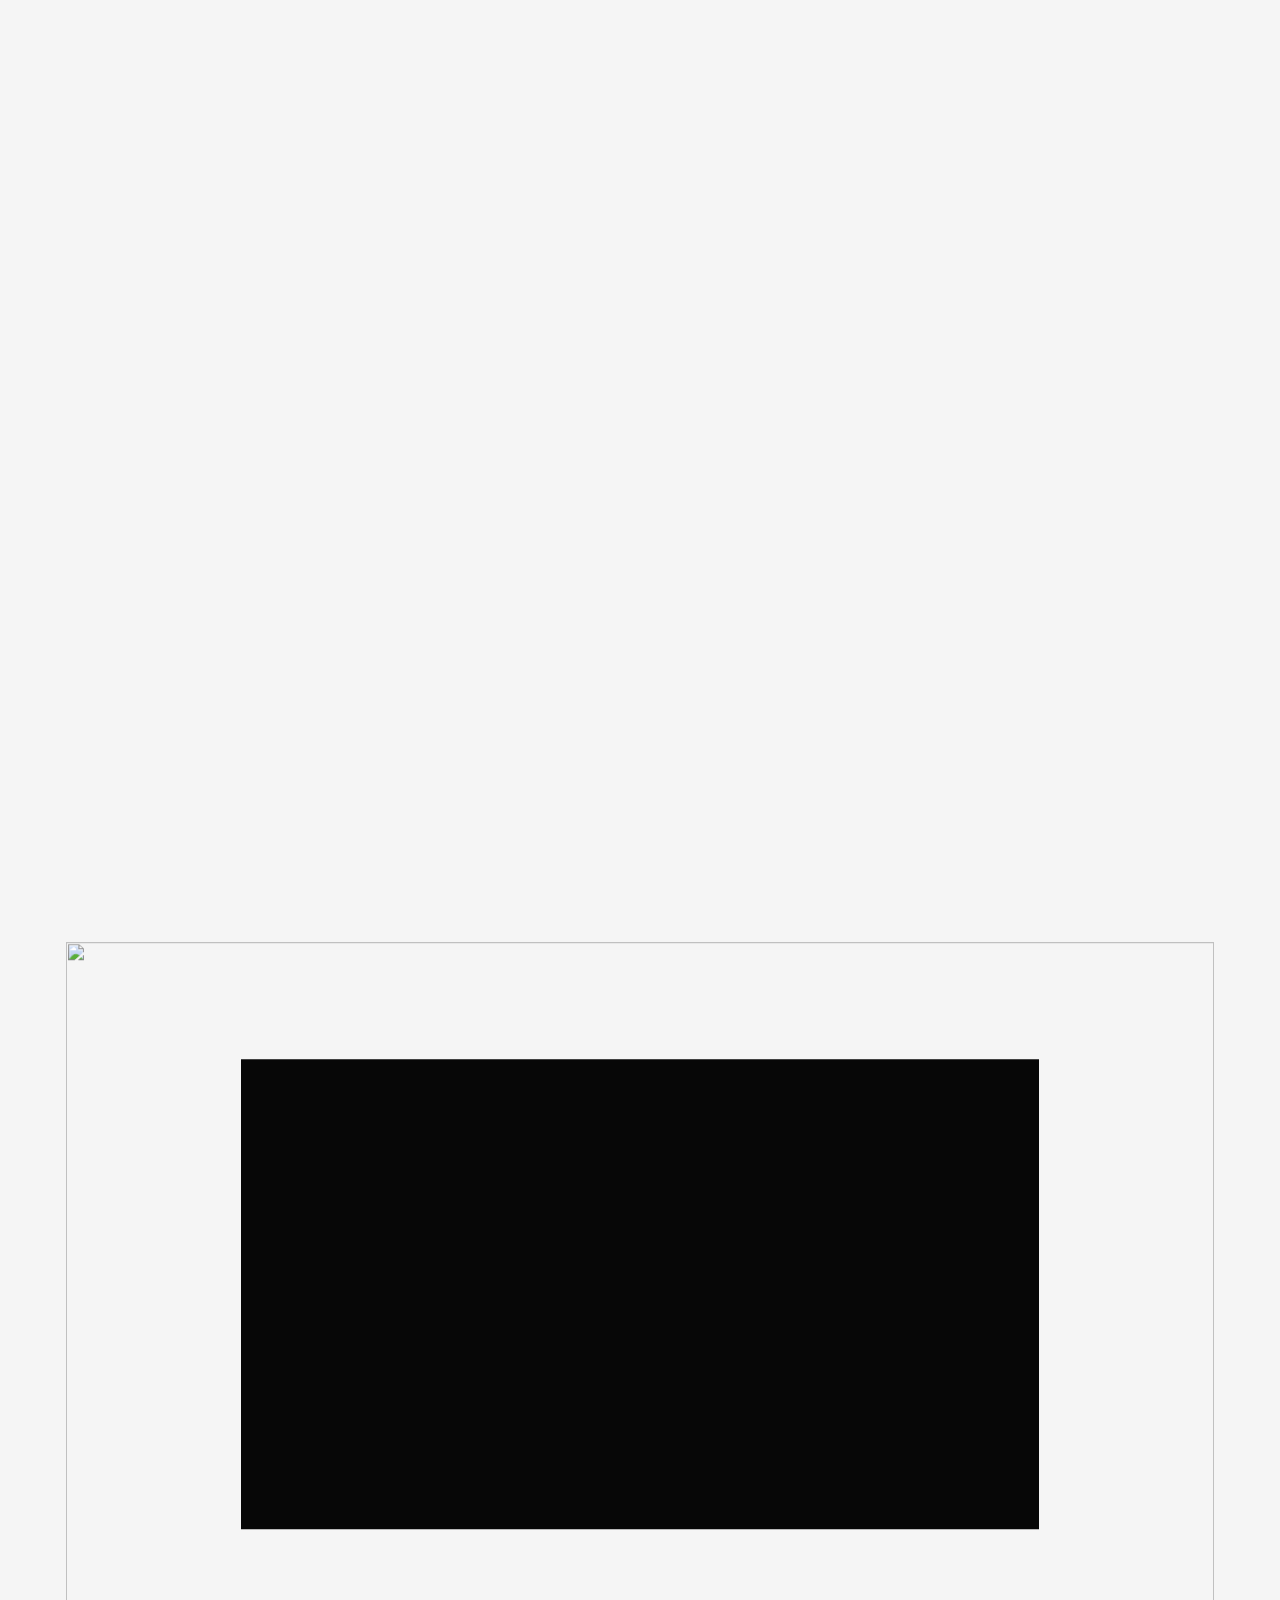
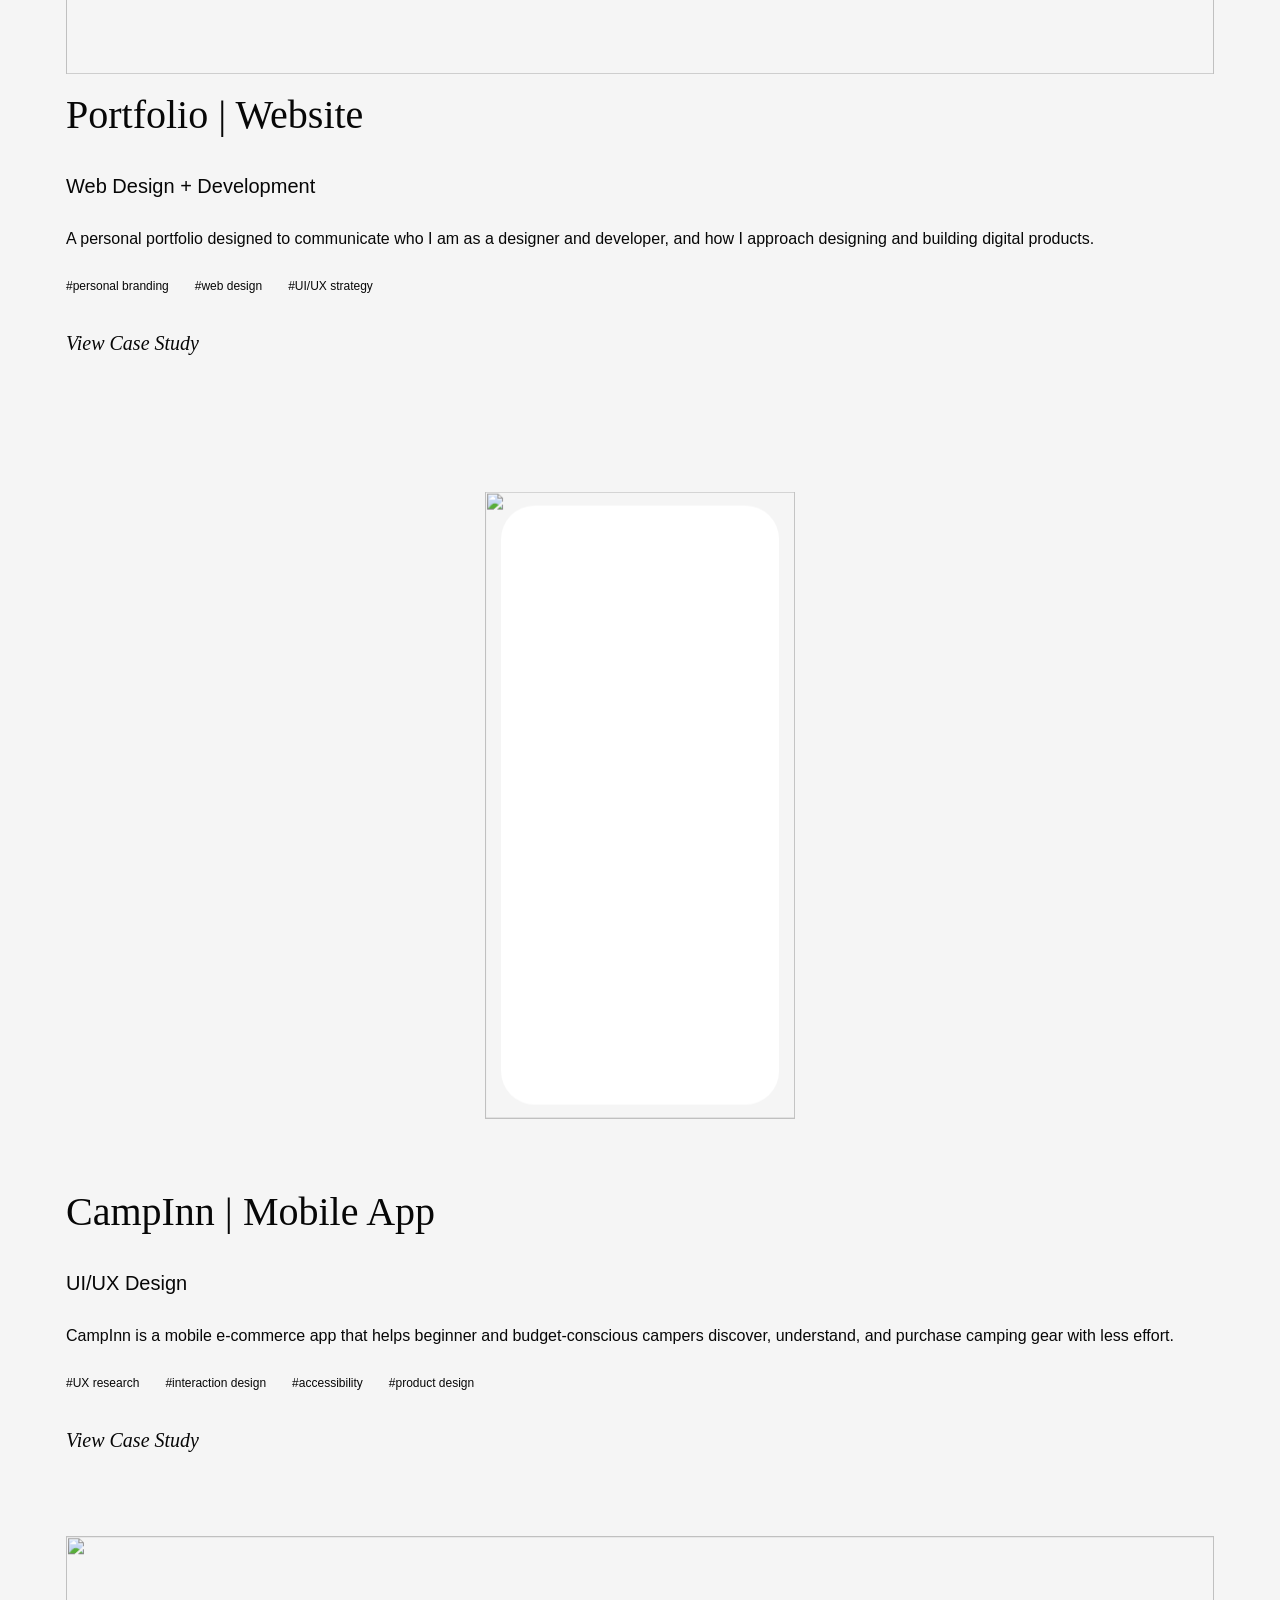
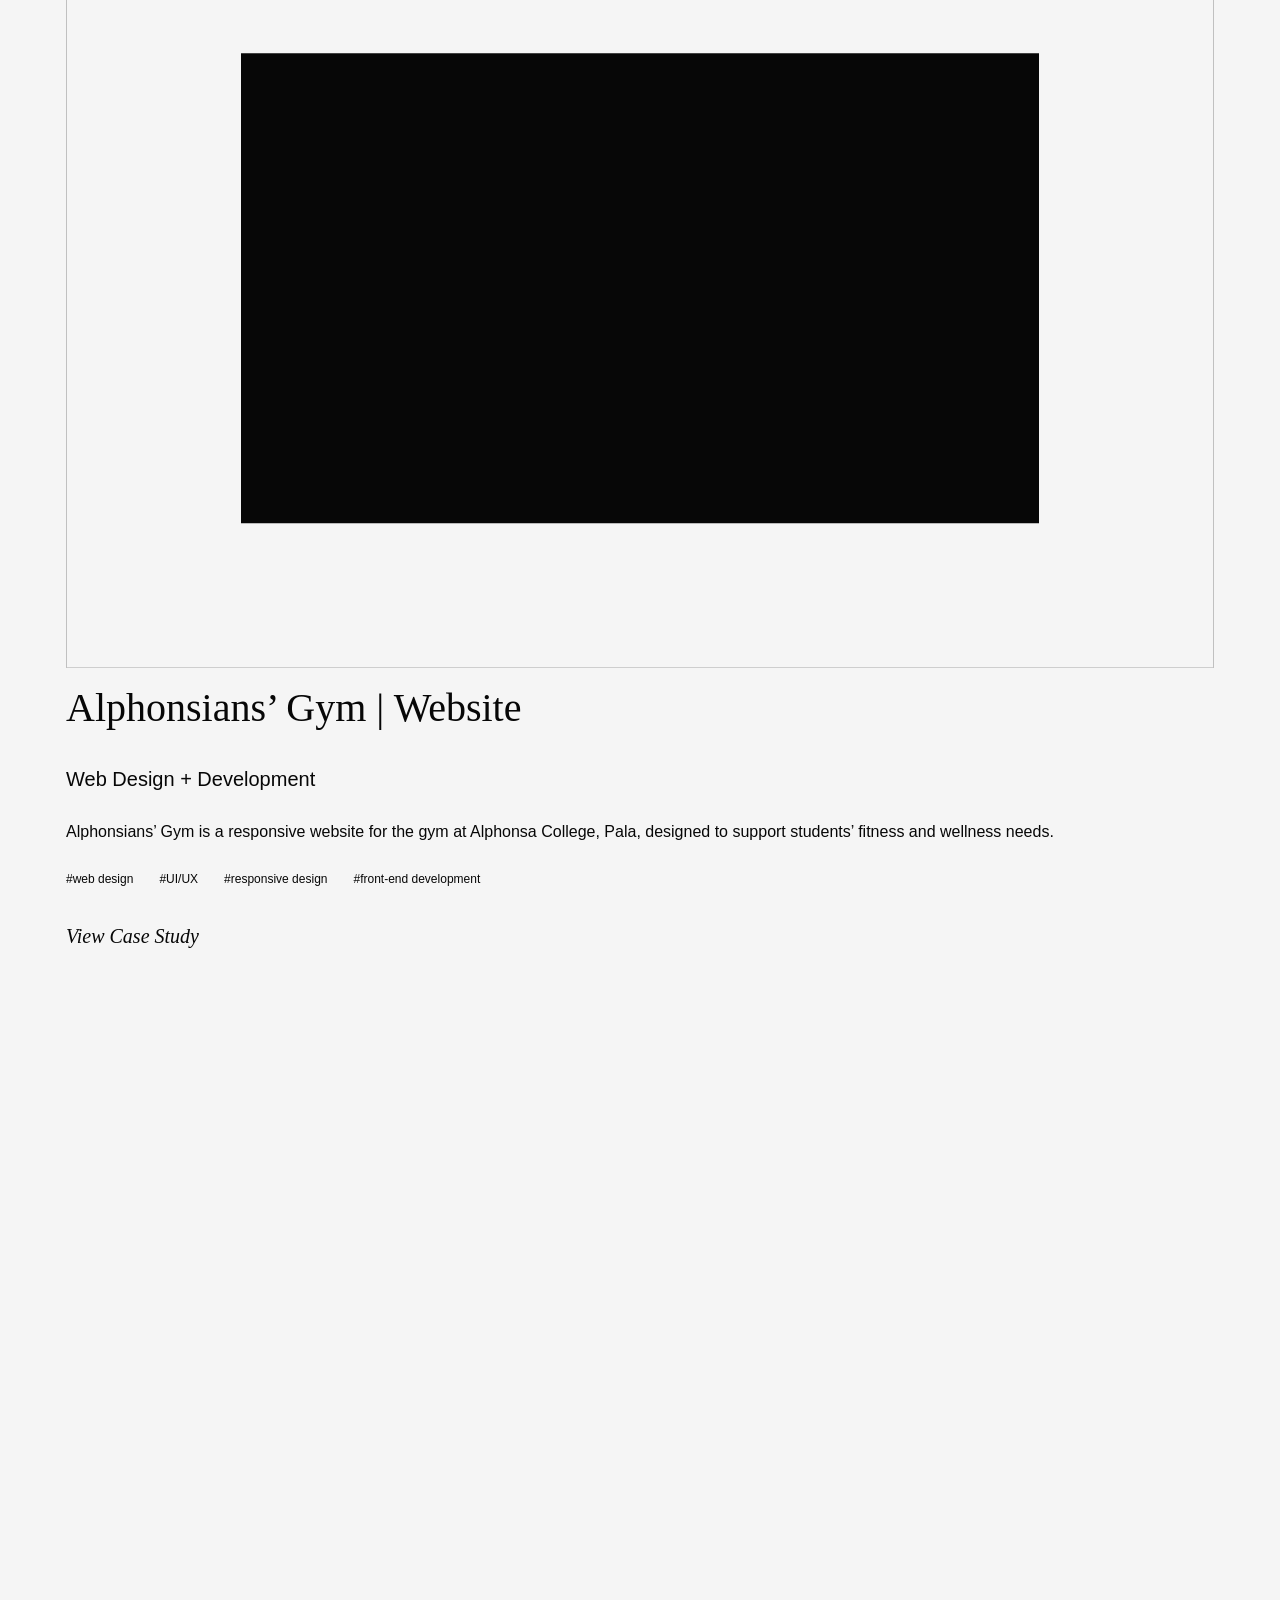
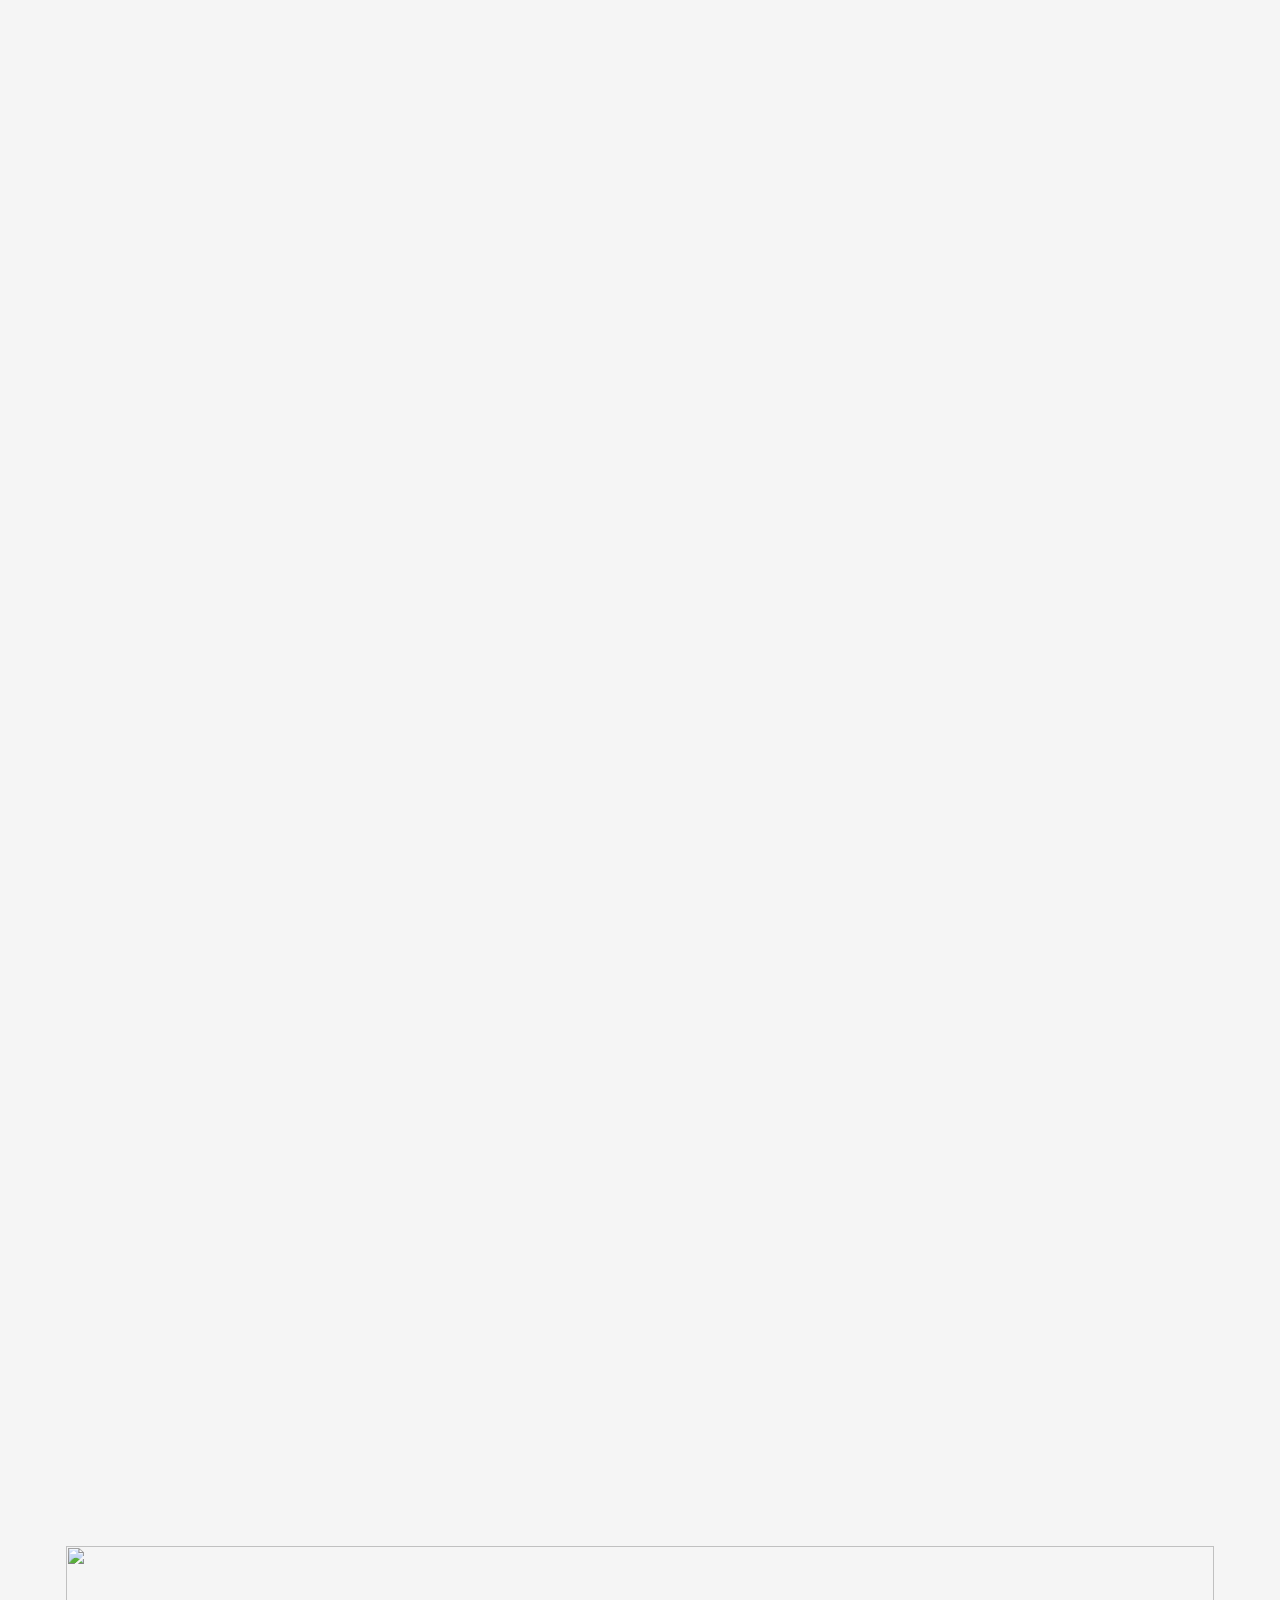
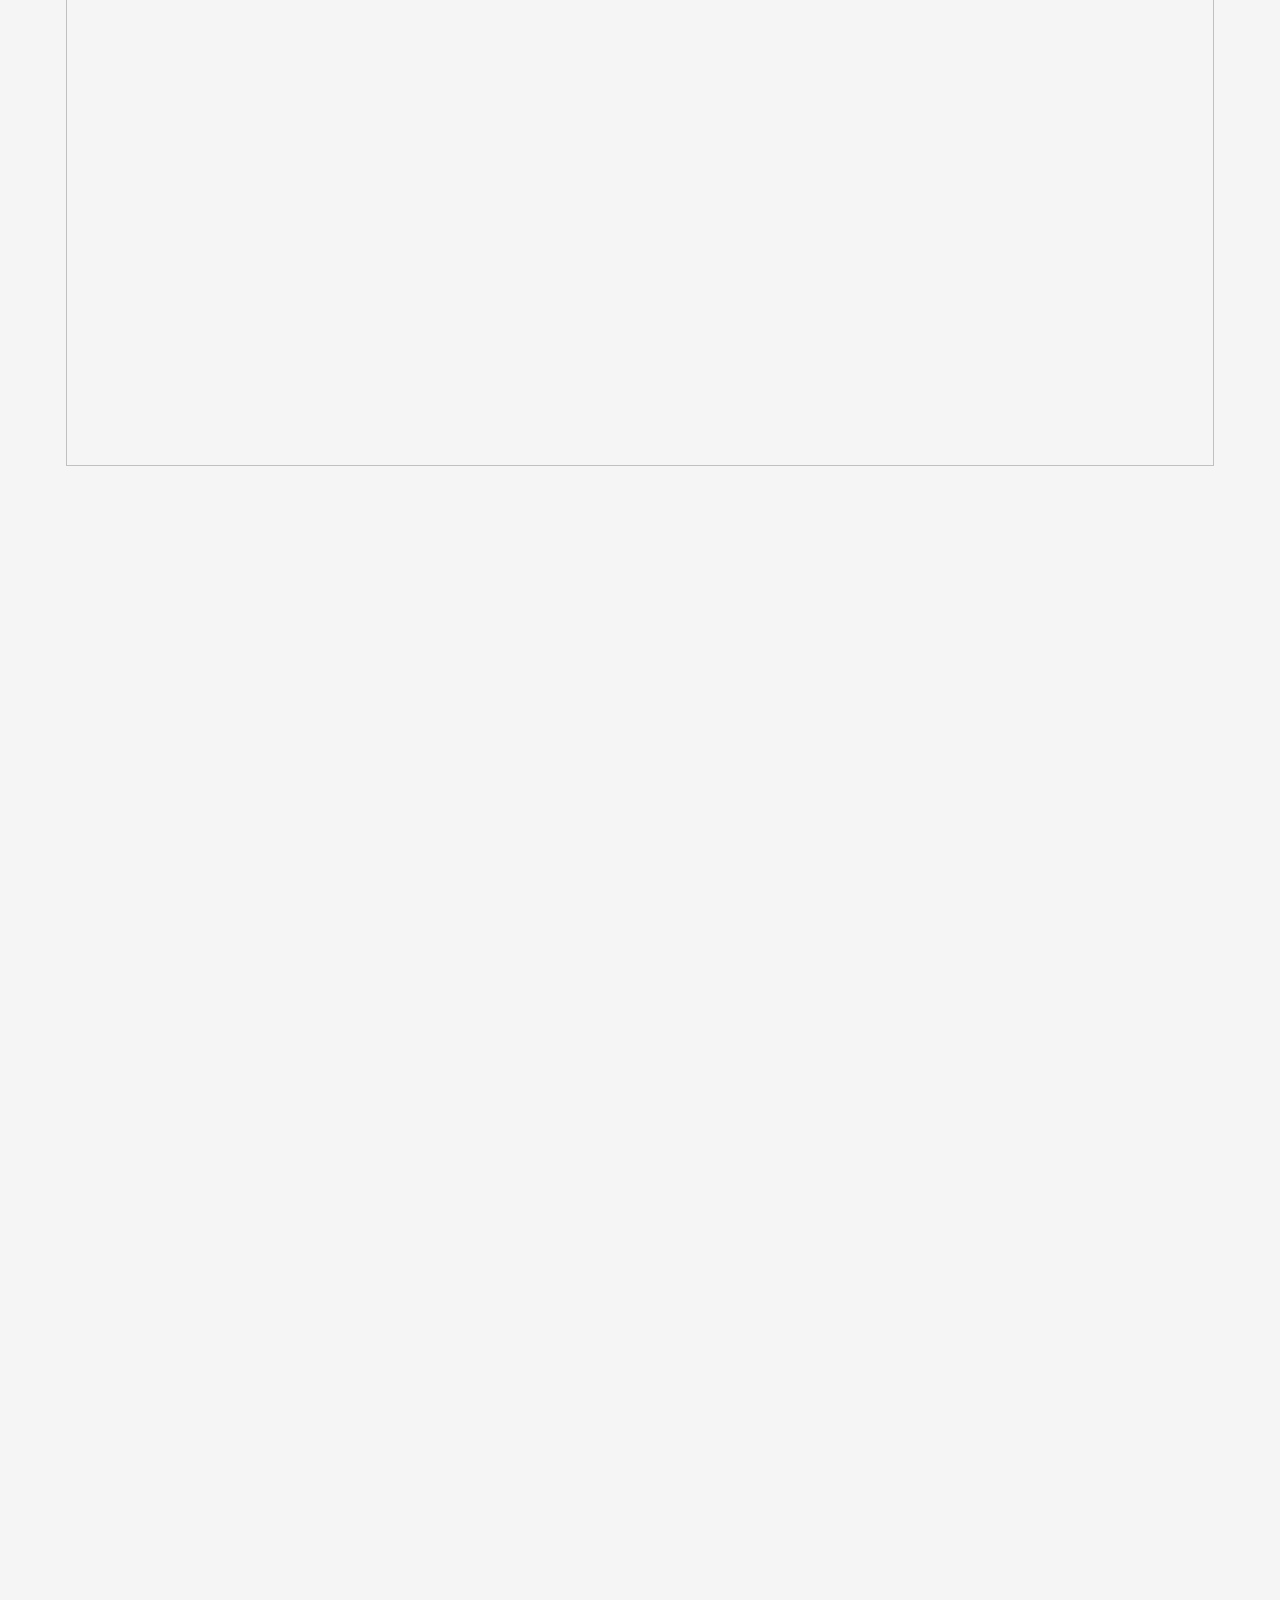
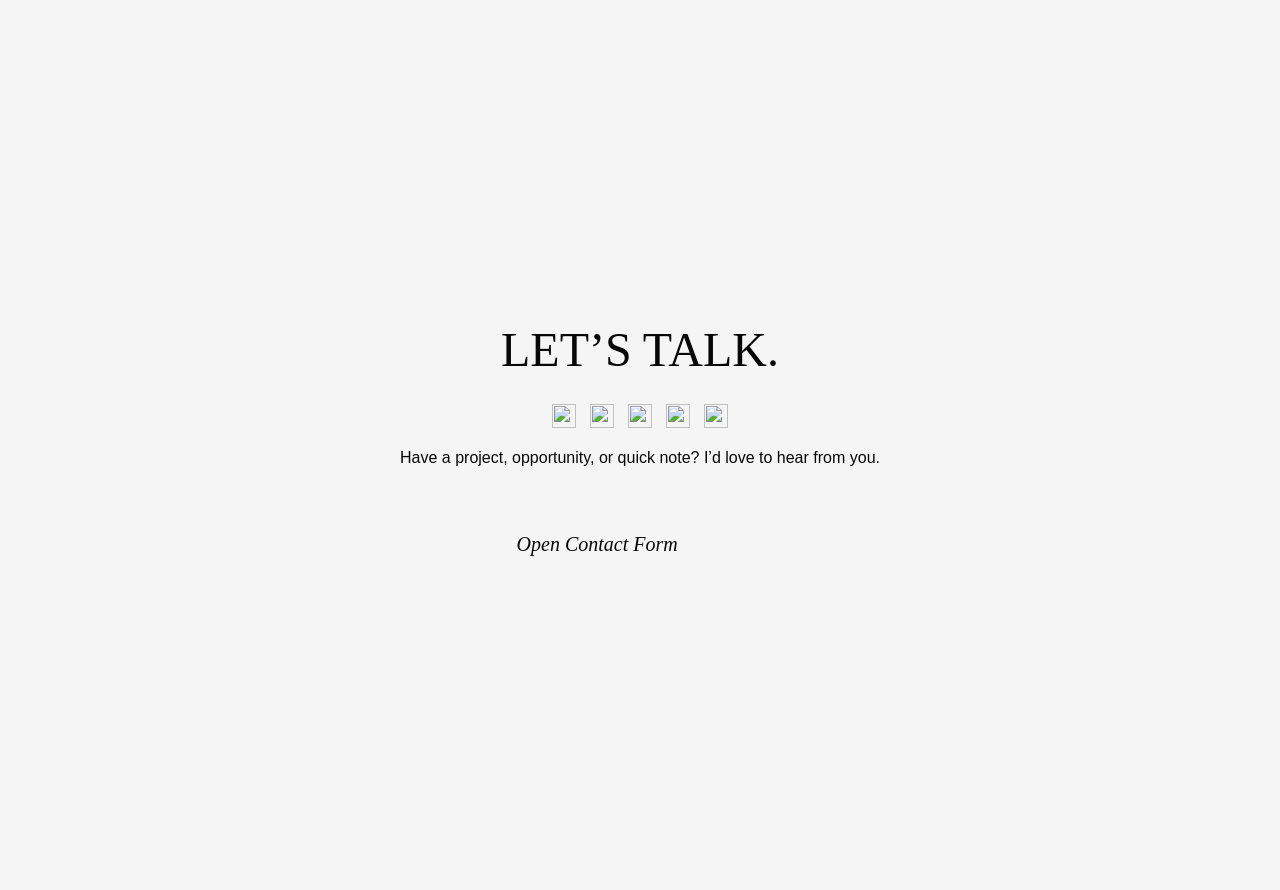
==== index.html @ f68057ef "Add files via upload" ====
<!DOCTYPE html>
<html lang="en">


<head>
    <meta charset="UTF-8">
    <meta http-equiv="Content-Security-Policy" content="default-src 'none'; script-src 'self'; style-src 'self'; style-src-attr 'none'; img-src 'self'; font-src 'self'; media-src 'self' blob:; connect-src 'self' https://script.google.com https://script.googleusercontent.com; object-src 'none'; base-uri 'none'; form-action 'none'; frame-src 'none'; worker-src 'none'">
    <meta name="referrer" content="no-referrer">
    <script src="./js/components/navigation.js"></script>

    <!-- =========================================================
         META
    ========================================================== -->

    <meta
        name="viewport"
        content="width=device-width, initial-scale=1.0"
    >

    <meta
        name="description"
        content="Portfolio of Sania Saju — UX designer combining thoughtful design, accessibility and front-end development."
    >

    <meta
        name="author"
        content="Sania Saju"
    >


    <!-- =========================================================
         TITLE
    ========================================================== -->

    <title>Sania Saju — UX Designer</title>


    <!-- =========================================================
         FAVICON
    ========================================================== -->

    <link
        rel="icon"
        type="image/svg+xml"
        href="./assets/icons/favicon.svg"
    >


    <!-- =========================================================
         BASE CSS
    ========================================================== -->

    
    <link
        rel="stylesheet"
        href="./assets/vendor/lenis/lenis.css"
    >


    <link
        rel="stylesheet"
        href="./css/style.css"
    >

    <link
        rel="stylesheet"
        href="./css/index.css"
    >


    <!-- =========================================================
         COMPONENT CSS
    ========================================================== -->

    <link
        rel="stylesheet"
        href="./css/components/loading.css"
    >

    <link
        rel="stylesheet"
        href="./css/components/navbar.css"
    >

    <link
        rel="stylesheet"
        href="./css/components/arrow.css"
    >


    <!-- =========================================================
         SECTION CSS
    ========================================================== -->

    <link
        rel="stylesheet"
        href="./css/sections/hero.css"
    >

    <link
        rel="stylesheet"
        href="./css/sections/projects.css"
    >

    <link
        rel="stylesheet"
        href="./css/sections/pages.css"
    >

    <link
        rel="stylesheet"
        href="./css/sections/about.css"
    >

    <link
        rel="stylesheet"
        href="./css/sections/contact.css"
    >

    <link rel="stylesheet" href="./css/responsive.css">
</head>



<body class="is-loading">


    <!-- =========================================================
         LOADING SCREEN
    ========================================================== -->

    <div
        class="loading-screen"
        aria-hidden="true"
    >

        <video
            class="loading-screen__video"
            autoplay
            muted
            playsinline
            preload="auto"
        >

            <source
                src="./assets/videos/loading.webm"
                type="video/webm"
            >

        </video>

    </div>



    <!-- =========================================================
         HOME
    ========================================================== -->

    <main class="home">


        <!-- =====================================================
             01 — HERO
        ====================================================== -->

        <section
            class="hero"
            id="home"
            aria-label="Introduction"
        >


            <!-- =================================================
                 NAVBAR
            ================================================== -->

            <portfolio-navbar></portfolio-navbar>



            <!-- =================================================
                 HERO CONTENT
            ================================================== -->

            <div class="hero__content">


                <!-- =============================================
                     HERO TITLE COMPOSITION
                ============================================== -->

                <div
                    class="hero__title"
                    aria-label="Designer Developer"
                >


                    <!-- CENTRAL D -->

                    <img
                        class="
                            hero__title-layer
                            hero__title-core
                        "
                        src="./assets/images/d.svg"
                        alt=""
                        aria-hidden="true"
                    >


                    <!-- LEFT METADATA -->

                    <img
                        class="
                            hero__title-layer
                            hero__title-metadata
                            hero__title-metadata-left
                        "
                        src="./assets/images/metadata-left.svg"
                        alt=""
                        aria-hidden="true"
                    >


                    <!-- ESIGNER -->

                    <img
                        class="
                            hero__title-layer
                            hero__title-esigner
                        "
                        src="./assets/images/esigner.svg"
                        alt=""
                        aria-hidden="true"
                    >


                    <!-- EVELOPER -->

                    <img
                        class="
                            hero__title-layer
                            hero__title-eveloper
                        "
                        src="./assets/images/eveloper.svg"
                        alt=""
                        aria-hidden="true"
                    >


                    <!-- RIGHT METADATA -->

                    <img
                        class="
                            hero__title-layer
                            hero__title-metadata
                            hero__title-metadata-right
                        "
                        src="./assets/images/metadata-right.svg"
                        alt=""
                        aria-hidden="true"
                    >


                </div>


            </div>



            <!-- =================================================
                 HERO FOOTER
            ================================================== -->

            <div class="hero__footer">


                <!-- =============================================
                     SOCIAL LINKS
                ============================================== -->

                <div
                    class="hero__socials"
                    aria-label="Social links"
                >


                    <!-- RESUME -->

                    <a
                        class="social-link"
                        href="https://drive.google.com/file/d/1Tv4DNQOfUqFfgtIkCHrTz7Y5IOp73n3v/view?usp=drive_link"
                        target="_blank"
                        rel="noopener noreferrer"
                        aria-label="Resume"
                    >

                        <img
                            src="./assets/icons/resume.svg"
                            alt=""
                            aria-hidden="true"
                        >

                    </a>


                    <!-- EMAIL -->

                    <button
                        class="social-link social-link--email"
                        type="button"
                        data-email="saniasaju.k@gmail.com"
                        aria-label="Copy email address"
                    >
                        <img
                            src="./assets/icons/email.svg"
                            alt=""
                            aria-hidden="true"
                        >

                        <span
                            class="copy-feedback"
                            role="status"
                            aria-live="polite"
                        >
                            Email copied!
                        </span>
                    </button>

                    <!-- LINKEDIN -->

                    <a
                        class="social-link"
                        href="https://www.linkedin.com/in/sania-saju-50266322a"
                        target="_blank"
                        rel="noopener noreferrer"
                        aria-label="LinkedIn"
                    >

                        <img
                            src="./assets/icons/linkedin.svg"
                            alt=""
                            aria-hidden="true"
                        >

                    </a>


                    <!-- GITHUB -->

                    <a
                        class="social-link"
                        href="https://github.com/saniasaju"
                        target="_blank"
                        rel="noopener noreferrer"
                        aria-label="GitHub"
                    >

                        <img
                            src="./assets/icons/github.svg"
                            alt=""
                            aria-hidden="true"
                        >

                    </a>


                    <!-- BEHANCE -->

                    <a
                        class="social-link"
                        href="https://www.behance.net/sania-saju"
                        target="_blank"
                        rel="noopener noreferrer"
                        aria-label="Behance"
                    >

                        <img
                            src="./assets/icons/behance.svg"
                            alt=""
                            aria-hidden="true"
                        >

                    </a>


                </div>



                <!-- =============================================
                     SCROLL CTA
                ============================================== -->

                <a
                    class="hero__scroll"
                    href="#work"
                >

                    <span class="hero__scroll-label">
                        View Selected Projects
                    </span>


                    <portfolio-arrow
                        direction="down"
                    ></portfolio-arrow>

                </a>


            </div>


        </section>



        <!-- =====================================================
             02 — SELECTED PROJECTS
        ====================================================== -->

        <section
            class="
                home-section
                home-section--projects
            "
            id="work"
            aria-label="Selected Projects"
        >

            <projects-section></projects-section>

        </section>



        <!-- =====================================================
             03 — PAGES / PIXELS
        ====================================================== -->

        <section
            aria-label="Pixels"
        >

            <pages-section></pages-section>

        </section>



        <!-- =====================================================
             04 — ABOUT
        ====================================================== -->

        <section
            class="
                home-section
                home-section--about
            "
            id="about"
            aria-label="About"
        >

            <about-section></about-section>

        </section>



        <!-- =====================================================
             05 — CONTACT
        ====================================================== -->

        <section
            class="
                home-section
                home-section--contact
            "
            id="contact"
            aria-label="Contact"
        >

            <contact-section></contact-section>

        </section>


    </main>


    <!-- =========================================================
        JAVASCRIPT
    ========================================================== -->

        <!-- LENIS LIBRARY -->
        <script src="./assets/vendor/lenis/lenis.min.js"></script>

        <!-- LENIS INITIALIZATION -->
        <script src="./js/components/lenis.js"></script>


    <!-- =========================================================
         COMPONENT JAVASCRIPT
    ========================================================== -->

    <script
        src="./js/components/arrow.js"
        defer
    ></script>

    <script
        src="./js/components/navbar.js"
        defer
    ></script>

    <script
        src="./js/components/loading.js"
        defer
    ></script>



    <!-- =========================================================
         SECTION JAVASCRIPT
    ========================================================== -->

    <script
        src="./js/sections/hero.js"
        defer
    ></script>

    <script
        src="./js/sections/projects.js"
        defer
    ></script>

    <script
        src="./js/sections/pages.js"
        defer
    ></script>

    <script
        src="./js/sections/about.js"
        defer
    ></script>

    <script
        src="./js/sections/contact.js"
        defer
    ></script>



    <!-- =========================================================
         GLOBAL JAVASCRIPT
    ========================================================== -->

    <!-- GLOBAL SCRIPT -->
    <script src="./js/script.js"></script>



</body>


</html>
---- css/style.css ----
/* ============================================================
   SANIA SAJU — PORTFOLIO
   GLOBAL STYLES

   Contains:
   - Component + section imports
   - Fonts
   - Design tokens
   - Reset
   - Global element styles
   - Accessibility utilities
   - Global reduced-motion handling
============================================================ */


/* ============================================================
   01. COMPONENTS
============================================================ */

@import url("./components/navbar.css");
@import url("./components/arrow.css");
@import url("./components/loading.css");


/* ============================================================
   02. HOME SECTIONS
============================================================ */

@import url("./sections/hero.css");
@import url("./sections/projects.css");
@import url("./sections/pages.css");
@import url("./sections/about.css");
@import url("./sections/contact.css");


/* ============================================================
   03. FONTS
============================================================ */

@font-face {
    font-family: "Argesta Headline";
    src: url("../assets/fonts/ArgestaHeadline.otf") format("opentype");
    font-style: normal;
    font-weight: 400;
    font-display: swap;
}

@font-face {
    font-family: "Argesta Display";
    src: url("../assets/fonts/ArgestaDisplay.otf") format("opentype");
    font-style: normal;
    font-weight: 400;
    font-display: swap;
}

@font-face {
    font-family: "Argesta Display";
    src: url("../assets/fonts/ArgestaDisplayItalic.otf") format("opentype");
    font-style: italic;
    font-weight: 400;
    font-display: swap;
}

@font-face {
    font-family: "General Sans";
    src: url("../assets/fonts/GeneralSansRegular.otf") format("opentype");
    font-style: normal;
    font-weight: 400;
    font-display: swap;
}

@font-face {
    font-family: "General Sans";
    src: url("../assets/fonts/GeneralSansMedium.otf") format("opentype");
    font-style: normal;
    font-weight: 500;
    font-display: swap;
}


/* ============================================================
   04. DESIGN TOKENS
============================================================ */

:root {

    /* --------------------------------------------------------
       COLORS
    --------------------------------------------------------- */

    --gray: #F5F5F5;
    --paper: #F5F5F5;
    --black: #070707;
    --muted: #666666;
    --subtle: #999999;


    /* --------------------------------------------------------
       H1
    --------------------------------------------------------- */

    --h1-family: "Argesta Headline", Georgia, serif;
    --h1-size: 108px;
    --h1-weight: 400;
    --h1-line-height: 0.96;
    --h1-letter-spacing: 0;


    /* --------------------------------------------------------
       H2
    --------------------------------------------------------- */

    --h2-family: "Argesta Display", Georgia, serif;
    --h2-size: 72px;
    --h2-weight: 400;
    --h2-line-height: 1.02;
    --h2-letter-spacing: 0;


    /* --------------------------------------------------------
       H3
    --------------------------------------------------------- */

    --h3-family: "Argesta Display", Georgia, serif;
    --h3-size: 48px;
    --h3-weight: 400;
    --h3-line-height: 1.08;
    --h3-letter-spacing: 0;


    /* --------------------------------------------------------
       INFO
    --------------------------------------------------------- */

    --info-family: "Argesta Display", Georgia, serif;
    --info-size: 18px;
    --info-weight: 400;
    --info-style: italic;
    --info-line-height: 1.24;
    --info-letter-spacing: 0;


    /* --------------------------------------------------------
       BODY
    --------------------------------------------------------- */

    --body-family: "General Sans", Arial, sans-serif;
    --body-size: 16px;
    --body-weight: 400;
    --body-line-height: 1.5;
    --body-letter-spacing: 0;


    /* --------------------------------------------------------
       BODY LARGE
    --------------------------------------------------------- */

    --body-large-family: "General Sans", Arial, sans-serif;
    --body-large-size: 18px;
    --body-large-weight: 500;
    --body-large-line-height: 1.52;
    --body-large-letter-spacing: 0;


    /* --------------------------------------------------------
       METADATA
    --------------------------------------------------------- */

    --metadata-family: "General Sans", Arial, sans-serif;
    --metadata-size: 14px;
    --metadata-weight: 400;
    --metadata-line-height: 1.4;
    --metadata-letter-spacing: 0;


    /* --------------------------------------------------------
       SPACING
    --------------------------------------------------------- */

    --space-01: 4px;
    --space-02: 8px;
    --space-03: 12px;
    --space-04: 16px;
    --space-05: 24px;
    --space-06: 32px;
    --space-07: 48px;
    --space-08: 64px;
    --space-09: 96px;
    --space-10: 120px;


    /* --------------------------------------------------------
       ARROW
    --------------------------------------------------------- */

    --arrow-default-length: 50px;
    --arrow-active-length: 70px;
    --arrow-thickness: 15px;


    /* --------------------------------------------------------
       INTERACTION
    --------------------------------------------------------- */

    --interaction-duration: 0.2s;
    --interaction-easing: ease-in-out;


    /* --------------------------------------------------------
       CONTACT TRANSITION
    --------------------------------------------------------- */

    --contact-transition-duration: 0.65s;

    --contact-transition-easing:
        cubic-bezier(
            0.76,
            0,
            0.24,
            1
        );
}


/* ============================================================
   05. RESET
============================================================ */

*,
*::before,
*::after {
    box-sizing: border-box;
}


html {
    margin: 0;
    padding: 0;
    scroll-behavior: auto;
}


body {
    width: 100%;
    min-height: 100%;

    margin: 0;
    padding: 0;

    overflow-x: hidden;

    background: var(--gray);
    color: var(--black);

    font-family: var(--body-family);
    font-size: var(--body-size);
    font-weight: var(--body-weight);
    line-height: var(--body-line-height);

    -webkit-font-smoothing: antialiased;
    text-rendering: optimizeLegibility;
}


h1,
h2,
h3,
p {
    margin: 0;
}


img,
svg,
video {
    display: block;
}


img,
video {
    max-width: 100%;
}


a {
    color: inherit;
    text-decoration: none;
}


button,
input,
textarea {
    font: inherit;
}


button {
    color: inherit;
}


/* ============================================================
   06. CUSTOM ELEMENTS
============================================================ */

portfolio-navbar,
projects-section,
pages-section,
about-section,
contact-section {
    display: block;
}


/* ============================================================
   07. ACCESSIBILITY
============================================================ */

.sr-only {
    position: absolute;

    width: 1px;
    height: 1px;

    padding: 0;
    margin: -1px;

    overflow: hidden;

    clip: rect(0, 0, 0, 0);
    clip-path: inset(50%);

    white-space: nowrap;

    border: 0;
}


/* ============================================================
   08. REDUCED MOTION
============================================================ */

@media (prefers-reduced-motion: reduce) {

    html {
        scroll-behavior: auto;
    }


    *,
    *::before,
    *::after {
        scroll-behavior: auto !important;

        animation-duration: 0.01ms !important;
        animation-iteration-count: 1 !important;

        transition-duration: 0.01ms !important;
        transition-delay: 0ms !important;
    }

}


/* ============================================================
   09. FORCED COLORS
============================================================ */

@media (forced-colors: active) {

    :focus-visible {
        outline-color: Highlight;
    }

}
---- css/index.css ----
/* ============================================================
   SANIA SAJU — PORTFOLIO
   HOME PAGE STACKING

   RESPONSIBILITIES
   ------------------------------------------------------------
   - Define the stacking order of homepage sections
   - Preserve overlapping section transitions
   - Support sticky and pinned sections
   - Apply scroll-driven shadow overlays
   - Remain compatible with Lenis smooth scrolling

   SECTION-SPECIFIC LAYOUTS BELONG IN:
   ------------------------------------------------------------
   hero.css
   projects.css
   pages.css
   about.css
   contact.css

============================================================ */


/* ============================================================
   HOME PAGE
============================================================ */

main {
    display: block;

    width: 100%;
}


/* ============================================================
   SECTION HOSTS

   Each custom section is a positioned block.

   This allows z-index and overlapping margins to work
   consistently without changing the document flow.

   Lenis scrolls the document normally, so these sections
   must remain part of the natural page layout.
============================================================ */

projects-section,
pages-section,
about-section,
contact-section {
    position: relative;

    display: block;

    width: 100%;
}


/* ============================================================
   HERO → PROJECTS

   Hero:
   - Sticky positioning is controlled in hero.css.
   - Remains underneath the Projects section.

   Projects:
   - Enters from the bottom.
   - Covers the Hero as the document scrolls.

   Lenis smooths the movement without altering the stack.
============================================================ */

.hero {
    z-index: 1;
}


projects-section {
    z-index: 20;
}


/* ============================================================
   PROJECTS → PAGES

   Pages begins 100vh before the end of Projects.

   This creates the overlapping transition in which
   Project 03 moves away to reveal the Pages section.

   Projects remains above Pages during this transition.

   IMPORTANT:
   Preserve the negative margin because the Pages
   scrolling sequence depends on this overlap.
============================================================ */

pages-section {
    z-index: 10;

    margin-top: -100vh;
}


/* ============================================================
   PAGES → ABOUT

   About overlaps the final 250vh of Pages, preserving the
   original Pixels boundary and its pinned backdrop during
   About's scroll-driven entrance.

   The pinned viewport and vertical column animations
   are handled independently in pages.css and
   pages.js.

   Lenis does not replace those interactions.
============================================================ */

about-section {
    z-index: 30;

    margin-top: -250vh;
}


/* ============================================================
   ABOUT → CONTACT

   Contact overlaps About's final viewport so it rises over
   the settled content as the user continues scrolling.

   Contact stays in the normal document flow.

   The visual transition and internal animations remain
   controlled by contact.css and contact.js.
============================================================ */

contact-section {
    z-index: 40;

    margin-top: -100vh;
}


/* ============================================================
   STACKED SECTION SHADOWS

   Each section being covered receives a black overlay.

   The overlay opacity is controlled by script.js:

   --stack-shadow-opacity

   0    = no shadow
   0.3  = 30% black
   0.6  = 60% black

   The value updates continuously with scroll progress.
============================================================ */

.hero,
projects-section,
pages-section,
about-section {
    --stack-shadow-opacity: 0;
}


/* ============================================================
   SHADOW LAYERS

   The overlays are positioned above section content.

   pointer-events: none ensures they never intercept
   clicks, links or other interactions.

   IMPORTANT FOR LENIS:
   No additional CSS opacity transition is applied.

   Lenis already smooths document scrolling, and
   script.js calculates the opacity from section positions.

   Removing the 120ms transition keeps the shadow
   synchronized with the visible scroll movement.
============================================================ */

.hero::after,
projects-section::after,
pages-section::after,
about-section::after {
    content: "";

    position: absolute;

    inset: 0;

    z-index: 9999;

    background: #070707;

    opacity: var(--stack-shadow-opacity);

    pointer-events: none;

    transition: none;
}


/* ============================================================
   REDUCED MOTION

   Reduced-motion navigation is handled in script.js.

   Shadow effects remain position-based rather than
   animated independently.
============================================================ */

@media (prefers-reduced-motion: reduce) {

    .hero::after,
    projects-section::after,
    pages-section::after,
    about-section::after {
        transition: none;
    }

}
---- css/components/loading.css ----
/* ============================================================
   LOADING SCREEN
============================================================ */

.loading-screen {
    position: fixed;
    inset: 0;

    z-index: 9999;

    width: 100%;
    height: 100dvh;

    display: flex;
    align-items: center;
    justify-content: center;

    overflow: hidden;

    background: var(--paper);
}


/* ============================================================
   LOADING VIDEO
============================================================ */

.loading-screen__video {
    display: block;

    width: 60%;
    height: auto;

    object-fit: contain;
}


/* ============================================================
   FINISHED STATE
============================================================ */

.loading-screen.is-finished {
    display: none;
}


/* ============================================================
   PAGE LOCK
============================================================ */

body.is-loading {
    overflow: hidden;
}
---- css/components/navbar.css ----
/* ============================================================
   SANIA SAJU — PORTFOLIO
   NAVBAR COMPONENT
============================================================ */


/* ============================================================
   CUSTOM ELEMENT HOST
============================================================ */

portfolio-navbar {
    display: block;

    width: 100%;
}


/* ============================================================
   NAVBAR WRAPPER
============================================================ */

.portfolio-navbar {
    width: 100%;

    padding: var(--space-07);

    background: transparent;

    color: var(--black, #070707);
}


/* ============================================================
   NAVIGATION
============================================================ */

.nav {
    width: 100%;

    margin: 0;
    padding: 0;
}


/* ============================================================
   NAVIGATION LINKS
============================================================ */

.nav__links {
    display: flex;

    align-items: center;
    justify-content: space-between;

    width: 100%;
}


/* ============================================================
   LINK
============================================================ */

.nav__link {
    position: relative;

    color: inherit;

    font-family:
        "General Sans",
        sans-serif;

    font-size: var(--body-size, 16px);

    font-weight: 400;

    line-height: 1;

    text-decoration: none;
    text-transform: uppercase;

    white-space: nowrap;

    transition:
        scale 0.3s ease-in-out,
        opacity 0.3s ease-in-out;
}


/* ============================================================
   HOVER
============================================================ */

.nav__link:hover {
    opacity: 0.7;

    scale: 1.02;
}


/* ============================================================
   KEYBOARD FOCUS
============================================================ */

.nav__link:focus-visible {
    outline:
        1px solid
        currentColor;

    outline-offset: 6px;
}


/* ============================================================
   REDUCED MOTION
============================================================ */

@media (prefers-reduced-motion: reduce) {

    .nav__link {
        transition: none;
    }


    .nav__link:hover {
        scale: 1;
    }

}
---- css/components/arrow.css ----
/* ============================================================ 
   PORTFOLIO ARROW COMPONENT
============================================================ */


/* ============================================================ 
   HOST
============================================================ */

.portfolio-arrow {
    position: relative;

    display: inline-block;

    flex-shrink: 0;

    overflow: visible;

    vertical-align: middle;
}


/* ============================================================ 
   FRAMES
============================================================ */

.portfolio-arrow img {
    position: absolute;

    display: block;

    width: auto;
    height: auto;

    max-width: none;

    opacity: 0;

    pointer-events: none;    
}


/* ============================================================ 
   GROWING
   1 → 2 → 3
============================================================ */

.portfolio-arrow[data-motion="growing"] img {
    transition-timing-function:
        cubic-bezier(0.5, 0, 0.5, 1);
}


/* ============================================================ 
   SHRINKING
   3 → 2 → 1
============================================================ */

.portfolio-arrow[data-motion="shrinking"] img {
    transition-timing-function:
        cubic-bezier(0.5, 0, 0.5, 1);
}


/* ============================================================ 
   FRAME VISIBILITY
============================================================ */

.portfolio-arrow[data-frame="1"]
.portfolio-arrow__frame--1 {
    opacity: 1;
}


.portfolio-arrow[data-frame="2"]
.portfolio-arrow__frame--2 {
    opacity: 1;
}


.portfolio-arrow[data-frame="3"]
.portfolio-arrow__frame--3 {
    opacity: 1;
}


/* ============================================================ 
   RIGHT

   Native orientation of the SVG.

   The left edge remains fixed while the arrow extends right.
============================================================ */

.portfolio-arrow--right {
    width: 56px;
    height: 15px;
}


.portfolio-arrow--right img {
    top: 0;
    left: 0;

    transform: none;
}


/* ============================================================ 
   LEFT

   The right edge remains fixed while the arrow extends left.
============================================================ */

.portfolio-arrow--left {
    width: 56px;
    height: 15px;
}


.portfolio-arrow--left img {
    top: 0;
    right: 0;
    left: auto;

    transform: rotate(180deg);

    transform-origin: center;
}


/* ============================================================ 
   DOWN

   Native horizontal SVG rotated 90°.

   The top remains fixed while the arrow extends downward.
============================================================ */

.portfolio-arrow--down {
    width: 15px;
    height: 56px;
}


.portfolio-arrow--down img {
    top: 0;
    left: 0;

    transform:
        translateX(15px)
        rotate(90deg);

    transform-origin: top left;
}


/* ============================================================ 
   UP

   The bottom remains fixed while the arrow extends upward.

   56px is the maximum native arrow length, not a scale.
============================================================ */

.portfolio-arrow--up {
    width: 15px;
    height: 56px;
}


.portfolio-arrow--up img {
    top: 0;
    left: 0;

    transform:
        translate(15px, 56px)
        rotate(-90deg);

    transform-origin: top left;
}


/* ============================================================ 
   REDUCED MOTION
============================================================ */

@media (prefers-reduced-motion: reduce) {

    .portfolio-arrow img {
        transition: none;
    }

}
---- css/sections/hero.css ----
/* ============================================================
   HERO SECTION
   Defines the boundary of the sticky Hero.
============================================================ */

hero-section {
    display: block;

    position: relative;

    width: 100%;
    height: 100vh;
}


/* ============================================================
   HERO
============================================================ */

.hero {
    position: sticky;
    top: 0;

    display: grid;

    grid-template-rows:
        auto
        1fr
        auto;

    width: 100%;
    height: 100vh;

    background: var(--gray);
    color: var(--black);
}


/* ============================================================
   NAVBAR HOST
============================================================ */

.hero portfolio-navbar {
    --navbar-scroll-y: 0px;

    position: relative;

    z-index: 3;

    width: 100%;

    opacity: 0;
    visibility: hidden;

    transform:
        translateY(-64px);

    pointer-events: none;

    will-change:
        transform,
        opacity;

    transition:
        transform
        800ms
        cubic-bezier(
            0.16,
            1,
            0.3,
            1
        ),

        opacity
        450ms
        ease-out;
}


/* ============================================================
   NAVBAR REVEALED
============================================================ */

.hero.is-chrome-visible
portfolio-navbar {
    opacity: 1;
    visibility: visible;

    transform:
        translateY(0);

    pointer-events: auto;
}

/* ============================================================
   HERO CONTENT
============================================================ */

.hero__content {
    position: relative;

    z-index: 2;

    display: grid;

    grid-template-columns:
        minmax(0, 1fr)
        auto
        minmax(0, 1fr);

    align-items: center;

    column-gap: var(--space-08);

    padding: var(--space-07);

    width: 100%;
}


/* ============================================================
   HERO TITLE
============================================================ */

.hero__title {
    position: absolute;

    top: 50%;
    left: 50%;

    z-index: 2;

    width: calc((100% - 240px) * 0.92);
    max-width: 1540.08px;

    aspect-ratio: 1674 / 426;

    transform: translate(-51.854%, -50%);

    pointer-events: none;
}

/* ============================================================
   HERO TITLE SVG LAYERS
============================================================ */

.hero__title-layer {
    position: absolute;
    top: 0;
    left: 0;

    display: block;

    width: var(--hero-layer-width);
    height: 100%;

    object-fit: contain;

    pointer-events: none;
    user-select: none;

    will-change:
        transform,
        opacity;
}

/* Cropped SVGs use the reference's 1674 × 426 composition coordinates.
   Keep translations relative to that canvas, rather than each crop. */
.hero__title-core {
    --hero-layer-width: calc(100% * 322 / 1674);
    left: calc(100% * 707 / 1674);
}

.hero__title-esigner {
    --hero-layer-width: calc(100% * 629 / 1674);
    --hero-enter-x: calc(-15% * 1674 / 629);
    left: calc(100% * 1045 / 1674);
}

.hero__title-eveloper {
    --hero-layer-width: calc(100% * 691 / 1674);
    --hero-enter-x: calc(20% * 1674 / 691);
}

.hero__title-metadata-left {
    --hero-layer-width: calc(100% * 191 / 1674);
    --hero-enter-x: calc(13% * 1674 / 191);
    top: calc(100% * 37 / 426);
    left: calc(100% * 620 / 1674);
    height: calc(100% * 87 / 426);
}

.hero__title-metadata-right {
    --hero-layer-width: calc(100% * 221 / 1674);
    --hero-enter-x: calc(-12% * 1674 / 221);
    top: calc(100% * 258 / 426);
    left: calc(100% * 926 / 1674);
    height: calc(100% * 83 / 426);
}


/* Moving typography stays behind the D */

.hero__title-metadata,
.hero__title-esigner,
.hero__title-eveloper {
    z-index: 1;
}


/* Central D stays above */

.hero__title-core {
    z-index: 2;
}


/* ============================================================
   STAGE 01 — CENTRAL D
============================================================ */

/*
    The D is invisible even after loading has finished.

    hero.js explicitly starts this stage so removal of
    body.is-loading does not trigger everything at once.
*/

.hero__title-core {
    opacity: 0;

    transform: scale(0.985);

    transition:
        opacity
        650ms
        cubic-bezier(0.22, 1, 0.36, 1),

        transform
        850ms
        cubic-bezier(0.16, 1, 0.3, 1);
}


/* D becomes visible */

.hero.is-core-visible .hero__title-core {
    opacity: 1;

    transform: scale(1);
}


/* ============================================================
   STAGE 02 — CENTRAL TYPOGRAPHY
============================================================ */

/*
    Everything starts visually close to the D.

    These values preserve the motion direction from your
    current version.
*/


/* LEFT METADATA */

.hero__title-metadata-left {
    opacity: 0;

    transform: translateX(var(--hero-enter-x));
}


/* ESIGNER */

.hero__title-esigner {
    opacity: 0;

    transform: translateX(var(--hero-enter-x));
}


/* EVELOPER */

.hero__title-eveloper {
    opacity: 0;

    transform: translateX(var(--hero-enter-x));
}


/* RIGHT METADATA */

.hero__title-metadata-right {
    opacity: 0;

    transform: translateX(var(--hero-enter-x));
}


/* ============================================================
   STAGE 02 — FINAL POSITIONS
============================================================ */

.hero.is-title-visible
.hero__title-metadata-left,

.hero.is-title-visible
.hero__title-metadata-right,

.hero.is-title-visible
.hero__title-esigner,

.hero.is-title-visible
.hero__title-eveloper {
    opacity: 1;

    transform: translateX(0);
}


/* ============================================================
   ESIGNER MOTION
============================================================ */

.hero__title-esigner {
    transition:
        transform
        900ms
        cubic-bezier(0.16, 1, 0.3, 1)
        100ms,

        opacity
        350ms
        ease-out
        100ms;
}


/* ============================================================
   EVELOPER MOTION
============================================================ */

.hero__title-eveloper {
    transition:
        transform
        1000ms
        cubic-bezier(0.16, 1, 0.3, 1)
        140ms,

        opacity
        400ms
        ease-out
        140ms;
}


/* ============================================================
   METADATA MOTION
============================================================ */

.hero__title-metadata-left,
.hero__title-metadata-right {
    transition:
        transform
        800ms
        cubic-bezier(0.16, 1, 0.3, 1)
        220ms,

        opacity
        350ms
        ease-out
        220ms;
}


/* ============================================================
   HERO FOOTER
============================================================ */

.hero__footer {
    position: relative;

    z-index: 3;

    display: flex;

    align-items: flex-start;
    justify-content: space-between;

    width: 100%;
    height: 128px;
    padding: var(--space-07);
    opacity: 0;
    visibility: hidden;

    transform: translateY(
        var(--space-07)
    );

    pointer-events: none;

    will-change:
        transform,
        opacity;
}


/* ============================================================
   HERO FOOTER — REVEALED
============================================================ */

/*
    Navbar and footer use the same parent state.

    Therefore they begin their reveal on exactly
    the same animation frame.
*/

.hero.is-chrome-visible .hero__footer {
    opacity: 1;
    visibility: visible;

    transform: translateY(0);

    pointer-events: auto;

    transition:
        transform
        800ms
        cubic-bezier(0.16, 1, 0.3, 1),

        opacity
        450ms
        ease-out;
}


/* ============================================================
   SOCIAL LINKS
============================================================ */

.hero__socials {
    display: flex;

    align-items: center;

    gap: var(--space-04);
}


.social-link {
    position: relative;

    display: inline-flex;

    align-items: center;
    justify-content: center;

    width: 24px;
    height: 24px;

    flex-shrink: 0;

    padding: 0;
    border: 0;
    background: transparent;

    cursor: pointer;

    transition: scale 0.3s ease-in-out;
}

.social-link img {
    width: 80%;
    height: 80%;

    object-fit: contain;
}

.social-link:hover {
    opacity: 0.7;
        scale: 1.02;
}

/* ============================================================
   COPY EMAIL FEEDBACK
============================================================ */

.copy-feedback {
    position: absolute;

    left: 50%;
    bottom: calc(100% + 12px);

    z-index: 10;

    padding:
        var(--space-02)
        var(--space-03);

    transform:
        translateX(-50%)
        translateY(4px);

    background: var(--black);

    color: var(--paper);

    font-family: var(--metadata-family);
    font-size: var(--metadata-size);
    font-weight: var(--metadata-weight);
    line-height: var(--metadata-line-height);

    text-transform: none;

    white-space: nowrap;

    opacity: 0;

    visibility: hidden;

    pointer-events: none;

    transition:
        opacity
        200ms
        ease,

        transform
        200ms
        ease,

        visibility
        0s
        linear
        200ms;
}


.social-link--email.is-copied
.copy-feedback {
    opacity: 1;

    visibility: visible;

    transform:
        translateX(-50%)
        translateY(0);

    transition:
        opacity
        200ms
        ease,

        transform
        200ms
        ease,

        visibility
        0s;
}

/* ============================================================
   HERO SCROLL CTA
============================================================ */

.hero__scroll {
    display: flex;

    align-items: flex-start;

    gap: var(--space-04);

    width: fit-content;
}


.hero__scroll-label {
    font-family: var(--info-family);
    font-size: var(--info-size);
    font-weight: var(--info-weight);
    font-style: var(--info-style);
    line-height: var(--info-line-height);
    white-space: nowrap;
}

/* ============================================================
   FOCUS STATES
============================================================ */

.social-link:focus-visible,
.hero__scroll:focus-visible {
    outline:
        2px solid
        var(--black);

    outline-offset: var(--space-02);
}


/* Returning home: show the final intro state before the first paint. */
html.home-is-revealed .hero .hero__title-layer,
html.home-is-revealed .hero .hero__footer,
html.home-is-revealed .hero portfolio-navbar {
    opacity: 1;
    visibility: visible;
    transform: none;
    transition: none;
}

html.home-is-revealed .hero .hero__footer,
html.home-is-revealed .hero portfolio-navbar {
    pointer-events: auto;
}

/* ============================================================
   REDUCED MOTION
============================================================ */

@media (prefers-reduced-motion: reduce) {

    .hero__title-core,
    .hero__title-metadata,
    .hero__title-esigner,
    .hero__title-eveloper,
    .hero__footer,
    .hero portfolio-navbar {
        transition: none !important;
    }

    .hero.is-core-visible
    .hero__title-core,

    .hero.is-title-visible
    .hero__title-metadata,

    .hero.is-title-visible
    .hero__title-esigner,

    .hero.is-title-visible
    .hero__title-eveloper,

    .hero.is-chrome-visible
    .hero__footer,

    .hero.is-chrome-visible
    .hero portfolio-navbar {
        opacity: 1 !important;

        transform: none !important;
    }

}
---- css/sections/projects.css ----
/* ============================================================
   SANIA SAJU — PORTFOLIO
   SELECTED PROJECTS
============================================================ */


/* ============================================================
   PROJECTS HOST

   Home-page stacking is controlled by home.css.
============================================================ */

projects-section {
    display: block;

    position: relative;

    width: 100%;

    background-color: var(--gray);

    background-image:
        url("../../assets/images/grid.svg");

    background-repeat: repeat;
    background-position: top left;
    background-size: 50px 50px;
}


/* ============================================================
   SELECTED PROJECTS
============================================================ */

.projects {
    position: relative;

    width: 100%;

    background: transparent;
}


/* ============================================================
   PROJECTS TRACK

   3 projects × 100vh
============================================================ */

.projects__inner {
    width: 100%;
    height: 300vh;
}


/* ============================================================
   PROJECT FRAME
============================================================ */

.project {
    position: relative;

    display: grid;

    grid-template-columns:
        1fr
        1fr;

    grid-template-rows:
        1fr
        auto
        1fr;

    width: 100%;
    height: 100vh;
}


/* ============================================================
   PROJECT CONTENT
============================================================ */

.project__content {
    grid-column: 1;
    grid-row: 2;

    justify-self: start;

    display: flex;

    flex-direction: column;

    align-items: flex-start;

    gap: var(--space-05);

    margin-left: var(--space-10);
    margin-right: var(--space-10);
}


/* ============================================================
   PROJECT TITLE
============================================================ */

.project__title {
    font-family: var(--h3-family);
    font-size: var(--h3-size);
    font-weight: var(--h3-weight);
    line-height: var(--h3-line-height);

    white-space: nowrap;
}


/* ============================================================
   PROJECT TYPE
============================================================ */

.project__type {
    font-family: var(--body-large-family);
    font-size: var(--body-large-size);
    font-weight: var(--body-large-weight);
    line-height: var(--body-large-line-height);
}


/* ============================================================
   PROJECT DESCRIPTION
============================================================ */

.project__description {
    width: 100%;

    font-family: var(--body-family);
    font-size: var(--body-size);
    font-weight: var(--body-weight);
    line-height: var(--body-line-height);
}


/* ============================================================
   PROJECT TAGS
============================================================ */

.project__tags {
    display: flex;

    flex-wrap: wrap;

    gap:
        var(--space-02)
        var(--space-04);

    font-family: var(--metadata-family);
    font-size: var(--metadata-size);
    font-weight: var(--metadata-weight);
    line-height: var(--metadata-line-height);
}


/* ============================================================
   PROJECT CTA
============================================================ */

.project__cta {
    display: inline-flex;

    align-items: center;

    gap: var(--space-04);

    width: fit-content;

    font-family: var(--info-family);
    font-size: var(--info-size);
    font-weight: var(--info-weight);
    font-style: var(--info-style);
    line-height: var(--info-line-height);
}


/* ============================================================
   PROJECT VISUAL
============================================================ */

.project__visual {
    position: relative;

    grid-column: 2;
    grid-row: 2;

    align-self: stretch;

    width: 100%;
    height: 100%;

    overflow: visible;
}


/* ============================================================
   PROJECT RECTANGLE
============================================================ */

.project__rectangle {
    position: absolute;
    inset: 0;

    z-index: 0;

    background: var(--subtle);

    opacity: 0;

    transform:
        translateX(120px);

    will-change:
        transform,
        opacity;

    transition:
        transform
        1s
        cubic-bezier(
            0.16,
            1,
            0.3,
            1
        ),

        opacity
        0.65s
        ease-out;
}


/* ============================================================
   PROJECT RECTANGLE — REVEAL
============================================================ */

.project.is-visible
.project__rectangle {
    opacity: 1;

    transform:
        translateX(0);
}


.project.is-revealed
.project__rectangle {
    will-change: auto;
}


/* ============================================================
   PROJECT NUMBER
============================================================ */

.project__number {
    position: absolute;

    left: var(--space-06);
    bottom: var(--space-06);

    z-index: 1;

    font-family: var(--h2-family);
    font-size: var(--h2-size);
    font-weight: var(--h2-weight);
    line-height: var(--h2-line-height);

    opacity: 0;

    transform:
        translateX(120px);

    transition:
        transform
        1s
        cubic-bezier(
            0.16,
            1,
            0.3,
            1
        ),

        opacity
        0.65s
        ease-out;
}


.project.is-visible
.project__number {
    opacity: 1;

    transform:
        translateX(0);
}


/* ============================================================
   PROJECT MEDIA LINK
============================================================ */

.project__media-link {
    position: absolute;

    top: 50%;
    right: var(--space-06);

    z-index: 2;

    display: block;

    opacity: 0;

    transform:
        translateY(-50%)
        scale(0.8);

    transform-origin: center;

    will-change:
        transform,
        opacity;

    cursor: pointer;

    transition:
        opacity
        650ms
        cubic-bezier(
            0.22,
            1,
            0.36,
            1
        ),

        transform
        850ms
        cubic-bezier(
            0.16,
            1,
            0.3,
            1
        );
}


/* ============================================================
   PROJECT MEDIA — REVEAL
============================================================ */

.project.is-visible
.project__media-link {
    opacity: 1;

    transform:
        translateY(-50%)
        scale(1);
}


.project.is-revealed
.project__media-link {
    will-change: auto;
}


.project.is-visible
.project__media-link:hover {
    opacity: 0.9;
}


/* ============================================================
   GENERIC PROJECT MEDIA
============================================================ */

.project__media-placeholder {
    width: 100%;
    height: 100%;
}


.project__media {
    width: 100%;
    height: 100%;

    object-fit: contain;
}


/* ============================================================
   PROJECT 02 — REVERSE LAYOUT
============================================================ */

.project--reverse
.project__visual {
    grid-column: 1;
    grid-row: 2;
}


.project--reverse
.project__rectangle {
    transform:
        translateX(-120px);
}


.project--reverse.is-visible
.project__rectangle {
    transform:
        translateX(0);
}


.project--reverse
.project__content {
    grid-column: 2;
    grid-row: 2;

    justify-self: end;

    margin-left: var(--space-10);
    margin-right: var(--space-10);
}


.project--reverse
.project__number {
    right: var(--space-07);
    bottom: var(--space-07);

    left: auto;

    transform:
        translateX(-120px);
}


.project--reverse.is-visible
.project__number {
    transform:
        translateX(0);
}


.project--reverse
.project__media-link {
    left: 220px;
    right: auto;
}


/* ============================================================
   CAMPINN — MOBILE MOCKUP
============================================================ */

.project__media-link--mobile {
    width: 35%;
    height: auto;

    aspect-ratio: 989 / 2000;
}


.mobile-mockup {
    position: relative;

    width: 100%;

    aspect-ratio: 989 / 2000;
}


/* ============================================================
   CAMPINN — SCREEN
============================================================ */

/*
   Original SVG dimensions:
   989 × 2000

   Transparent screen opening:
   x = 55
   y = 48
   w = 879
   h = 1904
*/

.mobile-mockup__screen {
    position: absolute;

    /* Overlap the frame slightly to prevent subpixel gaps at its edges. */
    left: calc(5.5612% - 1px);
    top: calc(2.4% - 1px);

    z-index: 1;

    width: calc(88.8777% + 2px);
    height: calc(95.2% + 2px);

    overflow: hidden;

    border-radius:
        12.2% / 5.6%;

    background: #FFFFFF;

    pointer-events: none;
}


/* ============================================================
   CAMPINN — VIDEO
============================================================ */

.mobile-mockup__video {
    display: block;

    width: 100%;
    height: 100%;

    object-fit: cover;
    object-position: center;

    pointer-events: none;
}


/* ============================================================
   CAMPINN — DEVICE FRAME
============================================================ */

.mobile-mockup__frame {
    position: absolute;
    inset: 0;

    z-index: 2;

    width: 100%;
    height: 100%;

    object-fit: contain;

    pointer-events: none;
}


/* ============================================================
   ALPHONSIANS' GYM — LAPTOP MOCKUP
============================================================ */

.project__media-link--laptop {
    width: 100%;

    padding-left: 100px;

    aspect-ratio: 805 / 513;
}


.laptop-mockup {
    position: relative;

    width: 100%;
    height: 100%;

    aspect-ratio: 805 / 513;
}


/* ============================================================
   LAPTOP FRAME
============================================================ */

.laptop-mockup__frame {
    position: absolute;
    inset: 0;

    z-index: 1;

    width: 100%;
    height: 100%;

    object-fit: contain;

    pointer-events: none;
}


/* ============================================================
   LAPTOP SCREEN
============================================================ */

.laptop-mockup__screen {
    position: relative;

    left: 15.2795%;
    top: 16%;

    z-index: 2;

    display: flex;

    align-items: center;
    justify-content: center;

    width: 69.441%;
    height: 64.2261%;

    background: var(--black);

    pointer-events: none;
}


/* ============================================================
   LAPTOP VIDEO
============================================================ */

.laptop-mockup__video,
.laptop-mockup__image {
    display: block;

    width: 100%;
    height: 100%;

    object-fit: contain;
    object-position: center;

    background: var(--black);

    pointer-events: none;
}


/* ============================================================
   FOCUS STATES
============================================================ */

.project__cta:focus-visible,
.project__media-link:focus-visible {
    outline:
        2px solid
        var(--black);

    outline-offset: var(--space-02);
}


/* ============================================================
   REDUCED MOTION
============================================================ */

@media (prefers-reduced-motion: reduce) {

    .project__rectangle,
    .project__number,
    .project__media-link {
        transition: none !important;
    }


    .project__rectangle,
    .project__number {
        opacity: 1;

        transform: none !important;
    }


    .project__media-link {
        opacity: 1;

        transform:
            translateY(-50%)
            scale(1);
    }

}


/* ============================================================
   FORCED COLORS
============================================================ */

@media (forced-colors: active) {

    projects-section {
        background-image: none;
    }


    .project__visual {
        border:
            1px solid
            CanvasText;
    }

}
---- css/sections/pages.css ----
/* ============================================================
   SANIA SAJU — PORTFOLIO
   PAGES SHOWCASE
============================================================ */


/* ============================================================
   PAGES HOST
============================================================ */

pages-section {
    display: block;

    position: relative;

    width: 100%;
}


/* ============================================================
   PAGES SCROLL TRACK

   This controls how long the Pages experience lasts.

   The section itself passes through the document,
   but the visible viewport inside remains pinned.
============================================================ */

.pages-showcase {
    position: relative;

    width: 100%;
    height: 700vh;

    overflow: visible;

     background: var(--muted);
}

/* ============================================================
   PIXELS NAVIGATION TARGET

   Pages begins 100vh underneath Project 03.

   The navbar should therefore land 100vh into the Pages
   section rather than at its actual document start.
============================================================ */

.pages-showcase__anchor {
    position: absolute;

    top: 100vh;
    left: 0;

    width: 1px;
    height: 1px;

    pointer-events: none;
}

/* ============================================================
   PINNED PAGES VIEWPORT

   This must always equal the browser viewport.

   It never travels through the screen while the
   column animation is active.
============================================================ */

.pages-showcase__viewport {
    position: sticky;
    top: 0;

    display: grid;

    grid-template-columns:
        repeat(
            5,
            minmax(0, 1fr)
        );

    gap: var(--space-05);

    width: 100%;
    height: 100vh;

    overflow: hidden;

    background: var(--project-visual);
}


/* ============================================================
   PAGE COLUMN
============================================================ */

.pages-showcase__column {
    min-width: 0;

    display: flex;
    flex-direction: column;

    gap: 0;

    flex-shrink: 0;

    will-change: transform;
}


/* ============================================================
   LOOP GROUP
============================================================ */

.pages-showcase__loop {
    display: flex;

    flex-direction: column;

    gap: var(--space-05);

    padding-bottom: var(--space-05);

    flex-shrink: 0;
}


/* ============================================================
   OFFSET COLUMNS
============================================================ */

.pages-showcase__column--offset {
    margin-top: -240px;
}


/* ============================================================
   PAGE CARD
============================================================ */

.pages-showcase__card {
    width: 100%;

    aspect-ratio: 0.72;

    flex: 0 0 auto;

    overflow: hidden;

    background: var(--project-visual);
}


/* ============================================================
   PAGE IMAGE
============================================================ */

.pages-showcase__image {
    display: block;

    width: 100%;
    height: 100%;

    object-fit: cover;
}


/* ============================================================
   REDUCED MOTION
============================================================ */

@media (prefers-reduced-motion: reduce) {

    .pages-showcase__column {
        transform: none !important;

        will-change: auto;
    }

}
---- css/sections/about.css ----
/* ============================================================
   SANIA SAJU — PORTFOLIO
   ABOUT SECTION
============================================================ */


/* ============================================================
   HOST
============================================================ */

about-section {
    position: relative;

    display: block;

    width: 100%;

    background: var(--paper);

    color: var(--black);
}


/* ============================================================
   ABOUT

   3 content panels.

   Right track finishes moving after 200vh.

   Extra height gives us the frozen final state needed
   for Contact to slide over About.
============================================================ */

.about {
    position: relative;

    display: grid;

    grid-template-columns:
        30%
        70%;

    align-items: start;

    width: 100%;
    height: 400vh;

}


/* ============================================================
   LEFT — STICKY PANEL
============================================================ */

.about__sticky {
    position: sticky;

    top: 0;

    grid-column: 1;
    grid-row: 1;

    align-self: start;

    width: 100%;
    height: 100vh;

    overflow: hidden;
}


/* ============================================================
   LEFT PANEL
============================================================ */

.about__panel {
    position: relative;

    width: 100%;
    height: 100%;

    

    overflow: hidden;
}


/* ============================================================
   SVG ARTWORK
============================================================ */

.about__panel-artwork {
    display: block;

    width: 100%;
    height: 100%;
    padding-left: var(--space-08);

    object-fit: cover;
    object-position: center top;

    user-select: none;
    pointer-events: none;
}


/* ============================================================
   RIGHT — STICKY VIEWPORT
============================================================ */

.about__content {
    position: sticky;

    top: 0;

    grid-column: 2;
    grid-row: 1;

    align-self: start;

    width: 100%;
    height: 100vh;

    overflow: hidden;
}


/* ============================================================
   RIGHT — LONG CONTENT TRACK

   3 sections × 100vh
   = 300vh total
============================================================ */

.about__content-track {
    position: relative;

    width: 100%;
    height: 300vh;

    transform:
        translate3d(
            0,
            0,
            0
        );

    will-change: transform;
}


/* ============================================================
   ABOUT SECTION PANEL

   EACH PANEL = 100vh
   NO GAP BETWEEN PANELS

   Horizontal padding:
   120px left
   120px right
============================================================ */

.about__block {
    position: relative;

    display: flex;

    align-items: center;

    width: 100%;
    height: 100vh;
    min-height: 100vh;

    margin: 0;

    padding-left: var(--space-10);
    padding-right: var(--space-10);

    overflow: hidden;

    border: 0;
}


/* ============================================================
   INNER CONTENT
============================================================ */

.about__block-inner {
    width: 100%;

    margin: 0;
}


/* ============================================================
   SECTION HEADING

   HEADING → BODY = 48px
============================================================ */

.about__section-title {
    margin:
        0
        0
        var(--space-08);

    font-family:
        var(--h3-family);

    font-size:
        var(--h3-size);

    font-weight:
        var(--h3-weight);

    line-height:
        var(--h3-line-height);

    text-align: center;
}


/* ============================================================
   01 — BIO
============================================================ */

.about__block--bio
.about__block-inner {
    width: 100%;
}


.about__intro {
    width: 100%;

    margin: 0;

    font-family:
        var(--body-family);

    font-size:
        var(--body-size);

    font-weight:
        var(--body-weight);

    line-height:
        var(--body-line-height);
}


/* ============================================================
   02 — TOOLS
============================================================ */

.about__block--tools
.about__block-inner {
    width: 100%;
}


/* ============================================================
   TOOL ICONS

   Icons distribute automatically across
   the full available width.
============================================================ */

.about__tools {
    display: flex;

    align-items: center;
    justify-content: space-between;

    width: 100%;

    gap: 0;
}


.about__tool {
    position: relative;
    display: block;
    flex: 0 0 auto;
}

.about__tool-name {
    position: absolute;
    top: calc(100% + 12px);
    left: 50%;
    transform: translateX(-50%);
    padding: 6px 10px;
    border-radius: 4px;
    background: var(--black);
    color: var(--paper);
    font-family: var(--body-family);
    font-size: 12px;
    line-height: 1.4;
    white-space: nowrap;
    visibility: hidden;
    pointer-events: none;
    z-index: 1;
}

.about__tool:first-child .about__tool-name {
    left: 0;
    transform: none;
}

.about__tool:last-child .about__tool-name {
    left: auto;
    right: 0;
    transform: none;
}

.about__tool:hover .about__tool-name,
.about__tool:focus-visible .about__tool-name {
    visibility: visible;
}

.about__tool:focus-visible {
    outline: 2px solid var(--black);
    outline-offset: 4px;
}

.about__tools img {
    display: block;

    width: 44px;
    height: 44px;

    flex: 0 0 auto;

    object-fit: contain;
}


/* ============================================================
   03 — SKILLS
============================================================ */

.about__block--skills {
    position: relative;

    align-items: center;
    padding-bottom: var(--space-06);
}


.about__block--skills
.about__block-inner {
    width: 100%;
}


/* ============================================================
   SKILLS COLUMNS

   Space between columns = auto
============================================================ */

.about__skills {
    display: flex;

    align-items: flex-start;
    justify-content: space-between;

    width: 100%;

    gap: 0;
}


/* ============================================================
   INDIVIDUAL SKILLS COLUMN

   Skills within each column = 16px apart
============================================================ */

.about__skills-column {
    display: flex;

    flex-direction: column;

    align-items: flex-start;

    gap: var(--space-05);

    flex: 0 0 auto;
}


/* ============================================================
   SKILL
============================================================ */

.about__skills-column span {
    position: relative;

    padding-left:
        var(--space-04);

    font-family:
        var(--body-family);

    font-size:
        var(--body-size);

    font-weight:
        var(--body-weight);

    line-height:
        var(--body-line-height);

    white-space: nowrap;
}


/* ============================================================
   SKILL BULLET
============================================================ */

.about__skills-column span::before {
    content: "•";

    position: absolute;

    left: 0;
    top: 0;
}


/* ============================================================
   + MORE
============================================================ */

.about__skills-column:last-child
span:last-child::before {
    content: "+";
    font-weight: 500;
}


/* ============================================================
   RESUME CTA
============================================================ */

.about__resume-cta {
    position: relative;

    display: inline-flex;

    align-items: center;

    padding-top: var(--space-07);

    gap:
        var(--space-04);

    width: fit-content;

    margin: 0;

    font-family:
        var(--info-family);

    font-size:
        var(--info-size);

    font-weight:
        var(--info-weight);

    font-style:
        var(--info-style);

    line-height:
        var(--info-line-height);
}


/* ============================================================
   CONTENT REVEAL
============================================================ */

.about__reveal {
    opacity: 0;

    transform:
        translateY(
            var(--space-07)
        );

    will-change:
        transform,
        opacity;

    transition:
        transform
        900ms
        cubic-bezier(
            0.16,
            1,
            0.3,
            1
        ),

        opacity
        550ms
        ease-out;
}


.about__reveal.is-visible {
    opacity: 1;

    transform:
        translateY(0);

    will-change: auto;
}


/* ============================================================
   FOCUS
============================================================ */

.about__resume-cta:focus-visible {
    outline:
        2px solid
        var(--black);

    outline-offset:
        var(--space-02);
}

/* ============================================================
   REDUCED MOTION
============================================================ */

@media (
    prefers-reduced-motion: reduce
) {

    .about {
        height: auto;
    }


    .about__content {
        position: relative;

        height: auto;

        overflow: visible;
    }


    .about__content-track {
        transform: none !important;

        will-change: auto;
    }


    .about__reveal {
        opacity: 1;

        transform: none;

        transition: none;

        will-change: auto;
    }

}
---- css/sections/contact.css ----
/* ============================================================
   SANIA SAJU — PORTFOLIO
   CONTACT SECTION
============================================================ */


/* ============================================================
   HOST
============================================================ */

contact-section {
    position: relative;

    display: block;

    width: 100%;

    background: var(--gray);

    color: var(--black);
}



/* ============================================================
   CONTACT
============================================================ */

.contact {
    --contact-transition-duration:
        900ms;

    --contact-transition-easing:
        cubic-bezier(
            0.22,
            1,
            0.36,
            1
        );

    --contact-panel-background:
        #3F3F3F;


    position: relative;

    width: 100%;
    height: var(--contact-viewport-height, 100vh);

    overflow: hidden;

    background: var(--gray);

    color: var(--black);
}



/* ============================================================
   CONTACT MAIN

   STATE 1 = 100%
   STATE 2 = 60%
============================================================ */

.contact__main {
    position: relative;

    z-index: 1;

    display: grid;

    grid-template-rows:
        auto
        minmax(0, 1fr)
        auto;

    width: 100%;
    height: 100%;

    padding:
        var(--space-07);

    overflow: hidden;

    background:
        var(--gray);

    transition:
        width
        var(--contact-transition-duration)
        var(--contact-transition-easing);
}



/* ============================================================
   CONTACT MAIN — FORM OPEN
============================================================ */

.contact--form-open
.contact__main {
    width: 60%;
}



/* ============================================================
   CONTACT NAVBAR — INITIAL
============================================================ */

.contact .navbar {
    position: relative;

    z-index: 3;

    width: 100%;

    opacity: 0;

    visibility: hidden;

    transform:
        translateY(-64px);

    pointer-events: none;

    will-change:
        transform,
        opacity;

    transition:
        transform
        800ms
        cubic-bezier(
            0.16,
            1,
            0.3,
            1
        ),

        opacity
        450ms
        ease-out;
}



/* ============================================================
   CONTACT NAVBAR — REVEALED
============================================================ */

.contact.is-navbar-visible
.navbar {
    opacity: 1;

    visibility: visible;

    transform:
        translateY(0);

    pointer-events: auto;
}



/* ============================================================
   LOCAL NAVIGATION
============================================================ */

.contact .nav {
    position: relative;

    display: flex;

    align-items:
        flex-start;

    justify-content:
        space-between;

    width: 100%;
}


.contact .nav__link {
    color:
        var(--black);
}



/* ============================================================
   CONTACT CONTENT
============================================================ */

.contact__content {
    display: flex;

    flex-direction:
        column;

    align-items:
        center;

    justify-content:
        center;

    min-width: 0;
    min-height: 0;

    text-align:
        center;
}



/* ============================================================
   CONTACT TITLE
============================================================ */

.contact__title {
    margin: 0;

    font-family:
        var(--h2-family);

    font-size:
        var(--h2-size);

    font-weight:
        var(--h2-weight);

    line-height:
        var(--h2-line-height);

    white-space:
        nowrap;
}



/* ============================================================
   CONTACT TEXT
============================================================ */

.contact__text {
    margin:
        var(--space-05)
        0
        var(--space-04);

    font-family:
        var(--body-family);

    font-size:
        var(--body-size);

    font-weight:
        var(--body-weight);

    line-height:
        var(--body-line-height);

    white-space:
        nowrap;
}



/* ============================================================
   CONTACT CTA
============================================================ */

.contact__open {
    appearance: none;

    display: inline-flex;

    align-items:
        center;

    gap:
        var(--space-04);

    width:
        fit-content;

    margin: 0;
    padding: 0;

    border: 0;

    background:
        transparent;

    color:
        var(--black);

    font-family:
        var(--info-family);

    font-size:
        var(--info-size);

    font-weight:
        var(--info-weight);

    font-style:
        var(--info-style);

    line-height:
        var(--info-line-height);

    cursor:
        pointer;
}



/* ============================================================
   CONTACT FOOTER — INITIAL STATE
============================================================ */

.contact__footer {
    position: relative;

    z-index: 3;

    display: flex;

    align-items:
        flex-start;

    justify-content:
        space-between;

    width: 100%;

    color:
        var(--black);

    font-family:
        var(--body-family);

    font-size:
        var(--body-size);

    font-weight: 400;

    line-height:
        var(--body-line-height);

    text-transform:
        uppercase;

    white-space:
        nowrap;


    /* --------------------------------------------------------
       ENTRANCE
    --------------------------------------------------------- */

    opacity: 0;

    visibility:
        hidden;

    transform:
        translateY(64px);

    pointer-events:
        none;

    will-change:
        transform,
        opacity;

    transition:
        transform
        800ms
        cubic-bezier(
            0.16,
            1,
            0.3,
            1
        ),

        opacity
        450ms
        ease-out;
}


/* ============================================================
   CONTACT FOOTER — REVEALED
============================================================ */

.contact.is-navbar-visible
.contact__footer {
    opacity: 1;

    visibility:
        visible;

    transform:
        translateY(0);

    pointer-events:
        auto;
}


/* ============================================================
   CONTACT FOOTER LINKS
============================================================ */

.contact__footer-link {
    appearance: none;

    display:
        inline-block;

    margin: 0;
    padding: 0;

    border: 0;

    background:
        transparent;

    color:
        inherit;

    font:
        inherit;

    text-transform:
        inherit;

    text-decoration:
        none;

    cursor:
        pointer;

    transition:
        opacity
        0.3s
        ease-in-out,

        scale
        0.3s
        ease-in-out;
}


.contact__footer-link:hover {
    opacity: 0.7;

    scale: 1.02;
}



/* ============================================================
   COPY EMAIL
============================================================ */

.contact__email-copy {
    position:
        relative;
}



/* ============================================================
   COPY EMAIL FEEDBACK
============================================================ */

.contact .copy-feedback {
    position: absolute;

    left: 50%;
    bottom:
        calc(100% + 12px);

    z-index: 10;

    padding:
        var(--space-02)
        var(--space-03);

    transform:
        translateX(-50%)
        translateY(4px);

    background:
        var(--black);

    color:
        var(--paper);

    font-family:
        var(--metadata-family);

    font-size:
        var(--metadata-size);

    font-weight:
        var(--metadata-weight);

    line-height:
        var(--metadata-line-height);

    text-transform:
        none;

    white-space:
        nowrap;

    opacity: 0;

    visibility:
        hidden;

    pointer-events:
        none;

    transition:
        opacity
        200ms
        ease,

        transform
        200ms
        ease,

        visibility
        0s
        linear
        200ms;
}


.contact
.copy-feedback.is-visible {
    opacity: 1;

    visibility:
        visible;

    transform:
        translateX(-50%)
        translateY(0);

    transition:
        opacity
        200ms
        ease,

        transform
        200ms
        ease,

        visibility
        0s;
}



/* ============================================================
   CONTACT PANEL
============================================================ */

.contact-panel {
    position: absolute;

    top: 0;
    right: 0;

    z-index: 20;

    width: 40%;
    height: 100%;

    overflow: hidden;

    background:
        var(--contact-panel-background);

    color:
        var(--paper);

    transform:
        translateX(100%);

    visibility:
        hidden;

    pointer-events:
        none;

    transition:
        transform
        var(--contact-transition-duration)
        var(--contact-transition-easing),

        visibility
        0s
        linear
        var(--contact-transition-duration);
}



/* ============================================================
   CONTACT PANEL — OPEN
============================================================ */

.contact-panel.is-open {
    transform:
        translateX(0);

    visibility:
        visible;

    pointer-events:
        auto;

    transition:
        transform
        var(--contact-transition-duration)
        var(--contact-transition-easing),

        visibility
        0s;
}



/* ============================================================
   CLOSE BUTTON
============================================================ */

.contact-panel__close {
    position: absolute;

    top:
        var(--space-07);

    right:
        var(--space-07);

    z-index: 3;

    display: flex;

    align-items:
        center;

    justify-content:
        center;

    width: 40px;
    height: 40px;

    margin: 0;
    padding: 0;

    border: 0;

    background:
        transparent;

    cursor:
        pointer;
}


.contact-panel__close img {
    display: block;

    width: var(--h2-size);
    height: var(--h2-size);
    flex-shrink: 0;

    object-fit:
        contain;

    pointer-events:
        none;
}



/* ============================================================
   CONTACT PANEL INNER
============================================================ */

.contact-panel__inner {
    display: grid;

    grid-template-rows:
        auto
        minmax(0, 1fr);

    align-content:
        space-between;

    width: 100%;
    height: 100%;

    padding:
        var(--space-07);

    overflow:
        hidden;
}



/* ============================================================
   CONTACT FORM TITLE
============================================================ */

.contact-panel__title {
    margin: 0;

    padding-bottom:
        var(--space-08);

    font-family:
        var(--h3-family);

    font-size: 40px;

    font-weight:
        var(--h3-weight);

    line-height:
        var(--h3-line-height);
}



/* ============================================================
   CONTACT FORM
============================================================ */

.contact-form {
    display: grid;

    /*
       Name
       Email
       Subject
       Message
       Submit
    */

    grid-template-rows:
        repeat(
            5,
            auto
        );

    align-content:
        space-between;

    width: 100%;
    height: 100%;
}



/* ============================================================
   FORM FIELD
============================================================ */

.contact-form__field {
    position: relative;

    display: flex;

    flex-direction:
        column;

    gap:
        var(--space-03);

    width: 100%;

    padding-bottom:
        var(--space-06);
}


.contact-form__field--message {
    padding-bottom: 0;
}



/* ============================================================
   FORM LABEL
============================================================ */

.contact-form__label {
    color:
        var(--subtle);

    font-family:
        var(--body-large-family);

    font-size:
        var(--body-large-size);

    font-weight:
        var(--body-large-weight);

    line-height:
        var(--body-large-line-height);
}



/* ============================================================
   FORM INPUTS
============================================================ */

.contact-form input,
.contact-form textarea {
    width: 100%;

    margin: 0;

    border: 0;

    border-bottom:
        1px
        solid
        var(--paper);

    border-radius: 0;

    outline: none;

    background:
        transparent;

    color:
        var(--paper);

    font-family:
        var(--body-family);

    font-size:
        var(--body-size);

    font-weight:
        var(--body-weight);

    line-height:
        var(--body-line-height);

    caret-color:
        var(--paper);
}



/* ============================================================
   TEXT INPUT
============================================================ */

.contact-form input {
    height: 32px;

    padding:
        0
        0
        var(--space-03);
}



/* ============================================================
   BROWSER AUTOFILL

   Prevent Chrome / Edge / Safari from adding their own
   autofill background after selecting a saved name or email.
============================================================ */

.contact-form input:-webkit-autofill,
.contact-form input:-webkit-autofill:hover,
.contact-form input:-webkit-autofill:focus,
.contact-form input:-webkit-autofill:active {
    -webkit-text-fill-color:
        var(--paper);

    caret-color:
        var(--paper);

    -webkit-box-shadow:
        0
        0
        0
        1000px
        var(--contact-panel-background)
        inset;

    box-shadow:
        0
        0
        0
        1000px
        var(--contact-panel-background)
        inset;

    border-bottom:
        1px
        solid
        var(--paper);

    transition:
        background-color
        9999s
        ease-out
        0s;
}


.contact-form input:autofill {
    background:
        var(--contact-panel-background);

    color:
        var(--paper);
}



/* ============================================================
   INPUT FOCUS
============================================================ */

.contact-form input:focus,
.contact-form textarea:focus {
    border-bottom-width:
        2px;
}



/* ============================================================
   MESSAGE
============================================================ */

.contact-form__message {
    height: 64px;
    min-height: 64px;
    max-height: 64px;

    padding:
        0
        var(--space-04)
        var(--space-03)
        0;

    resize:
        none;

    overflow-x:
        hidden;

    overflow-y:
        auto;

    scrollbar-width:
        thin;

    scrollbar-color:
        var(--paper)
        transparent;
}



/* ============================================================
   CHARACTER COUNTERS
============================================================ */

.contact-form__count {
    position: absolute;

    right: 0;
    bottom: 0;

    opacity: 0;

    color:
        var(--paper);

    font-family:
        var(--metadata-family);

    font-size:
        var(--metadata-size);

    font-weight:
        var(--metadata-weight);

    line-height:
        var(--metadata-line-height);

    pointer-events:
        none;

    transition:
        opacity
        var(--interaction-duration)
        var(--interaction-easing);
}



/* Counter appears around 80% */

.contact-form__count.is-visible {
    opacity: 0.6;
}



/* Stronger warning close to limit */

.contact-form__count.is-near-limit {
    opacity: 1;
}



/* ============================================================
   MESSAGE SCROLLBAR
============================================================ */

.contact-form__message::-webkit-scrollbar {
    width: 10px;

    background:
        transparent;
}


.contact-form__message::-webkit-scrollbar-track {
    background:
        transparent;
}


.contact-form__message::-webkit-scrollbar-thumb {
    background-color:
        var(--paper);

    border:
        3px
        solid
        transparent;

    background-clip:
        content-box;
}


.contact-form__message::-webkit-scrollbar-button {
    display: block;

    width: 10px;
    height: 10px;

    background-color:
        transparent;

    background-repeat:
        no-repeat;

    background-position:
        center;
}



/* ============================================================
   SCROLLBAR — TOP ARROW
============================================================ */

.contact-form__message
::-webkit-scrollbar-button:vertical:decrement {
    background-image:

        linear-gradient(
            135deg,
            transparent 50%,
            var(--paper) 50%
        ),

        linear-gradient(
            225deg,
            var(--paper) 50%,
            transparent 50%
        );

    background-position:
        1px 5px,
        5px 5px;

    background-size:
        5px 5px,
        5px 5px;
}



/* ============================================================
   SCROLLBAR — BOTTOM ARROW
============================================================ */

.contact-form__message
::-webkit-scrollbar-button:vertical:increment {
    background-image:

        linear-gradient(
            45deg,
            transparent 50%,
            var(--paper) 50%
        ),

        linear-gradient(
            315deg,
            var(--paper) 50%,
            transparent 50%
        );

    background-position:
        1px 1px,
        5px 1px;

    background-size:
        5px 5px,
        5px 5px;
}



/* ============================================================
   SEND CTA
============================================================ */

.contact-form__submit {
    appearance: none;

    display: inline-flex;

    align-items:
        center;

    gap:
        var(--space-04);

    width:
        fit-content;

    margin: 0;

    padding-top:
        var(--space-08);

    border: 0;

    background:
        transparent;

    color:
        var(--paper);

    font-family:
        var(--info-family);

    font-size:
        var(--info-size);

    font-weight:
        var(--info-weight);

    font-style:
        var(--info-style);

    line-height:
        var(--info-line-height);

    cursor:
        pointer;
}


.contact-form__submit:disabled {
    opacity: 0.5;

    cursor:
        default;

    pointer-events:
        none;
}



/* ============================================================
   SPAM HONEYPOT
============================================================ */

.contact-form__honeypot {
    position: absolute;

    left: -9999px;

    width: 1px;
    height: 1px;

    overflow:
        hidden;

    opacity: 0;

    pointer-events:
        none;
}



/* ============================================================
   WHITE ARROW IN DARK PANEL
============================================================ */

.contact-panel
.portfolio-arrow img {
    filter:
        invert(1);
}



/* ============================================================
   KEYBOARD FOCUS
============================================================ */

.contact__open:focus-visible,
.contact__footer-link:focus-visible,
.contact-panel__close:focus-visible,
.contact-form__submit:focus-visible {
    outline:
        2px
        solid
        currentColor;

    outline-offset:
        var(--space-02);
}



/* ============================================================
   REDUCED MOTION
============================================================ */

@media (
    prefers-reduced-motion: reduce
) {

    .contact__main,
    .contact-panel,
    .contact .navbar,
    .contact__footer,
    .contact .copy-feedback {

        transition:
            none !important;

    }


    .contact .navbar {
        opacity: 1;

        visibility:
            visible;

        transform:
            none;

        pointer-events:
            auto;
    }

    .contact__footer {
        opacity: 1;

        visibility:
            visible;

        transform:
            none;

        pointer-events:
            auto;
    }

    .contact .copy-feedback {
        transform:
            translateX(-50%);
    }

}
---- css/responsive.css ----
/* Controls and mobile compositions are absent from the desktop layout. */
/* Landscape keeps the laptop composition while scaling it to smaller viewports. */
@media (orientation: landscape) and (max-width: 1280px) {
    :root {
        --h1-size: clamp(28px, 5.6vw, 72px);
        --h2-size: clamp(24px, 4vw, 48px);
        --h3-size: clamp(20px, 3vw, 36px);
        --body-size: clamp(10px, 1.25vw, 16px);
        --body-large-size: clamp(12px, 1.6vw, 20px);
        --metadata-size: clamp(8px, 1vw, 12px);
        --info-size: clamp(12px, 1.6vw, 20px);
        --space-07: clamp(16px, 3vw, 32px);
        --space-08: clamp(24px, 4vw, 48px);
        --space-09: clamp(32px, 5vw, 64px);
        --space-10: clamp(24px, 5vw, 64px);
    }
    .gym-study__split--challenge { grid-template-columns: minmax(0, 1.15fr) minmax(0, .85fr); }
    .gym-study__system-grid, .portfolio-study__system-grid { min-width: 0; }
    .campinn-study__ia-grid, .campinn-study__iterations { flex-wrap: wrap; gap: 24px; }
}
.mobile-nav-controls, .hero-mobile, .contact__socials { display: none; }
.mobile-menu { display: none; }
.mobile-menu[open] { display: block; }

@media (orientation: portrait), (orientation: landscape) and (min-width: 768px) and (max-width: 1280px) {
    :root {
        --h1-size: clamp(56px, 7vw, 108px);
        --h2-size: clamp(42px, 5.6vw, 72px);
        --h3-size: clamp(32px, 3.75vw, 48px);
        --space-07: clamp(24px, 3.75vw, 48px);
        --space-08: clamp(32px, 5vw, 64px);
        --space-09: clamp(48px, 7.5vw, 96px);
        --space-10: clamp(32px, 7vw, 120px);
    }
    .about__tools { flex-wrap: wrap; justify-content: center; gap: 24px; }
    .about__skills { flex-wrap: wrap; gap: 24px; }
    .project__title { white-space: normal; }
    .project--reverse .project__media-link { left: 10%; }
    .contact__title, .contact__text { white-space: normal; }
}

/* The mobile references use 64px gutters on a 780px canvas. */
@media (orientation: portrait), (orientation: landscape) and (min-width: 768px) and (max-width: 1280px) {
    :root {
        --page-gutter: clamp(24px, 8.2vw, 64px);
        --h1-size: clamp(24px, 6.15vw, 48px);
        --h2-size: clamp(26px, 6.15vw, 48px);
        --h3-size: clamp(24px, 6.15vw, 48px);
        --body-size: clamp(14px, 3.08vw, 24px);
        --body-large-size: clamp(16px, 3.59vw, 28px);
        --metadata-size: clamp(12px, 2.56vw, 20px);
        --info-size: clamp(16px, 3.59vw, 28px);
        --space-05: clamp(16px, 3.08vw, 24px);
        --space-06: clamp(20px, 4.1vw, 32px);
        --space-07: clamp(24px, 6.15vw, 48px);
        --space-08: clamp(32px, 8.2vw, 64px);
        --space-09: clamp(42px, 11.8vw, 92px);
        --space-10: var(--page-gutter);
    }
    .portfolio-navbar { padding: 16px var(--page-gutter); }
    :is(.campinn-page__navbar, .portfolio-page__navbar, .gym-page__navbar) { padding: 0; }
    .nav__links, .contact .nav { display: flex; align-items: center; justify-content: space-between; flex-wrap: nowrap; gap: 12px; }
    .nav__links > .nav__link:not(:first-child), .contact .nav > .nav__link:not(:first-child) { display: none; }
    .nav__link { display: inline-flex; align-items: center; min-height: 44px; font-size: var(--metadata-size); }
    .mobile-nav-controls { display: flex; align-items: center; gap: 16px; }
    .mobile-menu-toggle { display: flex; flex-direction: column; align-items: center; justify-content: center; gap: 4px; width: 44px; height: 44px; padding: 9px; border: 0; background: transparent; cursor: pointer; }
    .mobile-menu-toggle span { display: block; width: 24px; height: 3px; background: currentColor; }
    .mobile-menu-toggle--contents span { position: relative; width: 18px; margin-right: 6px; }
    .mobile-menu-toggle--contents span::after { content: ''; position: absolute; right: -6px; width: 3px; height: 3px; background: currentColor; }
    .mobile-menu-toggle:focus-visible, .mobile-menu__close:focus-visible { outline: 2px solid currentColor; outline-offset: 3px; }
    html.mobile-menu-open { overflow: hidden; }
    .mobile-menu { position: fixed; inset: 0 0 0 auto; width: 55%; max-width: none; height: 100dvh; max-height: none; margin: 0; padding: var(--page-gutter); border: 0; background: #ccc; color: var(--black); overflow-y: auto; overscroll-behavior: contain; }
    .mobile-menu::backdrop { background: transparent; }
    .mobile-menu[open] { animation: mobile-menu-enter 250ms ease-out; }
    .mobile-menu__close { position: absolute; top: calc(var(--page-gutter) - 8px); right: calc(var(--page-gutter) - 8px); width: 44px; height: 44px; padding: 0; border: 0; background: transparent; color: var(--muted); font-size: 36px; font-weight: 400; line-height: 1; cursor: pointer; }
    .mobile-menu__content { display: flex; flex-direction: column; min-height: 100%; }
    .mobile-menu__label { color: var(--muted); font-size: var(--metadata-size); margin-bottom: 16px; padding-right: 24px; }
    .mobile-menu .nav__links { align-items: flex-start; flex-direction: column; gap: 12px; }
    .mobile-menu .nav__links > .nav__link { display: inline-flex; text-transform: none; }
    .mobile-menu :is(.campinn-study__sidebar, .portfolio-study__sidebar, .gym-study__sidebar) { display: flex; flex-direction: column; justify-content: space-between; min-height: calc(100dvh - 2 * var(--page-gutter)); width: 100%; height: auto; overflow: visible; }
    .mobile-menu :is(.campinn-study__contents-label, .portfolio-study__contents-label, .gym-study__contents-label) { white-space: normal; padding-right: 28px; margin-bottom: 8px; }
    .mobile-menu :is(.campinn-study__toc, .portfolio-study__toc, .gym-study__toc) { display: flex; flex-direction: column; gap: 12px; }
    .mobile-menu a { white-space: normal; overflow-wrap: anywhere; font-size: var(--metadata-size); min-height: 28px; line-height: 1.4; }
    .mobile-menu__toc-link { display: flex; align-items: center; min-height: 26px; color: var(--muted); }
    .mobile-menu__toc-link.is-active, .mobile-menu__toc-link[aria-current="true"] { color: var(--black); }
    .mobile-menu :is(.campinn-study__case-studies, .portfolio-study__case-studies, .gym-study__case-studies) { margin-top: 40px; }
    .mobile-menu .portfolio-study__case-study-nav { gap: 0; }

    /* Portrait hero: preserve the D artwork and set the two words vertically. */
    .hero { position: relative; height: auto; min-height: 100svh; grid-template-rows: auto auto auto; }
    .hero__content { display: block; padding: 0; }
    .hero__title { display: none; }
    .hero-mobile { position: relative; display: block; width: 100%; aspect-ratio: 780 / 1350; }
    /* The replacement mobile SVG is already horizontal and correctly oriented. */
    .hero-mobile__core { position: absolute; top: 50%; left: 50%; width: 40.48%; height: auto; aspect-ratio: 199 / 150; transform: translate(-50%, -50%); }
    .hero-mobile__designer, .hero-mobile__developer { position: absolute; font-family: var(--h1-family); font-size: clamp(42px, 11.8vw, 92px); line-height: 1; writing-mode: vertical-rl; }
    /* Anchor both words to the D's edges using the same gap. The cropped
       D is 40.48% of the canvas wide, with a 199:150 aspect ratio. */
    .hero-mobile__designer {
        top: auto;
        bottom: calc(50% + (40.48cqw * 150 / 199 / 2) + 4cqw);
        right: 30%;
        transform: rotate(180deg);
    }
    .hero-mobile__developer {
        top: calc(50% + (40.48cqw * 150 / 199 / 2) + 4cqw);
        bottom: auto;
        left: 30%;
    }
    .hero-mobile__metadata, .hero-mobile__purpose { position: absolute; font-size: clamp(12px, 3.08vw, 24px); line-height: 1.3; }
    .hero-mobile__metadata { top: auto; bottom: calc(50% + (40.48cqw * 150 / 199 / 2) + 4cqw); right: 52%; text-align: right; white-space: nowrap; }
    .hero-mobile__purpose { top: calc(50% + (40.48cqw * 150 / 199 / 2) + 4cqw); left: 48%; white-space: nowrap; }
    .hero-mobile__metadata > .hero__socials { position: absolute; bottom: calc(100% + 4px); right: 0; display: flex; gap: 4px; }
    .hero__socials .social-link { width: clamp(22px, 4.1vw, 32px); height: auto; padding: 0; }
    .hero__socials .social-link img { height: auto; }
    .hero__footer { height: auto; padding: 24px var(--page-gutter) 40px; justify-content: flex-end; }
    .hero__scroll { align-items: center; }
    .hero__scroll-label { white-space: normal; }
    .hero__scroll .portfolio-arrow { scale: .65; transform-origin: center; }
    .loading-screen__video { width: 90%; }

    /* Project media precedes the copy; no viewport-sized cards on mobile. */
    pages-section, about-section { margin-top: 0; }
    .projects__inner { height: auto; }
    projects-section { background-size: 50px 50px; }
    .project { height: auto; min-height: 0; grid-template-columns: minmax(0, 1fr); grid-template-rows: auto auto; gap: 32px; padding: 64px var(--page-gutter) 32px; }
    .project .project__content { grid-column: 1; grid-row: 2; margin: 0; justify-self: stretch; min-width: 0; gap: 12px; }
    .project .project__visual { grid-column: 1; grid-row: 1; height: auto; aspect-ratio: 650 / 390; }
    .project .project__rectangle { top: 18%; bottom: 20%; background: #d3d3d3; }
    .project .project__number { display: none; }
    .project .project__visual .project__media-link { left: 50%; right: auto; top: 50%; padding: 0; transform: translate(-50%, -50%); opacity: 1; }
    .project__media-link--laptop { width: 100%; }
    .project__media-link--mobile { width: 27%; height: auto; }
    .project__title { font-size: clamp(24px, 5.13vw, 40px); white-space: normal; }
    .project__type { font-size: var(--body-size); }
    .project__tags { font-size: var(--metadata-size); }
    .project__cta { font-size: var(--metadata-size); min-height: 44px; }
    .project__cta .portfolio-arrow { scale: .6; transform-origin: left center; }
    .pages-showcase { height: auto; margin-top: 48px; padding: 0; }
    .pages-showcase__anchor { top: 0; }
    .pages-showcase__viewport { position: relative; height: 185vw; max-height: 1500px; grid-template-columns: repeat(3, minmax(0, 1fr)); gap: 8px; }
    .pages-showcase__column { will-change: transform; }
    .pages-showcase__column:nth-child(n+4) { display: none; }
    .pages-showcase__column--offset { margin-top: -40px; }
    .pages-showcase__loop { gap: 8px; padding-bottom: 0; }
    .pages-showcase__loop[aria-hidden='true'] { display: none; }
    .about { height: auto; grid-template-columns: minmax(0, 1fr); padding-bottom: 40px; }
    .about__sticky { position: relative; grid-column: 1; grid-row: 1; height: 75vw; max-height: 520px; margin-top: 32px; }
    .about__panel-artwork { padding: 0 var(--page-gutter); object-fit: contain; }
    .about__content { position: relative; grid-column: 1; grid-row: 2; height: auto; overflow: visible; }
    .about__content-track { height: auto; transform: none !important; will-change: auto; }
    .about__block { height: auto; min-height: 0; overflow: visible; padding: 24px var(--page-gutter); }
    .about__section-title { margin-bottom: 24px; }
    .about__tools { flex-wrap: nowrap; justify-content: space-between; gap: 8px; }
    .about__tools img { width: clamp(20px, 4.1vw, 32px); height: clamp(20px, 4.1vw, 32px); }
    .about__skills { display: grid; grid-template-columns: repeat(2, minmax(0, 1fr)); gap: 16px; }
    .about__skills-column { min-width: 0; gap: 16px; }
    .about__skills-column:nth-child(2) { grid-column: 1; grid-row: 2; }
    .about__skills-column:nth-child(3) { grid-column: 2; grid-row: 1; }
    .about__skills-column span { white-space: normal; }
    .about__resume-cta { padding-top: 24px; }

    .contact { min-height: 620px; height: max(100svh, 620px); }
    .contact__main { padding: 24px var(--page-gutter); }
    .contact--form-open .contact__main { width: 100%; }
    .contact__title { font-size: var(--h3-size); white-space: normal; }
    .contact__socials { display: flex; align-items: center; gap: 6px; margin-top: 8px; }
    .contact__socials .social-link { width: 28px; height: 44px; padding: 6px; }
    .contact__text { margin-top: 4px; font-size: var(--metadata-size); white-space: normal; }
    .contact__open { min-height: 44px; font-size: var(--metadata-size); }
    .contact__open .portfolio-arrow { scale: .65; transform-origin: left center; }
    .contact__footer { flex-direction: row; justify-content: space-between; font-size: var(--metadata-size); }
    .contact__footer .contact__footer-link { display: none; }
    .contact-panel { width: 100%; overflow-y: auto; overscroll-behavior: contain; touch-action: pan-y; background: #666; }
    .contact-panel__inner { min-height: 100%; height: auto; padding: var(--page-gutter); overflow: visible; }
    .contact-panel__title { padding-right: 44px; padding-bottom: 48px; font-size: var(--h3-size); }
    .contact-panel__close { top: calc(var(--page-gutter) - 8px); right: calc(var(--page-gutter) - 8px); width: 44px; height: 44px; }
    .contact-form { height: auto; gap: 40px; }
    .contact-form__field { padding-bottom: 0; }
    .contact-form__label { font-size: var(--metadata-size); }
    .contact-form input, .contact-form textarea { font-size: 16px; }
    .contact-form__submit { padding-top: 24px; min-height: 44px; }
    .contact-form__submit .portfolio-arrow { scale: .6; transform-origin: left center; }

    /* Shared case-study hero and document-scrolling layout. */
    :is(.campinn-hero, .portfolio-hero, .gym-hero) { height: auto; min-height: 0; padding: 24px var(--page-gutter) 0; overflow: visible; }
    :is(.campinn-hero__grid, .portfolio-hero__grid, .gym-hero__grid) { display: grid; grid-template-columns: minmax(0, 1fr); gap: var(--space-08); height: auto; }
    :is(.campinn-hero__content, .portfolio-hero__content, .gym-hero__content) { height: auto; }
    :is(.portfolio-hero__visual, .gym-hero__visual) { width: 100%; height: auto; min-height: 0; aspect-ratio: 650 / 470; }
    .campinn-hero__visual { width: 100%; height: auto; min-height: 0; aspect-ratio: 650 / 720; }
    :is(.campinn-hero__info, .portfolio-hero__info, .gym-hero__info) { width: 100%; height: auto; gap: var(--space-08); }
    :is(.campinn-hero__title, .portfolio-hero__title, .gym-hero__title) { display: flex; flex-direction: row; align-items: flex-end; justify-content: center; top: auto; bottom: 0; left: 0; width: 100%; height: 66%; min-height: 0; margin: 0; padding: 0 12px var(--space-07); font-size: var(--h1-size); line-height: 1.15; white-space: normal; text-align: center; background: #ccc; }
    .gym-hero__title span + span::before { content: '\00a0'; }
    .campinn-hero__title { height: 61%; }
    :is(.portfolio-hero__mockup, .gym-hero__mockup) { width: 92%; height: auto; top: 0; bottom: auto; left: 4%; right: auto; margin: 0; }
    .campinn-hero__mockup { top: 0; bottom: auto; left: 50%; right: auto; height: 78%; width: auto; transform: translateX(-50%); }
    :is(.campinn-hero__detail, .portfolio-hero__detail, .gym-hero__detail) { grid-template-columns: minmax(80px, 30%) minmax(0, 1fr); gap: 16px; }
    :is(.campinn-hero__details, .portfolio-hero__details, .gym-hero__details) { gap: 20px; }
    :is(.campinn-study, .portfolio-study, .gym-study) { height: auto; overflow: visible; }
    :is(.campinn-study__workspace, .portfolio-study__workspace, .gym-study__workspace) { display: block; height: auto; padding: var(--space-08) var(--page-gutter); overflow: visible; }
    :is(.campinn-study__workspace, .portfolio-study__workspace, .gym-study__workspace) > :is(.campinn-study__sidebar, .portfolio-study__sidebar, .gym-study__sidebar) { display: none; }
    :is(.campinn-study__content, .portfolio-study__content, .gym-study__content), :is(.campinn-study, .portfolio-study, .gym-study).is-settled :is(.campinn-study__content, .portfolio-study__content, .gym-study__content) { height: auto; padding: 0; overflow: visible; scrollbar-gutter: auto; }
    [data-study-section] { scroll-margin-top: 110px; }
    :is(.campinn-study__heading, .portfolio-study__heading, .gym-study__heading) { font-size: var(--h3-size); }
    :is(.gym-study__subheading, .portfolio-study__subheading) { font-size: var(--h3-size); }
    .campinn-study__challenge-solution, .campinn-study__persona-layout, .campinn-study__opportunities, .campinn-study__accessibility-layout,
    .portfolio-study__split, .portfolio-study__split--ia, .portfolio-study__brand-grid, .portfolio-study__system-grid, .portfolio-study__development-grid, .portfolio-study__accessibility-list article { grid-template-columns: minmax(0, 1fr); gap: 24px; }
    .campinn-study__challenge-solution { row-gap: var(--space-08); }
    .campinn-study__persona { min-height: 260px; }
    .campinn-study__persona-name { font-size: var(--h3-size); }
    .campinn-study__ia-grid { display: grid; grid-template-columns: repeat(2, minmax(0, 1fr)); gap: 24px; }
    .campinn-study__ia-card { width: 100%; }
    .campinn-study__ia-card img { width: 100%; }
    .campinn-study__findings { grid-template-columns: minmax(0, 1fr); gap: 12px; }
    .campinn-study__findings article { min-height: 0; padding: 16px; }
    .campinn-study__iterations { display: flex; flex-direction: column; gap: 32px; }
    .campinn-study__iterations article { display: grid; width: 100%; flex: auto; grid-template-columns: minmax(0, 1fr) minmax(0, 1fr); gap: 12px 24px; align-items: center; }
    .campinn-study__iterations article figure { grid-column: 1; grid-row: 1 / span 2; }
    .campinn-study__iterations article h3 { grid-column: 2; align-self: end; margin: 0; }
    .campinn-study__iterations article p { grid-column: 2; align-self: start; }
    .campinn-study__iterations article:nth-child(even) figure { grid-column: 2; }
    .campinn-study__iterations article:nth-child(even) :is(h3, p) { grid-column: 1; }
    .portfolio-study__brand-grid, .portfolio-study__system-grid, .portfolio-study__development-grid { border: 0; }
    .portfolio-study__brand-card, .portfolio-study__system-card, .portfolio-study__development-grid article { border: 1px solid var(--portfolio-rule); padding: 20px; }
    .portfolio-study__development-grid article + article { padding-left: 20px; }
    .gym-study__system-grid { gap: 24px; border: 0; }
    .gym-study__system-card { border: 1px solid var(--gym-rule); }
    .gym-study__system-card + .gym-study__system-card { border-top: 1px solid var(--gym-rule); border-left: 1px solid var(--gym-rule); }
    .gym-laptop--original { width: 100%; }
    .gym-study__existing-media { flex-direction: column; }
    .gym-study__journey-grid, .gym-study__booking-steps { gap: 12px; }
    .gym-study__journey-grid article { min-height: 0; padding: 16px; }
    .gym-study__development-copy { display: contents; }
    .gym-study__development-copy > .gym-study__heading { grid-row: 1; }
    .gym-study__development-media { grid-row: 2; }
    .gym-study__development-copy > .gym-study__body { grid-row: 3; }
}

@keyframes mobile-menu-enter {
    from { transform: translateX(100%); }
    to { transform: translateX(0); }
}

@media (max-width: 360px) and (orientation: portrait), (max-width: 360px) and (orientation: landscape) and (min-width: 768px) and (max-width: 1280px) {
    .mobile-menu { width: 70%; }
    .hero-mobile__metadata, .hero-mobile__purpose { font-size: 11px; }
    .about__tools { flex-wrap: wrap; justify-content: center; }
}

@media (prefers-reduced-motion: reduce) {
    .mobile-menu[open] { animation: none; }
}
/* Exact mobile menu composition from the supplied 780px references. */
@media (orientation: portrait), (orientation: landscape) and (min-width: 768px) and (max-width: 1280px) {
    .mobile-menu { width: 54.6154%; padding: clamp(24px, 8.205vw, 64px); font-size: clamp(10px, 2.564vw, 20px); }
    .mobile-menu::backdrop { background: var(--paper); }
    .mobile-menu__content { min-height: calc(100dvh - 2 * clamp(24px, 8.205vw, 64px)); padding-top: clamp(38px, 9.744vw, 76px); }
    .mobile-menu__close, .mobile-menu__switch { position: absolute; top: clamp(24px, 8.205vw, 64px); right: clamp(24px, 8.205vw, 64px); color: var(--black); }
    #mobile-contents-menu .mobile-menu__close { right: calc(clamp(24px, 8.205vw, 64px) + 64px); }
    .mobile-menu-toggle span { width: clamp(18px, 4.615vw, 36px); height: clamp(2px, .513vw, 4px); }
    .mobile-menu-toggle--contents span { width: clamp(14px, 3.59vw, 28px); }
    .mobile-menu .nav__links { gap: 12px; }
    .mobile-menu .nav__links > .nav__link { min-height: 0; height: auto; display: flex; align-items: flex-start; text-transform: uppercase; color: var(--muted); }
    .mobile-menu a, .mobile-menu__label,
    .mobile-menu :is(.campinn-study__contents-label, .portfolio-study__contents-label, .gym-study__contents-label, .campinn-study__case-studies-label, .portfolio-study__case-studies-label, .gym-study__case-studies-label) { font-size: clamp(10px, 2.564vw, 20px); font-weight: 400; line-height: 1.4; }
    .mobile-menu :is(.campinn-study__sidebar, .portfolio-study__sidebar, .gym-study__sidebar) { min-height: 0; flex: 1; }
    .mobile-menu :is(.campinn-study__toc, .portfolio-study__toc, .gym-study__toc) { gap: 12px; }
    .mobile-menu__toc-link { height: auto; min-height: 0 !important; align-items: flex-start; }
    .mobile-menu :is(.campinn-study__contents-label, .portfolio-study__contents-label, .gym-study__contents-label) { margin-bottom: clamp(12px, 3.077vw, 24px); }
    .mobile-menu__cases { display: flex; flex-direction: column; margin-top: auto; padding-top: 40px; }
    .mobile-menu__label,
    .mobile-menu :is(.campinn-study__case-studies-label, .portfolio-study__case-studies-label, .gym-study__case-studies-label) { color: var(--muted); margin-bottom: clamp(12px, 3.077vw, 24px); }
    .mobile-menu__cases a,
    .mobile-menu :is(.campinn-study__case-study-link, .portfolio-study__case-study-link, .gym-study__case-studies-link) { color: var(--muted); min-height: 0; margin: 0; }
    .mobile-menu__cases a[aria-current='page'],
    .mobile-menu :is(.campinn-study__case-study-link, .portfolio-study__case-study-link, .gym-study__case-studies-link)[aria-current='page'] { color: var(--black); }
}
@font-face {
    font-family: 'General Sans';
    src: url('../assets/fonts/GeneralSansLight.otf') format('opentype');
    font-style: normal;
    font-weight: 300;
    font-display: swap;
}
@media (orientation: portrait), (orientation: landscape) and (min-width: 768px) and (max-width: 1280px) {
    .mobile-menu__content { padding-top: clamp(36.5px, 9.359vw, 73px); }
    .mobile-menu a, .mobile-menu__label,
    .mobile-menu :is(.campinn-study__contents-label, .portfolio-study__contents-label, .gym-study__contents-label, .campinn-study__case-studies-label, .portfolio-study__case-studies-label, .gym-study__case-studies-label) { font-weight: 300; }
    .mobile-menu a[aria-current='page'], .mobile-menu a[aria-current='true'], .mobile-menu a.is-active { font-weight: 400; }
    .mobile-menu :is(.campinn-study__case-study-nav, .portfolio-study__case-study-nav) { gap: 0; }
}
/* A transparent, persistent mobile header above the page's stacked sections. */
.mobile-navbar-space { display: none; }
@media (orientation: portrait), (orientation: landscape) and (min-width: 768px) and (max-width: 1280px) {
    .mobile-navbar-space { display: block; }
    portfolio-navbar.mobile-fixed-navbar { position: fixed; inset: 0 0 auto; z-index: 1000; width: 100%; background: transparent; opacity: 1; visibility: visible; transform: none; pointer-events: auto; }
    .mobile-fixed-navbar .portfolio-navbar { background: transparent; }
    .contact .navbar { visibility: hidden; pointer-events: none; }
    .mobile-menu::backdrop { background: transparent; }
    .mobile-menu[open] { animation: mobile-menu-waterfall 600ms cubic-bezier(.22, 1, .36, 1) both; }
    .mobile-menu__close, .mobile-menu__switch { top: 16px; right: var(--page-gutter); }
    #mobile-contents-menu .mobile-menu__close { right: calc(var(--page-gutter) + 60px); }
}
@keyframes mobile-menu-waterfall {
    from { clip-path: inset(0 0 100% 0); }
    to { clip-path: inset(0); }
}
@media (prefers-reduced-motion: reduce) {
    .mobile-menu[open] { animation: none; }
}
/* The original navbar remains above the menu panel; no duplicate controls. */
@media (orientation: portrait), (orientation: landscape) and (min-width: 768px) and (max-width: 1280px) {
    .mobile-menu { z-index: 2000; }
    portfolio-navbar.mobile-fixed-navbar { z-index: 2100; }
    body.is-loading portfolio-navbar.mobile-fixed-navbar { visibility: hidden; }
}
/* Mobile and desktop share hero.js's loading and three reveal stages. */
@media (orientation: portrait), (orientation: landscape) and (min-width: 768px) and (max-width: 1280px) {
    .hero-mobile__core {
        opacity: 0;
        scale: .985;
        transition: opacity 650ms cubic-bezier(.22, 1, .36, 1), scale 850ms cubic-bezier(.16, 1, .3, 1);
    }
    .hero.is-core-visible .hero-mobile__core { opacity: 1; scale: 1; }
    .hero-mobile__designer, .hero-mobile__developer, .hero-mobile__metadata, .hero-mobile__purpose { opacity: 0; }
    .hero-mobile__designer { translate: 0 60px; transition: translate 900ms cubic-bezier(.16, 1, .3, 1) 100ms, opacity 350ms ease-out 100ms; }
    .hero-mobile__developer { translate: 0 -60px; transition: translate 1000ms cubic-bezier(.16, 1, .3, 1) 140ms, opacity 400ms ease-out 140ms; }
    .hero-mobile__metadata { translate: 0 40px; }
    .hero-mobile__purpose { translate: 0 -40px; }
    .hero-mobile__metadata, .hero-mobile__purpose { transition: translate 800ms cubic-bezier(.16, 1, .3, 1) 220ms, opacity 350ms ease-out 220ms; }
    .hero.is-title-visible :is(.hero-mobile__designer, .hero-mobile__developer, .hero-mobile__metadata, .hero-mobile__purpose) { opacity: 1; translate: 0 0; }
    .hero-mobile__metadata > .hero__socials { opacity: 0; translate: 0 32px; pointer-events: none; transition: translate 800ms cubic-bezier(.16, 1, .3, 1), opacity 450ms ease-out; }
    .hero.is-chrome-visible .hero-mobile__metadata > .hero__socials { opacity: 1; translate: 0 0; pointer-events: auto; }
    body:has(.hero) > portfolio-navbar.mobile-fixed-navbar { transition: transform 800ms cubic-bezier(.16, 1, .3, 1), opacity 450ms ease-out; }
    html:not(.home-is-revealed) body:has(.hero:not(.is-chrome-visible)) > portfolio-navbar.mobile-fixed-navbar { opacity: 0; transform: translateY(-64px); pointer-events: none; }
    html.home-is-revealed .hero :is(.hero-mobile__core, .hero-mobile__designer, .hero-mobile__developer, .hero-mobile__metadata, .hero-mobile__purpose, .hero__socials) { transition: none; }
}
@media (orientation: portrait), (orientation: landscape) and (min-width: 768px) and (max-width: 1280px) {
    html { scrollbar-gutter: stable; }
    html.mobile-menu-open { overflow: hidden !important; }
    #mobile-navigation-menu .nav__links > .nav__link { color: var(--black); }
}
/* Hide scrollbars on tablets and phones while preserving native scrolling. */
@media (orientation: portrait), (orientation: landscape) and (min-width: 768px) and (max-width: 1280px) {
    html, body, body * {
        scrollbar-width: none !important;
        -ms-overflow-style: none;
    }
    html::-webkit-scrollbar,
    body::-webkit-scrollbar,
    body *::-webkit-scrollbar {
        display: none;
        width: 0;
        height: 0;
    }
    html { scrollbar-gutter: auto; }
}
/* Match the desktop case-study links in both mobile menu panels. */
@media (orientation: portrait), (orientation: landscape) and (min-width: 768px) and (max-width: 1280px) {
    .mobile-menu :is(.mobile-menu__cases a, .campinn-study__case-study-link, .portfolio-study__case-study-link, .gym-study__case-studies-link) {
        transition: color var(--interaction-duration) var(--interaction-easing);
    }
    .mobile-menu :is(.mobile-menu__cases a, .campinn-study__case-study-link, .portfolio-study__case-study-link, .gym-study__case-studies-link):is(:hover, :focus-visible) {
        color: var(--black);
    }
    .mobile-menu :is(.mobile-menu__cases a, .campinn-study__case-study-link, .portfolio-study__case-study-link, .gym-study__case-studies-link):focus-visible {
        outline: 1px solid currentColor;
        outline-offset: 6px;
    }
}
/* Ignore repeated link taps while the panel retracts upward. */
.mobile-menu.is-closing { pointer-events: none; }
/* Restore the homepage's pinned Pixels track and overlapping section stack. */
@media (orientation: portrait), (orientation: landscape) and (min-width: 768px) and (max-width: 1280px) {
    .hero { position: sticky; top: 0; }
    pages-section { margin-top: calc(-1 * var(--pixels-overlap, 100svh)); }
    .pages-showcase { height: 700vh; margin: 0; padding: 0; }
    .pages-showcase__anchor { top: var(--pixels-overlap, 100svh); }
    .pages-showcase__viewport { position: sticky; top: 0; height: 100svh; max-height: none; padding: 0; }
    .pages-showcase__loop { padding-bottom: 8px; }
    .pages-showcase__loop[aria-hidden='true'] { display: flex; }
    about-section { margin-top: calc(-1 * var(--about-overlap, 100svh)); padding-top: 0; }
    .about__sticky { margin-top: 0; }
    .about__block--bio { padding-top: 0; }
    .contact--form-open .contact-panel { position: fixed; inset: 0; height: 100dvh; z-index: 2200; }
}
@media (orientation: portrait) and (prefers-reduced-motion: reduce), (orientation: landscape) and (min-width: 768px) and (max-width: 1280px) and (prefers-reduced-motion: reduce) {
    pages-section, about-section { margin-top: 0; }
    .pages-showcase { height: auto; }
    .pages-showcase__viewport { position: relative; }
    .pages-showcase__column { transform: none !important; will-change: auto; }
    .pages-showcase__anchor { top: 0; }
}
/* Contact uses the shared page navbar instead of a second header. */
.contact__main { grid-template-rows: minmax(0, 1fr) auto; }
/* Viewport-sized mobile scenes; the outer Pixels track retains its scroll travel. */
@media (orientation: portrait), (orientation: landscape) and (min-width: 768px) and (max-width: 1280px) {
    .hero { height: 100svh; min-height: 0; grid-template-rows: auto minmax(0, 1fr) auto; }
    .hero__content { min-height: 0; }
    .hero-mobile { width: min(100%, calc((100svh - 172px) * .5778)); height: 100%; aspect-ratio: auto; margin-inline: auto; container-type: inline-size; }
    .hero-mobile__designer, .hero-mobile__developer { font-size: clamp(28px, 11.8cqw, 92px); }
    .hero-mobile__metadata, .hero-mobile__purpose { font-size: clamp(10px, 3.08cqw, 24px); }
    .hero__footer { padding-block: 16px 24px; }
    pages-section { height: 700vh; }
    .pages-showcase { position: sticky; top: 0; height: 100svh; }
    .pages-showcase__viewport { position: relative; height: 100svh; }
    .contact { height: 100svh; min-height: 0; }
    .about__resume-cta { font-size: var(--metadata-size); min-height: 44px; }
    .about__resume-cta .portfolio-arrow { scale: .6; transform-origin: left center; }

}
@media (orientation: portrait) and (prefers-reduced-motion: reduce), (orientation: landscape) and (min-width: 768px) and (max-width: 1280px) and (prefers-reduced-motion: reduce) {
    pages-section { height: auto; }
    .pages-showcase { position: relative; }
}
/* Preserve the form's overlay layer until its reverse transition completes. */
@media (orientation: portrait), (orientation: landscape) and (min-width: 768px) and (max-width: 1280px) {
    .contact--form-closing .contact-panel { position: fixed; inset: 0; height: 100dvh; z-index: 2200; transition-timing-function: cubic-bezier(.64, 0, .78, 0), linear; }
    .hero__scroll-label { font-size: var(--metadata-size); }
    .hero__scroll { min-height: 44px; }
    .hero__scroll .portfolio-arrow { scale: .6; transform-origin: center; }
}
/* Preserve the navbar's scroll-based background with menus open or closed. */
@media (orientation: portrait), (orientation: landscape) and (min-width: 768px) and (max-width: 1280px) {
    .hero__scroll { align-items: flex-start; }
    .hero__scroll .portfolio-arrow { transform-origin: center top; }
}
/* Only the form covers the shared navbar; the contact section stays below it. */
.contact-panel.mobile-contact-panel { position: fixed; inset: 0; width: 100%; height: 100dvh; z-index: 2200; background: #666; }
.contact-panel.mobile-contact-panel.is-closing { transition-timing-function: cubic-bezier(.64, 0, .78, 0), linear; }
/* Navbar layering: paper base, gray menu panel, then brand and menu controls. */
.mobile-navbar-background { display: none; }
@media (orientation: portrait), (orientation: landscape) and (min-width: 768px) and (max-width: 1280px) {
    .mobile-navbar-background { display: block; position: fixed; inset: 0 0 auto; height: 76px; background: var(--paper); z-index: 1900; pointer-events: none; transition: transform 800ms cubic-bezier(.16, 1, .3, 1), opacity 450ms ease-out; }
    .mobile-menu { z-index: 2000; }
    portfolio-navbar.mobile-fixed-navbar { z-index: 2100; background: transparent; }
    body.is-loading .mobile-navbar-background { visibility: hidden; }
    html:not(.home-is-revealed) body:has(.hero:not(.is-chrome-visible)) > .mobile-navbar-background { opacity: 0; transform: translateY(-64px); }
}
/* Clip scroll input without creating a new scroll container for pinned scenes. */
@media (orientation: portrait), (orientation: landscape) and (min-width: 768px) and (max-width: 1280px) {
    html.mobile-menu-open, html.mobile-menu-open body { overflow: clip !important; }
}
@font-face {
    font-family: 'General Sans';
    src: url('../assets/fonts/GeneralSansBold.otf') format('opentype');
    font-style: normal;
    font-weight: 700;
    font-display: swap;
}
/* Figma mobile type scale. Auto line height maps to the font's normal metrics. */
@media (orientation: portrait), (orientation: landscape) and (min-width: 768px) and (max-width: 1280px) {
    :root {
        --h1-size: 24px;
        --h1-line-height: 1.5;
        --h2-size: 20px;
        --h2-line-height: 1.5;
        --h3-size: 20px;
        --h3-line-height: 1.5;
        --body-size: 10px;
        --body-line-height: 1.5;
        --body-large-size: 12px;
        --body-large-weight: 500;
        --body-large-line-height: 1.5;
        --metadata-size: 8px;
        --metadata-line-height: 1.5;
        --info-size: 12px;
        --info-line-height: 1.5;
    }
    .contact__title { font-family: var(--h1-family); font-size: var(--h1-size); line-height: 1.5; }
    .project__title, .about__section-title, .contact-panel__title,
    :is(.campinn-hero__title, .portfolio-hero__title, .gym-hero__title, .campinn-study__heading, .portfolio-study__heading, .gym-study__heading, .portfolio-study__subheading, .gym-study__subheading, .campinn-study__persona-name) {
        font-family: var(--h2-family); font-size: var(--h2-size); font-weight: 400; line-height: 1.5;
    }
    .project__type { font-family: var(--body-family); font-size: var(--body-large-size); font-weight: 500; line-height: 1.5; }
    main :is(strong, b) { font-family: var(--body-family); font-size: var(--body-large-size); font-weight: 500; line-height: 1.5; }
    :is(.hero__scroll-label, .project__cta, .about__resume-cta, .contact__open, .contact-form__submit, .campinn-cta, .portfolio-cta, .gym-cta) {
        font-family: var(--info-family); font-size: var(--body-large-size); font-weight: 400; font-style: italic; line-height: 1.5;
    }
    .hero-mobile__metadata, .hero-mobile__purpose, .contact__text { font-family: var(--body-family); font-size: var(--body-size); font-weight: 400; line-height: 1.5; }
    main figcaption, .contact__footer, .contact-form__label, .project__tags, .about__skills-column span { font-family: var(--metadata-family); font-size: var(--metadata-size); font-weight: 400; line-height: 1.5; }
    #mobile-navigation-menu :is(a, p), #mobile-contents-menu :is(a, p) { font-family: var(--metadata-family); font-size: var(--metadata-size); font-weight: 400; line-height: 1.5; }
    :is(.campinn-study__findings, .campinn-study__opportunities, .campinn-study__iterations, .portfolio-study__brand-grid, .portfolio-study__system-grid, .portfolio-study__development-grid, .gym-study__system-grid, .gym-study__booking-steps) h3 {
        font-family: var(--body-family); font-size: var(--body-large-size); font-weight: 500; line-height: 1.5;
    }
    :is(.campinn-hero__summary-title, .portfolio-hero__summary-title, .gym-hero__summary-title) { font-family: var(--body-family); font-size: var(--body-large-size); font-weight: 500; line-height: 1.5; }
}
@media (orientation: portrait), (orientation: landscape) and (min-width: 768px) and (max-width: 1280px) {
    :is(.campinn-study__findings, .campinn-study__opportunities, .campinn-study__iterations, .portfolio-study__brand-grid, .portfolio-study__development-grid, .gym-study__journey-grid, .gym-study__booking-steps) p {
        font-family: var(--body-family); font-size: var(--body-size); font-weight: 400; line-height: 1.5;
    }
}
/* Portfolio case study: the supplied mobile composition and homepage type scale. */
.mobile-motion-preview { display: none; }
.portfolio-hero__mobile-preview { display: none; }
.gym-study__final-cta { display: flex; margin: var(--space-06) auto 0; }
/* CampInn and Gym retain their own media compositions within the shared mobile stack. */
@media (orientation: portrait), (orientation: landscape) and (min-width: 768px) and (max-width: 1280px) {
    :is(.campinn-page, .gym-page) {
        --campinn-section-gap: 32px;
        --campinn-heading-gap: 24px;
        --gym-section-gap: 32px;
        --gym-heading-gap: 24px;
    }
    :is(.campinn-hero, .gym-hero) { position: sticky; top: var(--mobile-navbar-height, 76px); z-index: 1; min-height: calc(100svh - var(--mobile-navbar-height, 76px)); display: flex; align-items: center; padding-top: 24px; padding-bottom: 24px; }
    :is(.campinn-hero, .gym-hero)::after { content: ""; position: absolute; inset: 0; z-index: 3; background: #070707; opacity: var(--stack-shadow-opacity, 0); pointer-events: none; }
    :is(.campinn-hero__grid, .gym-hero__grid, .campinn-hero__info, .gym-hero__info) { gap: 32px; }
    .campinn-hero__visual { height: clamp(240px, 43svh, 440px); aspect-ratio: auto; }
    .campinn-hero__mockup { height: 78%; width: auto; }
    .campinn-hero__title { height: 58%; min-height: 0; margin: 0; bottom: 0; padding-bottom: 24px; }
    :is(.campinn-hero__details, .gym-hero__details, .campinn-hero__summary, .gym-hero__summary) { gap: 16px; }
    :is(.campinn-hero__detail, .gym-hero__detail) { grid-template-columns: 30% minmax(0, 1fr); gap: 16px; }
    :is(.campinn-study, .gym-study) { position: relative; z-index: 2; background: var(--paper); }
    :is(.campinn-study__workspace, .gym-study__workspace) { padding-top: 24px; padding-bottom: 32px; background: var(--paper); }
    .gym-study__section + .gym-study__section { margin-top: 32px; }
    :is(.campinn-study__body, .gym-study__body) { gap: 16px; max-width: none; }
    :is(.campinn-study__body, .gym-study__body) strong { font-size: var(--body-large-size); font-weight: 500; }
    :is(.campinn-study__heading, .gym-study__heading, .gym-study__subheading) + :is(.campinn-study__body, .gym-study__body) { margin-top: 24px; }
    .campinn-study__challenge-solution { gap: 32px; }
    .campinn-study__section--persona, .campinn-study__persona-layout { gap: 24px; }
    .campinn-study__persona { min-height: 0; aspect-ratio: 650 / 390; }
    .campinn-study__persona-panel { top: 12%; left: 20%; padding: 20px; gap: 12px; }
    .campinn-study__persona-name { font-size: var(--h2-size); width: 80%; }
    .campinn-study__persona-quote { font-family: var(--body-family); font-size: var(--body-size); line-height: 1.5; }
    .campinn-study__quote-mark { font-size: 40px; }
    :is(.campinn-study__wide-media, .campinn-study__hi-fi-image) { margin-top: 24px; }
    .campinn-study__opportunities { gap: 16px; margin-top: 24px; }
    .campinn-study__opportunities article { padding: 16px; }
    .campinn-study__ia-grid { gap: 24px; margin-top: 24px; }
    .campinn-study__ia-card { min-width: 0; }
    .campinn-study__ia-card h3 { font-family: var(--body-family); font-size: var(--body-large-size); font-weight: 500; line-height: 1.5; margin-top: 24px; }
    .campinn-study__ia-card p { font-size: var(--body-size); line-height: 1.5; margin-top: 16px; }
    .campinn-study__findings { gap: 16px; margin-top: 24px; }
    .campinn-study__findings article { padding: 16px; }
    .campinn-study__iterations { gap: 32px; margin-top: 24px; }
    .campinn-study__iterations article { gap: 16px 24px; }
    .campinn-study__accessibility-layout { gap: 24px; }
    .campinn-study__accessibility-copy, .campinn-study__accessibility-main { gap: 24px; }
    .campinn-behance { gap: 24px; }
    .campinn-study__accessibility-visual { gap: 24px; }
    .campinn-study__final-phone { width: 82%; }
    .campinn-study__next-steps { margin-top: 24px; }
    .campinn-study__next-steps h3 { font-size: var(--body-large-size); font-weight: 500; line-height: 1.5; }
    .campinn-study__next-steps :is(p, ul) { margin-top: 24px; }
    :is(.campinn-study__closing, .gym-study__closing) { margin-top: 24px; }
    .gym-study__closing { padding-top: 0; padding-bottom: 0; gap: var(--space-02); }
    .gym-study__final-design { width: calc(100% + 2 * var(--page-gutter) - 64px); margin: 24px calc(32px - var(--page-gutter)) 0; }
    :is(.gym-cta, .campinn-cta, .campinn-behance__cta) { align-items: center; gap: var(--space-04); font-family: var(--info-family); font-size: var(--body-large-size); font-weight: 400; font-style: italic; line-height: 1.5; }
    :is(.gym-cta, .campinn-cta, .campinn-behance__cta) .portfolio-arrow { scale: .6; transform-origin: left center; }
    .gym-study__final-cta { margin-top: 24px; }
    :is(.campinn-study__section--last, .gym-study__section--last) { padding-bottom: 0; }
    .gym-study__split--challenge { grid-template-columns: minmax(0, 1fr); gap: 24px; }
    .gym-study__subsection { margin-top: 32px; }
    .gym-study__existing { gap: 24px; }
    .gym-study__existing-media { gap: 24px; }
    .gym-study__journey-grid { grid-template-columns: minmax(0, 1fr); gap: 16px; margin-top: 24px; }
    .gym-study__journey-grid article { padding: 16px; }
    .gym-study__ia-grid { grid-template-columns: minmax(0, 1fr); gap: 32px; margin-top: 24px; }
    .gym-study__ia-card--double { grid-column: auto; }
    .gym-study__ia-card p { margin-top: 16px; font-family: var(--body-family); font-size: var(--body-size); font-weight: 400; line-height: 1.5; }
    .gym-study__ia-pair { gap: 0; }
    .gym-study__booking-steps { grid-template-columns: minmax(0, 1fr); gap: 16px; margin-top: 24px; }
    .gym-study__booking-steps article { min-height: 0; padding: 24px; }
    .gym-study__booking-media { grid-template-columns: minmax(0, 1fr); margin-top: 24px; gap: 24px; }
    .gym-study__system-grid { gap: 0; border: 1px solid var(--gym-rule); margin-top: 24px; }
    .gym-study__system-card { border: 0; padding: 24px; }
    .gym-study__system-card + .gym-study__system-card { border-left: 0; border-top: 1px solid var(--gym-rule); }
    .gym-study__micro-label { font-size: var(--metadata-size); line-height: 1.5; margin-bottom: 16px; }
    .gym-study__type-sample { min-height: 0; gap: 16px; }
    .gym-study__type-sample span:first-child { font-family: var(--body-family); font-size: 24px; font-weight: 500; line-height: 1.5; }
    .gym-study__type-sample span:last-child { font-family: var(--body-family); font-size: var(--body-large-size); font-weight: 500; line-height: 1.5; }
    .gym-study__swatches { min-height: 0; gap: 12px; padding-bottom: 24px; }
    .gym-study__swatches span::after { font-size: var(--metadata-size); bottom: -20px; text-align: center; width: 100%; }
    .gym-study__system-card > p:last-child { margin-top: 24px; }
    .gym-study__spacing-sample { min-height: 0; white-space: normal; font-size: var(--body-large-size) !important; font-weight: 500 !important; line-height: 1.5 !important; }
    .gym-study__tools { grid-column: 1; grid-row: auto; justify-self: center; max-width: 100%; }
    .gym-study__development-layout { grid-template-columns: minmax(0, 1fr); gap: 24px; }
    .gym-study__development-layout .gym-study__body { margin-top: 0; }
}
@media (orientation: portrait) and (prefers-reduced-motion: reduce), (orientation: landscape) and (min-width: 768px) and (max-width: 1280px) and (prefers-reduced-motion: reduce) {
    :is(.campinn-hero, .gym-hero) { position: relative; top: auto; }
}
@media (orientation: portrait), (orientation: landscape) and (min-width: 768px) and (max-width: 1280px) {
    .portfolio-hero { position: sticky; top: var(--mobile-navbar-height, 76px); z-index: 1; min-height: calc(100svh - var(--mobile-navbar-height, 76px)); display: flex; align-items: center; padding-top: 24px; padding-bottom: 24px; }
    .portfolio-hero::after { content: ""; position: absolute; inset: 0; z-index: 3; background: #070707; opacity: var(--stack-shadow-opacity, 0); pointer-events: none; }
    .portfolio-hero__grid { gap: 32px; }
    .portfolio-hero__info { gap: 32px; }
    .portfolio-hero__detail { grid-template-columns: 26% minmax(0, 1fr); gap: 16px; }
    .portfolio-hero__details { gap: 16px; }
    .portfolio-hero__summary { gap: 16px; }
    .portfolio-study { position: relative; z-index: 2; background: var(--paper); }
    .portfolio-study__workspace { padding-top: 24px; padding-bottom: 32px; background: var(--paper); }
    .portfolio-study__section + .portfolio-study__section { margin-top: 32px; }
    .portfolio-study__heading + .portfolio-study__body,
    .portfolio-study__heading + .portfolio-study__split { margin-top: 24px; }
    .portfolio-study__body { gap: 16px; }
    .portfolio-study__body strong { font-size: var(--body-large-size); font-weight: 500; }
    .portfolio-study__split { grid-template-columns: minmax(0, 1fr); gap: 24px; }
    .portfolio-study__split--solution .portfolio-study__text-column { grid-row: 1; }
    .portfolio-study__split--solution .portfolio-study__media { grid-row: 2; }
    .portfolio-study__split--ia .portfolio-study__media--ia { position: static; grid-column: 1; grid-row: 2; width: 100%; transform: none; }
    .portfolio-study__brand-grid, .portfolio-study__development-grid { gap: 16px; margin-block: 24px; }
    .portfolio-study__brand-card, .portfolio-study__development-grid article,
    .portfolio-study__development-grid article + article { padding: 24px; }
    .portfolio-page #visual-system { width: 100%; }
    .portfolio-study__system-grid { gap: 0; border: 1px solid var(--portfolio-rule); margin-top: 24px; }
    .portfolio-study__system-card { padding: 24px; border: 0; }
    .portfolio-study__system-card + .portfolio-study__system-card { border-left: 0; border-top: 1px solid var(--portfolio-rule); }
    .portfolio-study__system-card > p { font-size: var(--body-size); line-height: 1.5; }
    .portfolio-study__micro-label { font-size: var(--metadata-size) !important; margin-bottom: 16px !important; }
    .portfolio-study__type-sample span:last-child { font-size: var(--body-large-size); font-weight: 500; line-height: 1.5; }
    .portfolio-study__swatches { margin-bottom: 24px; }
    .portfolio-study__swatches span::after { font-size: var(--metadata-size); bottom: -16px; }
    .portfolio-study__spacing-sample { max-width: none; font-size: var(--body-large-size) !important; font-weight: 500 !important; line-height: 1.5 !important; }
    .portfolio-study__accessibility-list { border: 0; margin-top: 24px; gap: 24px; }
    .portfolio-study__accessibility-list article { display: flex; flex-direction: column; gap: 8px; padding: 0; border: 0; }
    .portfolio-study__accessibility-list h3, .portfolio-study__next-steps h3 { font-family: var(--body-family); font-size: var(--body-large-size); font-weight: 500; line-height: 1.5; }
    .portfolio-study__closing { margin-top: 24px; }
    .portfolio-study__section--last { padding-bottom: 0; }
    .portfolio-study__section--motion { display: grid; grid-template-columns: minmax(0, 1fr); gap: 24px; }
    .portfolio-study__section--motion .portfolio-study__text-column, .portfolio-study__section--motion .portfolio-study__body { display: contents; }
    .portfolio-study__section--motion .portfolio-study__heading { grid-row: 1; }
    .portfolio-study__section--motion .portfolio-study__body p:nth-child(1) { grid-row: 2; }
    .portfolio-study__section--motion .portfolio-study__body p:nth-child(2) { grid-row: 3; }
    .portfolio-study__section--motion .portfolio-study__media--motion { grid-row: 4; }
    .portfolio-study__section--motion .portfolio-study__body p:nth-child(3) { grid-row: 5; }
    .portfolio-study__section--motion .portfolio-study__media--motion { width: 100%; }
    .portfolio-hero__screen-video { display: block; }
    .portfolio-page .portfolio-hero__mobile-preview { display: none; }
}
@media (orientation: portrait) and (prefers-reduced-motion: reduce), (orientation: landscape) and (min-width: 768px) and (max-width: 1280px) and (prefers-reduced-motion: reduce) {
    .portfolio-hero { position: relative; top: auto; }
}

/* Inline emphasis keeps the surrounding body typography at every breakpoint. */
:is(.portfolio-page, .campinn-page, .gym-page) main :is(strong, b) {
    font-family: inherit;
    font-size: inherit;
    line-height: inherit;
    font-weight: 500;
}

/* Shared reading rhythm; tablet type scale follows the supplied Figma styles. */
.hero__socials .social-link, .contact__socials .social-link {
    width: 24px;
    height: 24px;
    padding: 0;
    flex: 0 0 24px;
}
.hero__socials, .contact__socials { gap: 12px; }
.hero-mobile__metadata > .hero__socials { gap: 12px; }
.hero__socials .social-link img, .contact__socials .social-link img {
    display: block;
    width: 100%;
    height: 100%;
    object-fit: contain;
}
@media (orientation: portrait), (orientation: landscape) and (min-width: 768px) and (max-width: 1280px) {
    .about__intro, .about__intro p, .about__skills-column span {
        font-family: var(--body-family);
        font-size: var(--body-size);
        font-weight: 400;
        line-height: var(--body-line-height);
    }
    :root {
        --h1-line-height: 1.5;
        --h2-line-height: 1.5;
        --h3-line-height: 1.5;
        --body-line-height: 1.5;
        --body-large-line-height: 1.5;
        --metadata-line-height: 1.5;
        --info-line-height: 1.5;
    }
    :is(h1, h2, h3, h4, h5, h6, p, li, a, button, label, input, textarea, dt, dd, figcaption, strong, b, span),
    :is(.hero-mobile__metadata, .hero-mobile__purpose, .hero-mobile__designer, .hero-mobile__developer, .gym-study__spacing-sample, .portfolio-study__spacing-sample) {
        line-height: 1.5 !important;
    }
}
@media (min-width: 768px) and (orientation: portrait), (min-width: 768px) and (orientation: landscape) and (min-width: 768px) and (max-width: 1280px) {
    :root {
        --space-02: 12px;
        --space-03: 16px;
        --space-04: 24px;
        --space-05: 32px;
        --space-06: 32px;
        --h1-size: 48px;
        --h2-size: 40px;
        --h3-size: 40px;
        --body-large-size: 20px;
        --body-size: 16px;
        --metadata-size: 12px;
        --info-size: 20px;
    }
    :is(.hero__scroll-label, .project__cta, .about__resume-cta, .contact__open, .contact-form__submit, .campinn-cta, .portfolio-cta, .gym-cta, .campinn-behance__cta) { font-size: var(--info-size); }
    .gym-study__spacing-sample { font-size: var(--body-large-size) !important; }
    .contact__socials { gap: 12px; margin-top: 16px; }
    .contact__text { margin-top: 16px; }
    .contact__open { margin-top: 24px; }
    .project .project__content { gap: 24px; }
    .about__tools { gap: 16px; }
    .about__skills { gap: 32px; }
    .about__skills-column { gap: 24px; }
    .mobile-menu .nav__links { gap: 12px; }
    .mobile-menu :is(.campinn-study__toc, .portfolio-study__toc, .gym-study__toc) { gap: 12px; }
    :is(.portfolio-page, .campinn-page, .gym-page) {
        --portfolio-section-gap: 32px;
        --portfolio-heading-gap: 32px;
        --campinn-section-gap: 32px;
        --campinn-heading-gap: 32px;
        --gym-section-gap: 32px;
        --gym-heading-gap: 32px;
    }
    :is(.portfolio-hero__details, .campinn-hero__details, .gym-hero__details,
        .portfolio-hero__summary, .campinn-hero__summary, .gym-hero__summary,
        .portfolio-study__body, .campinn-study__body, .gym-study__body) { gap: 24px; }
    :is(.portfolio-hero__detail, .campinn-hero__detail, .gym-hero__detail) { gap: 24px; }
    :is(.portfolio-study__heading, .campinn-study__heading, .gym-study__heading, .gym-study__subheading)
        + :is(.portfolio-study__body, .campinn-study__body, .gym-study__body, .portfolio-study__split) { margin-top: 32px; }
    :is(.portfolio-study__workspace, .campinn-study__workspace, .gym-study__workspace) { padding-top: 32px; padding-bottom: 32px; }
    :is(.portfolio-study__brand-grid, .portfolio-study__development-grid,
        .campinn-study__findings, .campinn-study__opportunities,
        .gym-study__journey-grid, .gym-study__booking-steps) { gap: 24px; }
    :is(.portfolio-study__brand-card, .portfolio-study__development-grid article,
        .portfolio-study__system-card, .gym-study__system-card,
        .campinn-study__findings article, .campinn-study__opportunities article,
        .gym-study__journey-grid article, .gym-study__booking-steps article) { padding: 32px; }
    .portfolio-study__development-grid article + article { padding: 32px; }
    :is(.campinn-study__iterations article, .campinn-study__ia-grid) { gap: 24px 32px; }
    :is(.campinn-study__accessibility-copy, .campinn-study__accessibility-main,
        .campinn-study__accessibility-layout, .gym-study__existing-media,
        .gym-study__booking-media, .gym-study__development-layout) { gap: 32px; }
    .portfolio-study__accessibility-list article { gap: 12px; }
    :is(.portfolio-study__closing, .campinn-study__closing, .gym-study__closing) { margin-top: 32px; }
    :is(.portfolio-study__micro-label, .gym-study__micro-label) { margin-bottom: 24px !important; }
    .gym-study__type-sample span:first-child { font-size: 36px; }
    .campinn-study__persona-panel { padding: 24px; gap: 16px; }
}

@media (orientation: portrait), (orientation: landscape) and (min-width: 768px) and (max-width: 1280px) {
    :is(.portfolio-hero, .campinn-hero, .gym-hero) { padding-bottom: 32px; }
    .campinn-hero { padding-bottom: 0; }
    .campinn-hero__content { padding-bottom: 32px; }
}
@media (orientation: portrait) and (max-width: 767px), (orientation: landscape) and (min-width: 768px) and (max-width: 1280px) and (max-width: 767px) {
    .hero__socials .social-link, .contact__socials .social-link {
        width: 16px;
        height: 16px;
        flex-basis: 16px;
    }
}

/* Viewport sections stay bounded in either orientation. */
.hero, .contact { height: 100svh; min-height: 0; box-sizing: border-box; }
:is(.portfolio-hero, .campinn-hero, .gym-hero) {
    height: calc(100svh - var(--mobile-navbar-height, 0px));
    min-height: 0;
    box-sizing: border-box;
    overflow: hidden;
}
@media (orientation: landscape) {
    .portfolio-hero { height: calc(100svh - var(--portfolio-navbar-height)); }
    .campinn-hero { height: calc(100svh - var(--campinn-navbar-height)); }
    .gym-hero { height: calc(100svh - var(--gym-navbar-height)); }
}
@media (orientation: portrait), (orientation: landscape) and (min-width: 768px) and (max-width: 1280px) {
    :is(.portfolio-hero__content, .campinn-hero__content, .gym-hero__content) {
        height: auto;
        transform-origin: center;
        scale: var(--hero-content-fit, 1);
        flex-shrink: 0;
    }
    .campinn-hero__content { padding-bottom: 0; }
    .campinn-hero { padding-bottom: 32px; }
}
hero-section { height: 100svh; }
.contact__content { scale: var(--contact-content-fit, 1); transform-origin: center; }


/* Tablet heroes fill the available viewport without shrinking their 64px gutters. */
@media (min-width: 768px) and (max-width: 1280px) {
    :is(.portfolio-hero, .campinn-hero, .gym-hero) {
        height: calc(100svh - var(--mobile-navbar-height, 76px));
        padding: 16px 64px 32px;
    }
    :is(.portfolio-hero__content, .campinn-hero__content, .gym-hero__content) {
        width: 100%; height: 100%; padding-bottom: 0; scale: 1;
    }
    :is(.portfolio-hero__grid, .campinn-hero__grid, .gym-hero__grid) {
        display: grid; grid-template-columns: minmax(0, 1fr);
        grid-template-rows: minmax(0, 1fr) auto;
        height: 100%; gap: 16px;
    }
    :is(.portfolio-hero__visual, .campinn-hero__visual, .gym-hero__visual) {
        width: 100%; height: 100%; min-height: 0; aspect-ratio: auto;
    }
    :is(.portfolio-hero__mockup, .gym-hero__mockup) {
        height: 78%; width: auto; max-width: 100%; aspect-ratio: 805 / 513;
        left: 50%; transform: translateX(-50%);
    }
    .campinn-hero__mockup { height: 78%; width: auto; }
    :is(.portfolio-hero__info, .campinn-hero__info, .gym-hero__info) { gap: 16px; }
    :is(.portfolio-hero__details, .campinn-hero__details, .gym-hero__details) { gap: 8px; }
    :is(.portfolio-hero__summary, .campinn-hero__summary, .gym-hero__summary) { gap: 12px; }
}

/* Tablet hero compositions from the 834 × 1194 references. */
@media (min-width: 768px) and (max-width: 1280px) {
    :is(.portfolio-hero, .campinn-hero, .gym-hero) { padding: 64px 64px 64px; }
    :is(.portfolio-hero__grid, .campinn-hero__grid, .gym-hero__grid) {
        grid-template-rows: minmax(0, 48fr) minmax(0, 52fr); gap: 32px;
    }
    :is(.portfolio-hero__mockup, .gym-hero__mockup) {
        width: 64%; height: auto; max-width: none;
        left: 0; right: auto; top: 8%; bottom: auto; transform: none;
    }
    :is(.portfolio-hero__title, .gym-hero__title) {
        left: 56%; top: 40%; bottom: auto; width: 44%;
        height: auto; min-height: 116px; margin: 0; padding: 24px 32px;
        align-items: center; justify-content: flex-start;
        font-size: 48px; line-height: 1.1 !important; text-align: left;
    }
    .gym-hero__mockup { width: 56%; top: 5%; }
    .gym-hero__title { left: 49%; width: 51%; top: 30%; min-height: 168px; display: block; }
    .gym-hero__title span { display: block; line-height: 1.1 !important; }
    .gym-hero__title span + span::before { content: none; }
    .campinn-hero__mockup {
        height: 100%; width: auto; left: auto; right: 0; top: 0; transform: none;
    }
    .campinn-hero__title {
        left: 0; top: 36%; bottom: auto; width: 100%; height: 116px;
        min-height: 0; padding: 24px 33% 24px 24px; margin: 0;
        align-items: center; justify-content: flex-end;
        font-size: 48px; line-height: 1.1 !important;
    }
    :is(.portfolio-hero__info, .campinn-hero__info, .gym-hero__info) { justify-content: flex-start; gap: 48px; }
    :is(.portfolio-hero__details, .campinn-hero__details, .gym-hero__details) { gap: 16px; }
    :is(.portfolio-hero__detail, .campinn-hero__detail, .gym-hero__detail) { grid-template-columns: 120px minmax(0, 1fr); gap: 24px; }
    .campinn-hero__detail { grid-template-columns: 92px minmax(0, 1fr); }
    :is(.portfolio-hero__summary, .campinn-hero__summary, .gym-hero__summary) { gap: 16px; }
    :is(.campinn-hero__cta, .gym-hero__cta) { margin-top: 8px; }
    :is(.campinn-cta, .gym-cta) { font-size: 24px; }
}
@media (orientation: landscape) and (min-width: 768px) and (max-width: 1280px) {
    :is(.portfolio-hero, .campinn-hero, .gym-hero) { padding-block: 16px 32px; }
    :is(.portfolio-hero__grid, .campinn-hero__grid, .gym-hero__grid) { grid-template-rows: minmax(0, 40fr) minmax(0, 60fr); gap: 16px; }
    :is(.portfolio-hero__info, .campinn-hero__info, .gym-hero__info) { gap: 16px; }
    :is(.portfolio-hero__details, .campinn-hero__details, .gym-hero__details) { gap: 4px; }
    :is(.portfolio-hero__title, .campinn-hero__title, .gym-hero__title) { font-size: 36px; min-height: 0; padding-block: 12px; }
    :is(.portfolio-hero__mockup, .gym-hero__mockup) { height: 100%; width: auto; }
}

/* Portfolio tablet portrait: align directly to the supplied hero composition. */
@media (orientation: portrait) and (min-width: 768px) and (max-width: 1280px) {
    .portfolio-hero { padding: 64px; }
    .portfolio-hero__grid { position: relative; display: block; height: 100%; }
    .portfolio-hero__visual { position: absolute; inset: 0 0 auto; height: 44svh; }
    .portfolio-hero__mockup {
        width: 64%; height: auto; left: 0; right: auto;
        top: calc(20svh - var(--mobile-navbar-height, 76px) - 64px);
        transform: none; aspect-ratio: 805 / 513;
    }
    .portfolio-hero__title {
        left: 56%; width: 44%; height: 116px; min-height: 0;
        top: calc(29.565svh - var(--mobile-navbar-height, 76px) - 64px);
        bottom: auto; padding: 24px 32px; margin: 0;
        display: flex; align-items: center; justify-content: flex-start;
        font-size: 48px; line-height: 1.1 !important;
    }
    .portfolio-hero__info {
        position: absolute; left: 0; width: 100%; height: auto;
        top: calc(51.926svh - var(--mobile-navbar-height, 76px) - 64px);
        gap: 64px;
    }
    .portfolio-hero__details { gap: 24px; }
    .portfolio-hero__detail { grid-template-columns: 144px minmax(0, 1fr); gap: 0; }
    .portfolio-hero__summary { gap: 16px; }
}

/* Keep the laptop in front of the title panel in both tablet orientations. */
@media (min-width: 768px) and (max-width: 1280px) {
    .portfolio-hero__mockup {
        left: 0; right: auto; width: 70%; height: auto;
        max-width: none; transform: none; z-index: 3;
    }
    .portfolio-hero__title {
        left: 52%; right: 0; width: 48%; z-index: 1;
        padding-inline: 32px; text-align: left;
        justify-content: flex-start;
    }
}

@media (min-width: 768px) and (max-width: 1280px) {
    .portfolio-hero__title { left: 49%; width: 51%; }
}

/* Match the tablet Portfolio laptop to the Gym hero laptop. */
@media (min-width: 768px) and (max-width: 1280px) {
    .portfolio-hero__mockup { width: 56%; height: auto; aspect-ratio: 805 / 513; }
    .portfolio-hero__title { left: 49%; width: 51%; }
}
@media (orientation: landscape) and (min-width: 768px) and (max-width: 1280px) {
    .portfolio-hero__mockup { height: 100%; width: auto; }
}

/* Revised tablet typography and spacing. */
@media (min-width: 768px) and (max-width: 1280px) {
    :root {
        --h1-size: 48px;
        --h2-size: 40px;
        --h3-size: 40px;
        --body-large-size: 20px;
        --body-size: 16px;
        --info-size: 20px;
        --metadata-size: 12px;
        --space-01: 6px;
        --space-02: 14px;
        --space-03: 18px;
        --space-04: 26px;
        --space-05: 34px;
        --space-06: 34px;
        --space-07: 50px;
        --space-08: 66px;
        --space-09: 98px;
        --page-gutter: 66px;
        --space-10: 66px;
        --portfolio-section-gap: 34px;
        --portfolio-heading-gap: 34px;
        --campinn-section-gap: 34px;
        --campinn-heading-gap: 34px;
        --gym-section-gap: 34px;
        --gym-heading-gap: 34px;
    }
    :is(.campinn-cta, .gym-cta, .portfolio-cta, .campinn-behance__cta) { font-size: var(--info-size); }
    .mobile-menu .nav__links,
    .mobile-menu :is(.campinn-study__toc, .portfolio-study__toc, .gym-study__toc) { gap: 14px; }
    :is(.hero__socials, .contact__socials), .hero-mobile__metadata > .hero__socials { gap: 14px; }
    :is(.project__content, .about__skills-column,
        .portfolio-study__brand-grid, .portfolio-study__development-grid,
        .campinn-study__findings, .campinn-study__opportunities,
        .gym-study__journey-grid, .gym-study__booking-steps) { gap: 26px; }
    :is(.about__skills, .campinn-study__accessibility-layout,
        .campinn-study__accessibility-copy, .campinn-study__accessibility-main,
        .gym-study__existing-media, .gym-study__booking-media, .gym-study__development-layout) { gap: 34px; }
    :is(.portfolio-study__workspace, .campinn-study__workspace, .gym-study__workspace) { padding-top: 34px; padding-bottom: 34px; }
    :is(.portfolio-study__brand-card, .portfolio-study__development-grid article,
        .portfolio-study__system-card, .gym-study__system-card,
        .campinn-study__findings article, .campinn-study__opportunities article,
        .gym-study__journey-grid article, .gym-study__booking-steps article) { padding: 34px; }
    .portfolio-study__development-grid article + article { padding: 34px; }
    :is(.portfolio-study__closing, .campinn-study__closing, .gym-study__closing) { margin-top: 34px; }
    :is(.portfolio-study__heading, .campinn-study__heading, .gym-study__heading, .gym-study__subheading)
        + :is(.portfolio-study__body, .campinn-study__body, .gym-study__body, .portfolio-study__split) { margin-top: 34px; }
    .contact__socials { margin-top: 18px; }
    .contact__text { margin-top: 18px; }
    .contact__open { margin-top: 26px; }
    .about__tools { gap: 18px; }
    .project .project__content { gap: 26px; }
}
@media (min-width: 768px) and (max-width: 1280px) {
    :is(.portfolio-hero, .campinn-hero, .gym-hero) { padding: 66px; }
    :is(.portfolio-hero__grid, .campinn-hero__grid, .gym-hero__grid) { gap: 34px; }
    :is(.portfolio-hero__info, .campinn-hero__info, .gym-hero__info) { gap: 50px; }
    :is(.portfolio-hero__details, .campinn-hero__details, .gym-hero__details,
        .portfolio-hero__summary, .campinn-hero__summary, .gym-hero__summary) { gap: 18px; }
    :is(.portfolio-study__body, .campinn-study__body, .gym-study__body) { gap: 26px; }
    :is(.portfolio-study__micro-label, .gym-study__micro-label) { margin-bottom: 26px !important; }
    .portfolio-study__section + .portfolio-study__section,
    .gym-study__section + .gym-study__section { margin-top: 34px; }
}
@media (orientation: portrait) and (min-width: 768px) and (max-width: 1280px) {
    .portfolio-hero__info { gap: 66px; }
    .portfolio-hero__details { gap: 26px; }
}
@media (orientation: landscape) and (min-width: 768px) and (max-width: 1280px) {
    :is(.portfolio-hero, .campinn-hero, .gym-hero) { padding-block: 18px 34px; }
    :is(.portfolio-hero__grid, .campinn-hero__grid, .gym-hero__grid,
        .portfolio-hero__info, .campinn-hero__info, .gym-hero__info) { gap: 18px; }
    :is(.portfolio-hero__details, .campinn-hero__details, .gym-hero__details) { gap: 6px; }
}

@media (min-width: 768px) and (max-width: 1280px) {
    :is(.campinn-cta, .gym-cta, .portfolio-cta, .campinn-behance__cta,
        .project__cta, .about__resume-cta, .contact__open, .contact-form__submit) .portfolio-arrow {
        height: 16px;
        width: 59.733px;
        scale: 1;
    }
    :is(.campinn-cta, .gym-cta, .portfolio-cta, .campinn-behance__cta,
        .project__cta, .about__resume-cta, .contact__open, .contact-form__submit) .portfolio-arrow img {
        height: 16px;
        width: auto;
    }
    .hero__scroll .portfolio-arrow--down { width: 16px; height: 59.733px; scale: 1; }
    .hero__scroll .portfolio-arrow--down img { height: 16px; width: auto; transform: translateX(16px) rotate(90deg); }
}

portfolio-navbar .nav__link[aria-label="Sania Saju — Home"] {
    font-family: var(--body-family);
    font-size: var(--body-size);
    font-weight: var(--body-weight);
    line-height: var(--body-line-height);
}

.contact__desktop-navbar .nav__link[aria-label="Sania Saju — Home"] {
    font-family: var(--body-family);
    font-size: var(--body-size);
    font-weight: var(--body-weight);
    line-height: var(--body-line-height);
}
@media (orientation: portrait), (min-width: 768px) and (max-width: 1280px) {
    .contact__desktop-navbar { display: none; }
}

/* Center the invitation independently of the navbar and footer heights. */
.contact__content {
    position: absolute;
    top: 50%; left: 50%;
    translate: -50% -50%;
    width: calc(100% - 2 * var(--space-07));
    align-items: center;
    text-align: center;
}
.contact__footer { grid-row: 3; }
.contact-panel { --contact-heading-size: 40px; }
.contact-panel__title { font-size: var(--contact-heading-size); }
.contact-panel__close {
    width: var(--contact-heading-size);
    height: var(--contact-heading-size);
}
.contact-panel__close img {
    width: var(--contact-heading-size);
    height: var(--contact-heading-size);
}
@media (orientation: portrait), (min-width: 768px) and (max-width: 1280px) {
    .contact-panel { --contact-heading-size: var(--h2-size); }
}

/* Keep the centered invitation above empty grid tracks and bound the footer hit area. */
.contact__content { z-index: 4; pointer-events: auto; }
.contact__open { position: relative; pointer-events: auto; }
.contact__footer { align-self: end; height: fit-content; }

.contact-panel__close, .contact-panel__close img {
    width: calc(var(--contact-heading-size) * .80);
    height: calc(var(--contact-heading-size) * .80);
}

/* Phone grid tiles are half the desktop's 50px size. */
@media (max-width: 767px) {
    projects-section { background-size: 25px 25px; }
}

/* Tablet case-study content stays within its cards and page gutters. */
@media (min-width: 768px) and (max-width: 1280px) {
    .gym-study__system-grid,
    .gym-study__vibe-coding {
        grid-template-columns: minmax(0, 1fr);
    }
    .gym-study__system-card,
    .gym-study__vibe-coding > *,
    .gym-study__development-layout > * {
        min-width: 0;
        overflow-wrap: anywhere;
    }
    .gym-study__tools { width: min(100%, 280px); }
    .gym-study__swatches { grid-template-columns: repeat(4, minmax(0, 1fr)); }
    .gym-study__final-design { width: 100%; margin-inline: 0; }
    .gym-hero__title { font-size: clamp(32px, 4.5vw, 48px); }
}

/* Pin About's final viewport while Contact rises over it. */
@media (orientation: portrait), (min-width: 768px) and (max-width: 1280px) {
    about-section { min-height: calc(var(--about-content-height, 100svh) + 100svh); }
    .about {
        position: sticky;
        top: min(0px, calc(100svh - var(--about-content-height, 100svh)));
        padding-bottom: 40px;
    }
    contact-section { margin-top: -100svh; }
    .about__tools { flex-wrap: wrap; justify-content: center; }
}
@media (prefers-reduced-motion: reduce) and (orientation: portrait),
       (prefers-reduced-motion: reduce) and (min-width: 768px) and (max-width: 1280px) {
    about-section { min-height: 0; }
    .about { position: relative; top: auto; padding-bottom: 40px; }
    contact-section { margin-top: 0; }
}
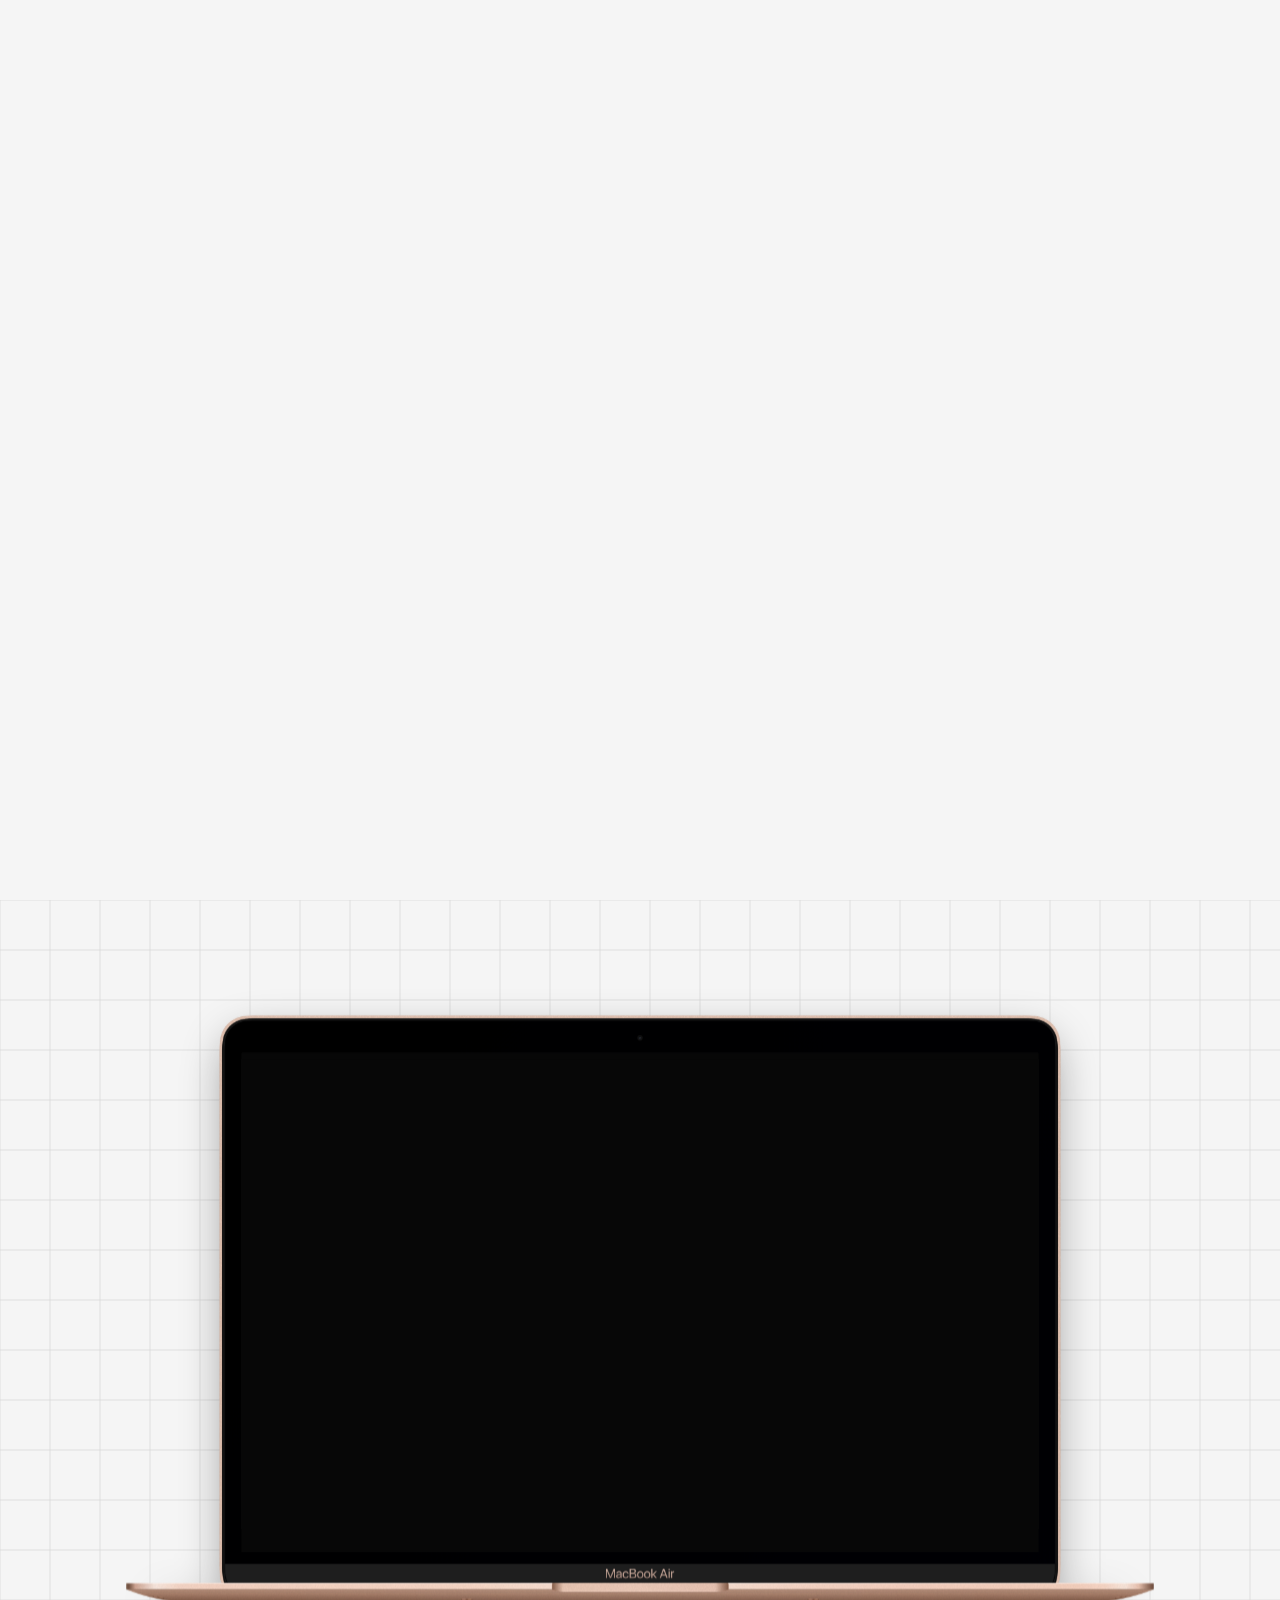
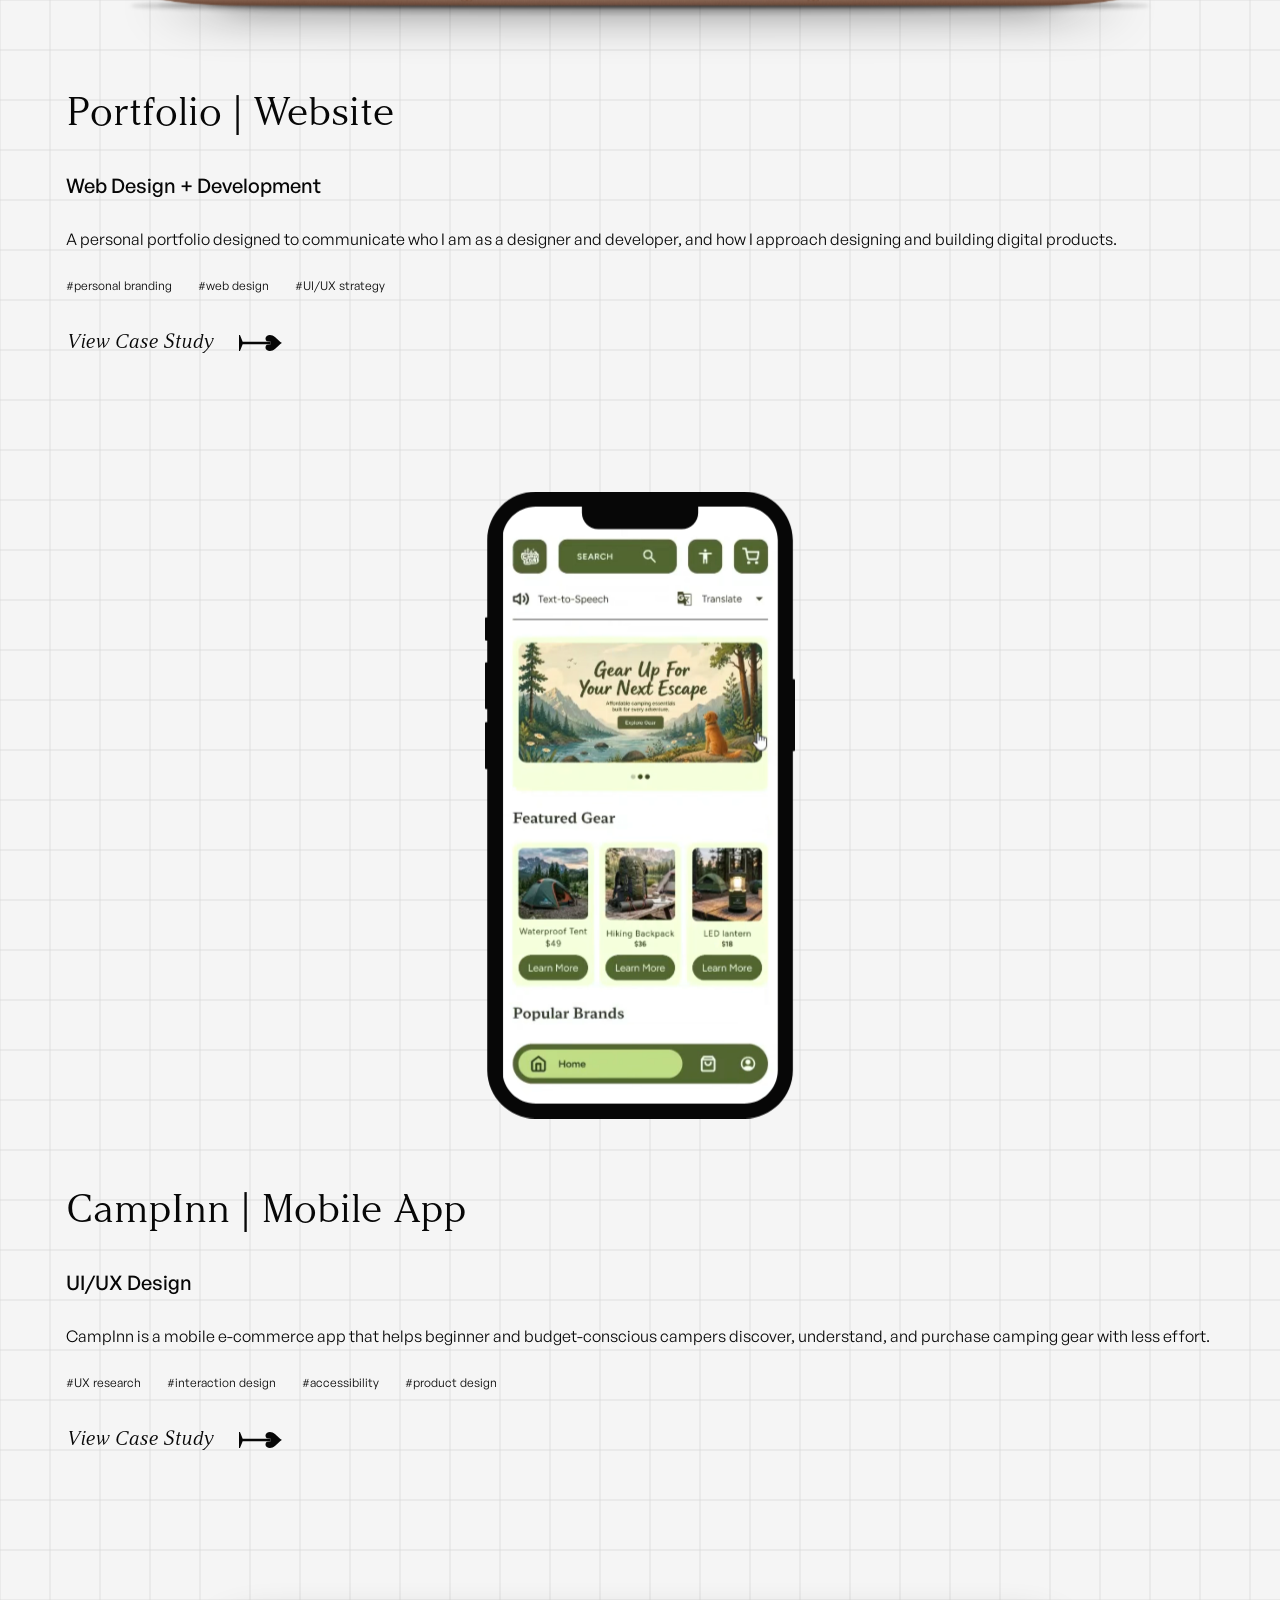
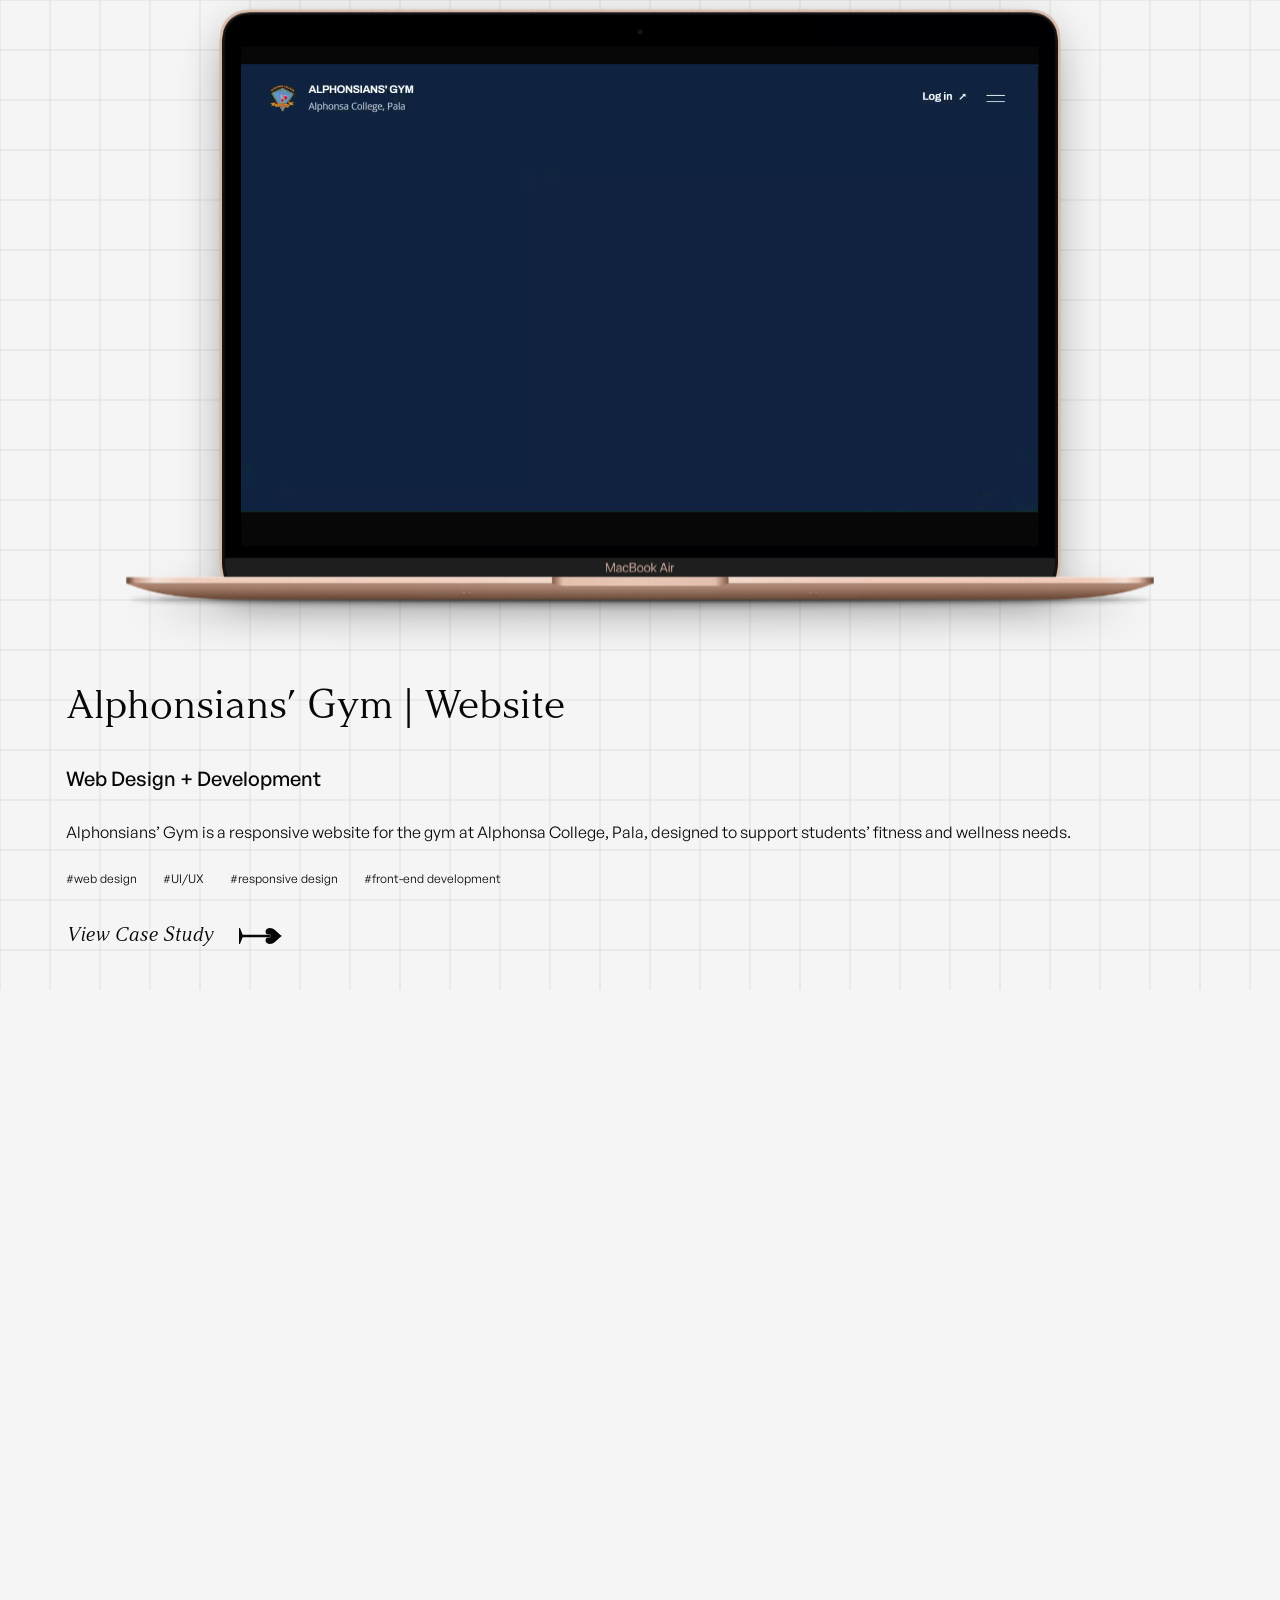
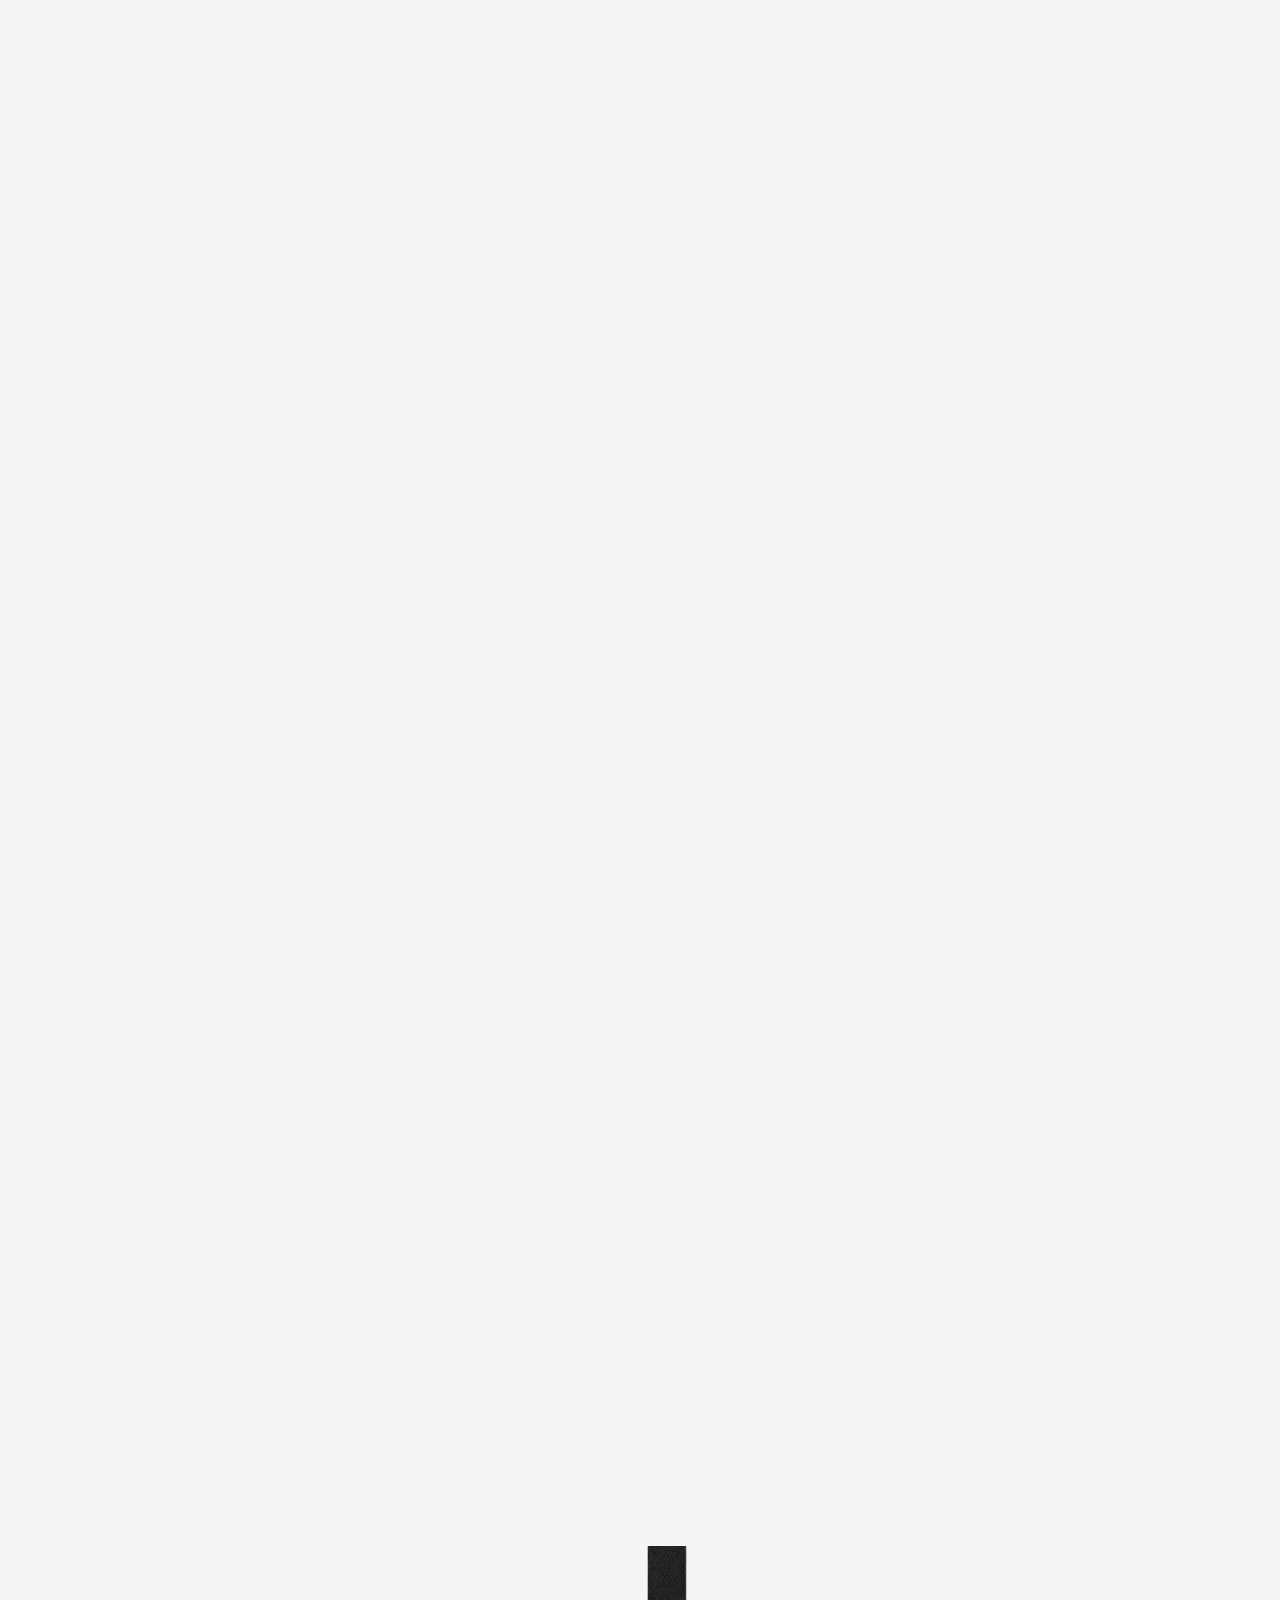
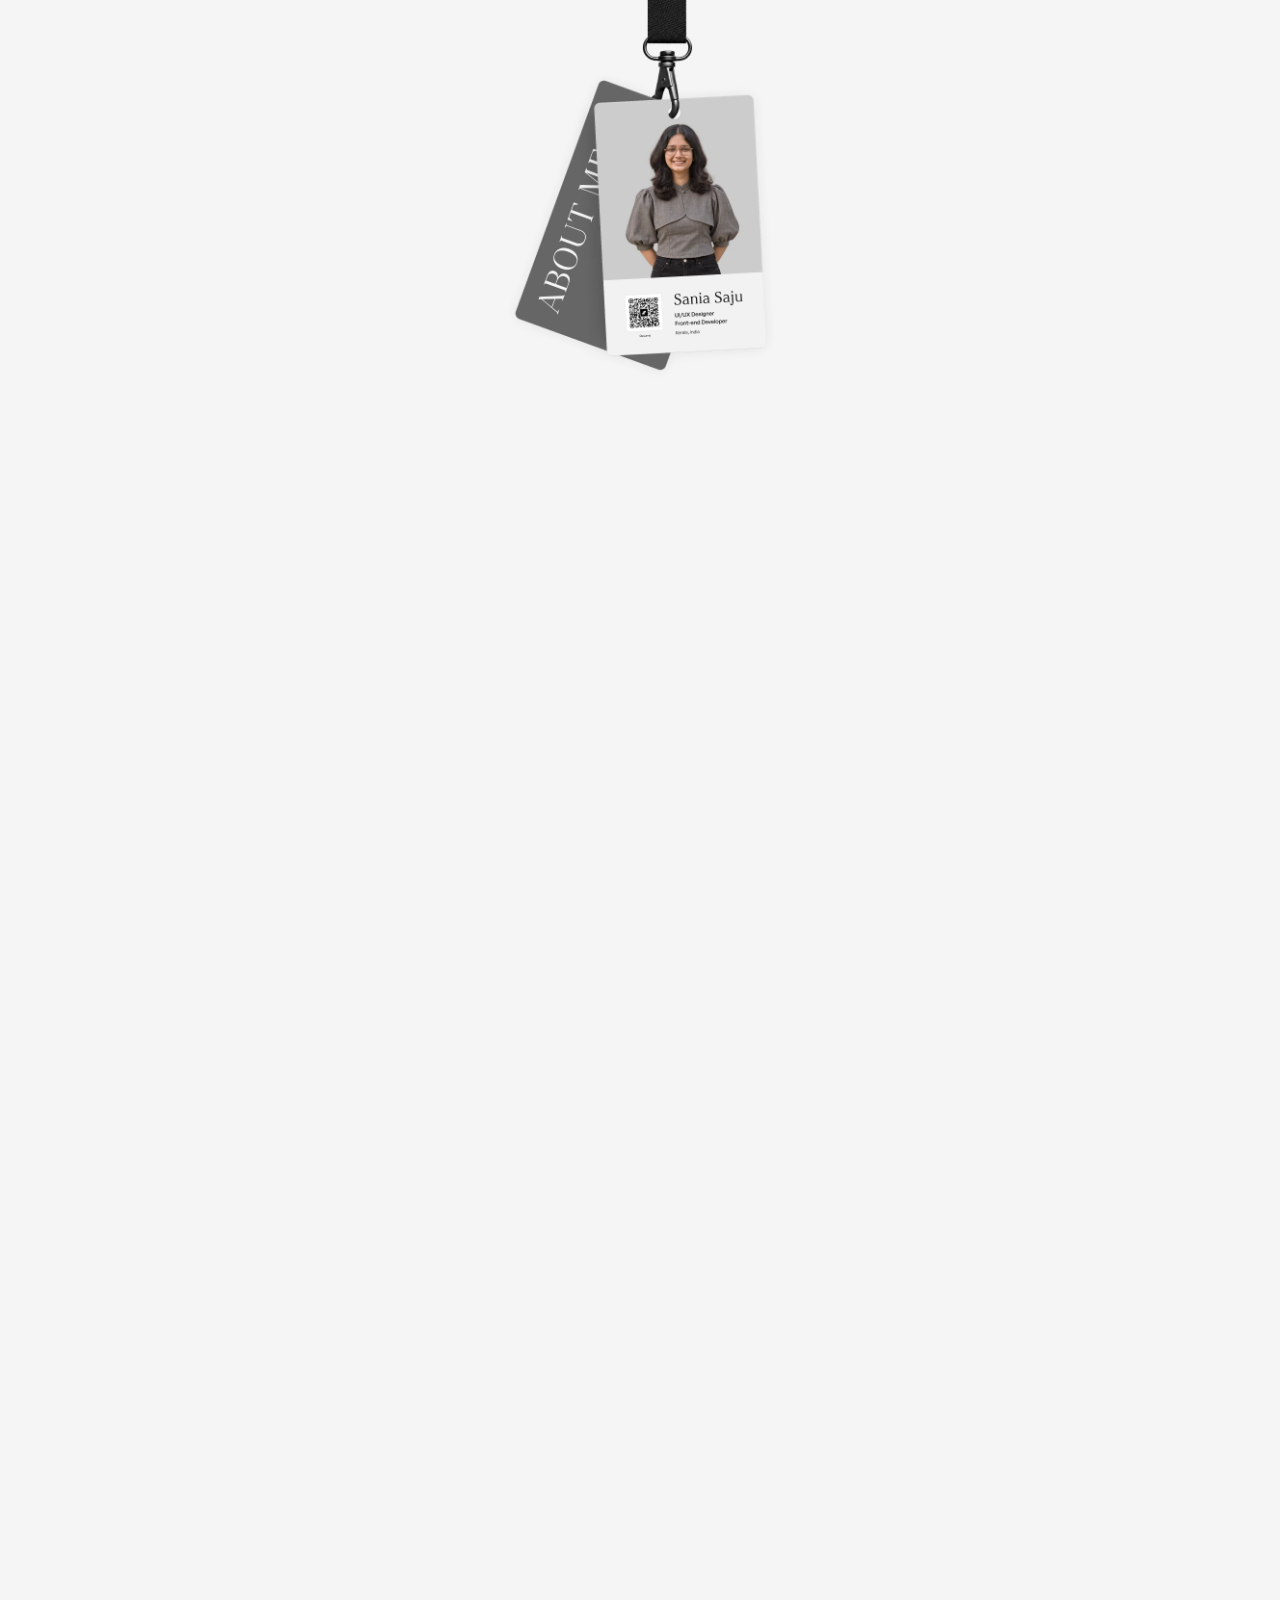
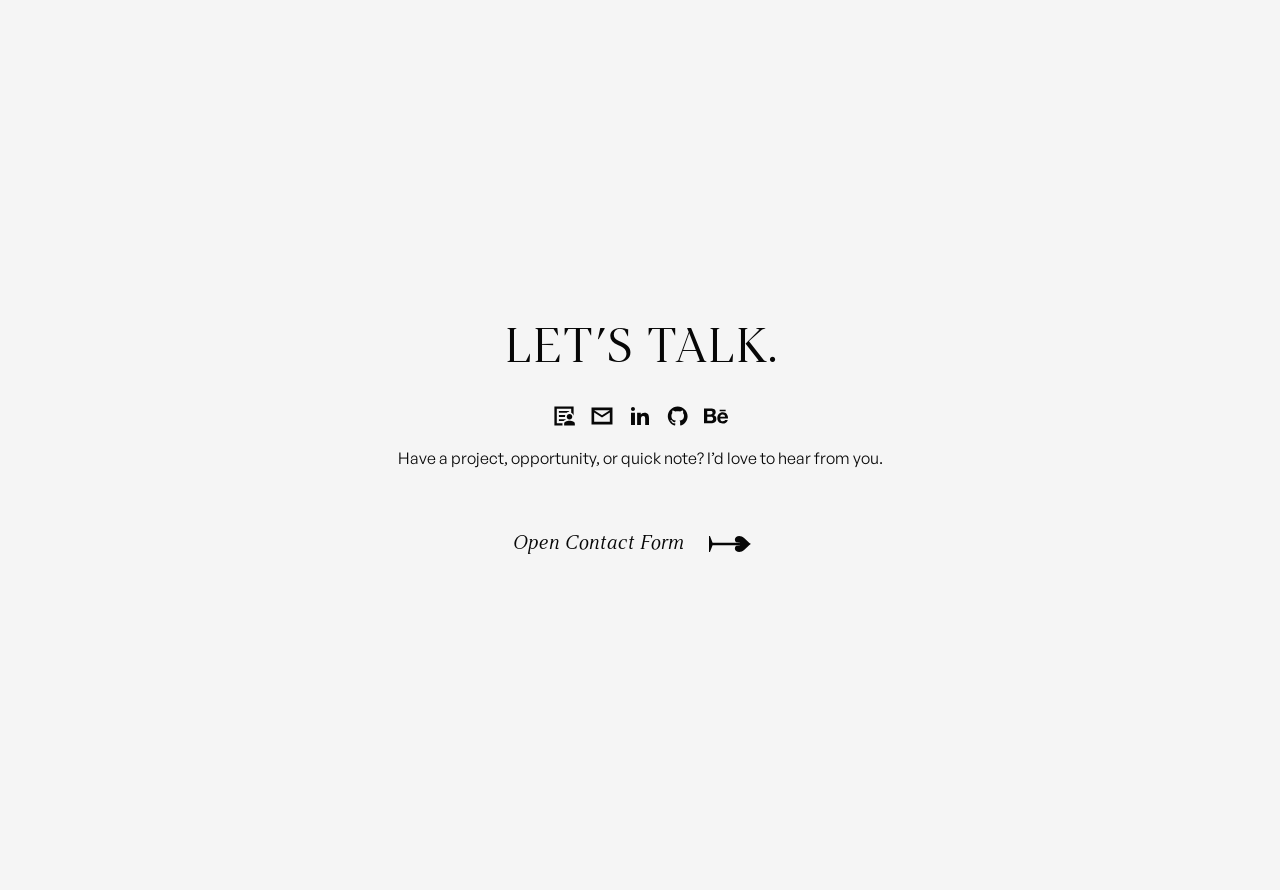
==== commit 2af3b7cd: "Update index.html" ====
--- a/index.html
+++ b/index.html
@@ -32,7 +32,7 @@
          TITLE
     ========================================================== -->
 
-    <title>Sania Saju — UX Designer</title>
+    <title>Sania Saju — UI/UX Designer</title>
 
 
     <!-- =========================================================
--- a/assets/vendor/lenis/lenis.css
+++ b/assets/vendor/lenis/lenis.css
@@ -0,0 +1,26 @@
+html.lenis,
+html.lenis body {
+  height: auto;
+}
+
+.lenis:not(.lenis-autoToggle).lenis-stopped {
+  overflow: clip;
+}
+
+.lenis [data-lenis-prevent],
+.lenis [data-lenis-prevent-wheel],
+.lenis [data-lenis-prevent-touch],
+.lenis [data-lenis-prevent-vertical],
+.lenis [data-lenis-prevent-horizontal] {
+  overscroll-behavior: contain;
+}
+
+.lenis.lenis-smooth iframe {
+  pointer-events: none;
+}
+
+.lenis.lenis-autoToggle {
+  transition-property: overflow;
+  transition-duration: 1ms;
+  transition-behavior: allow-discrete;
+}
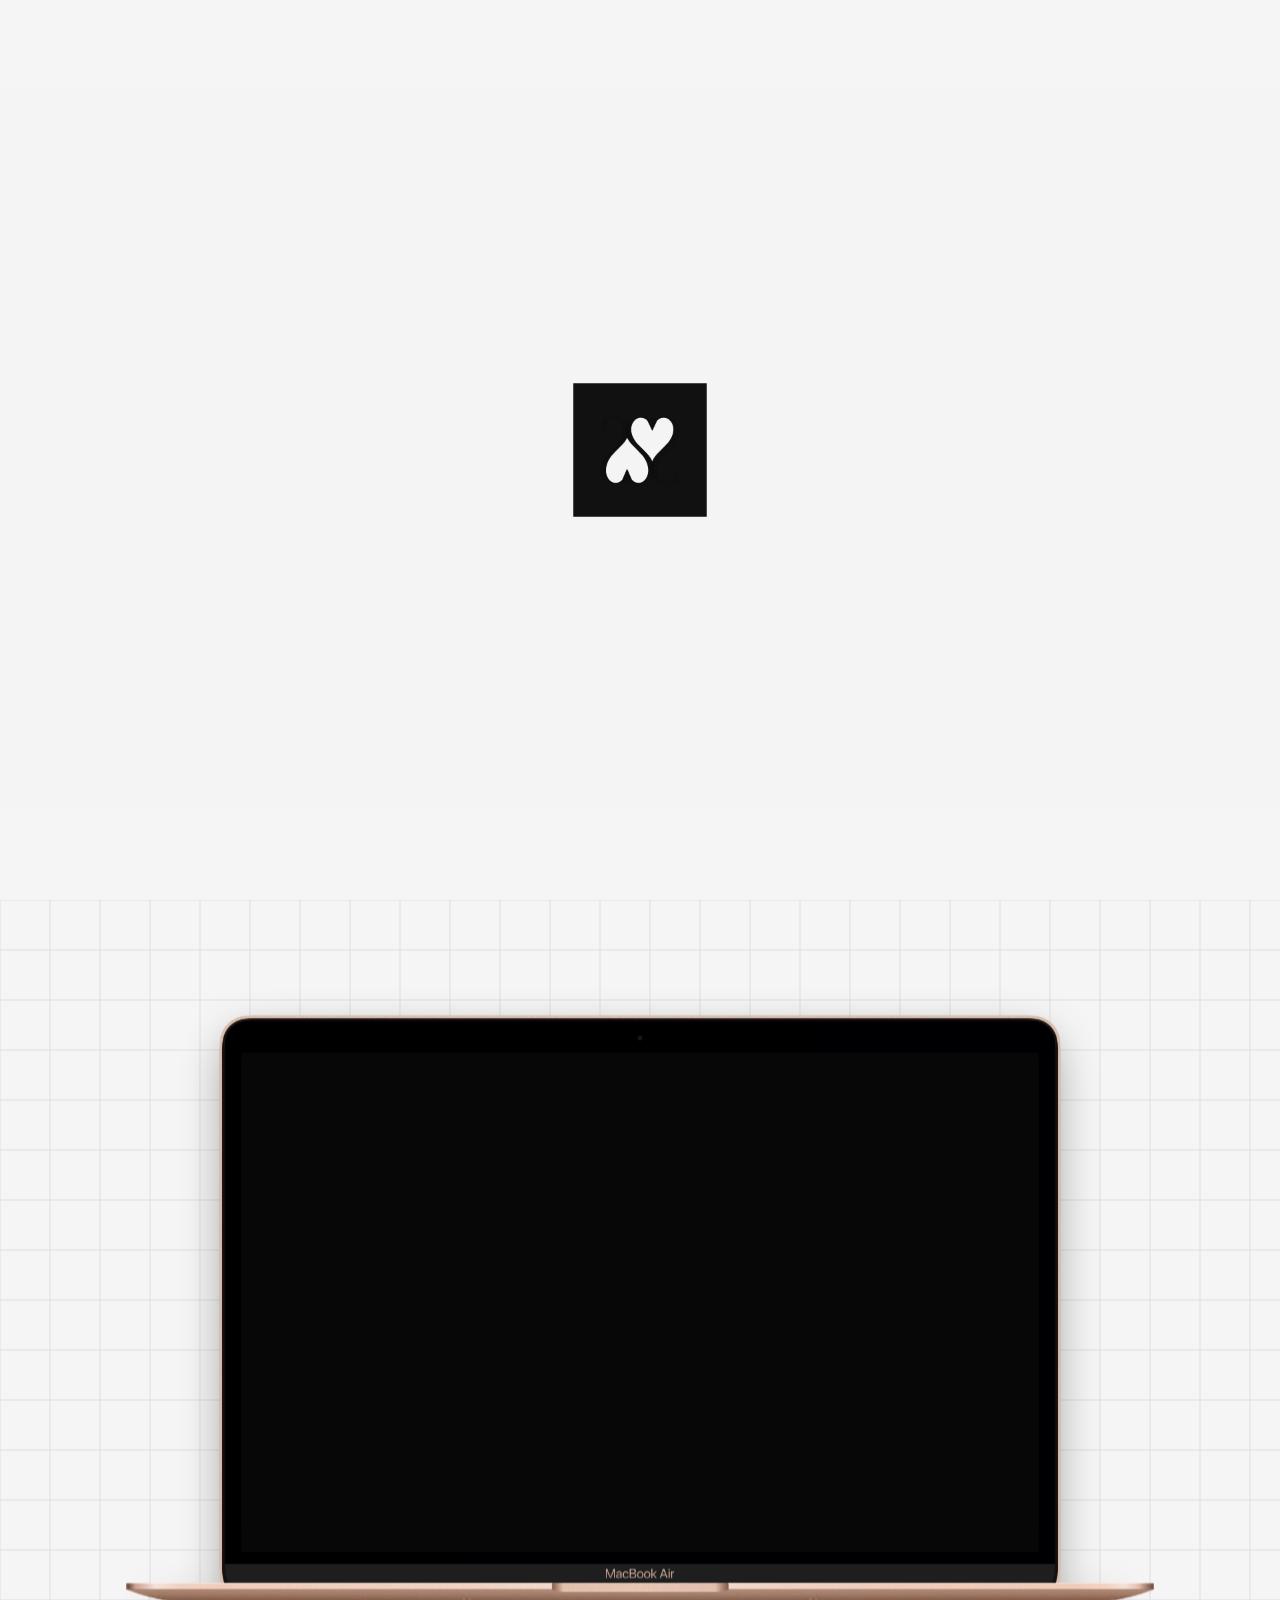
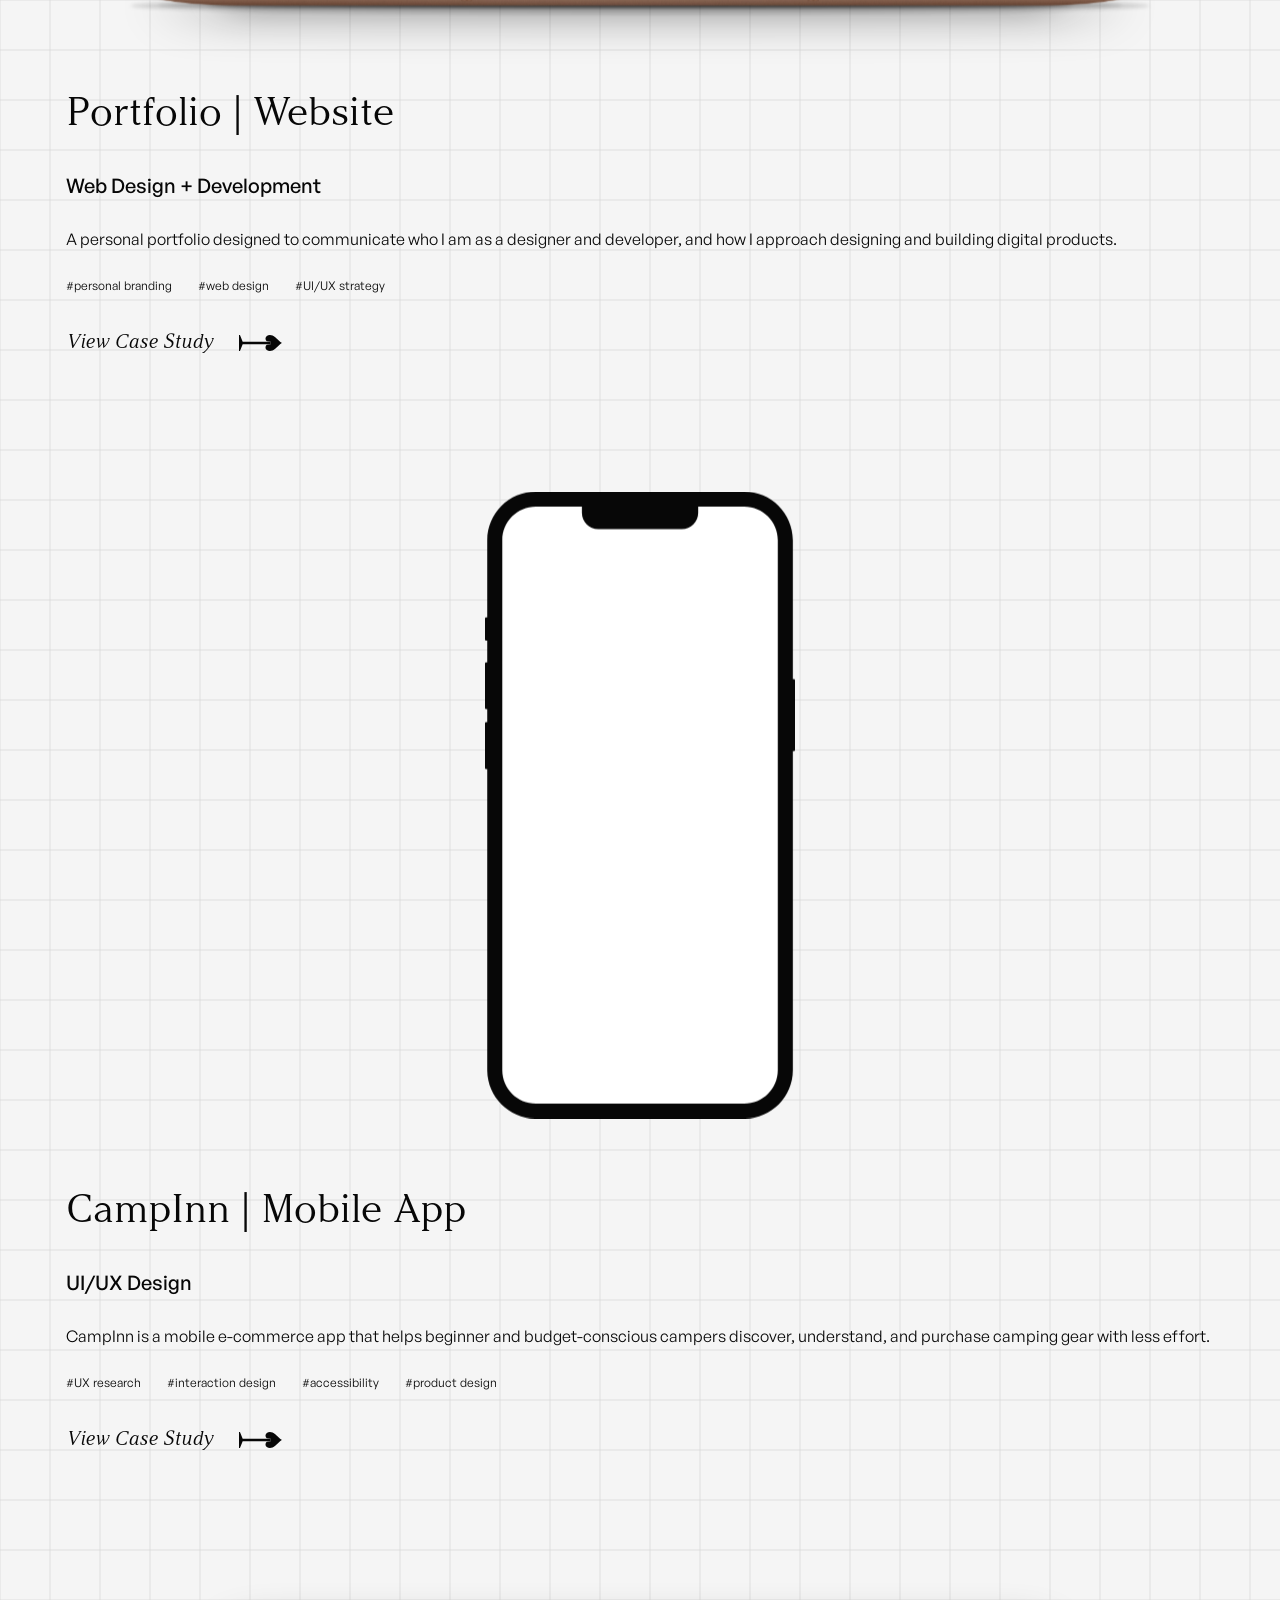
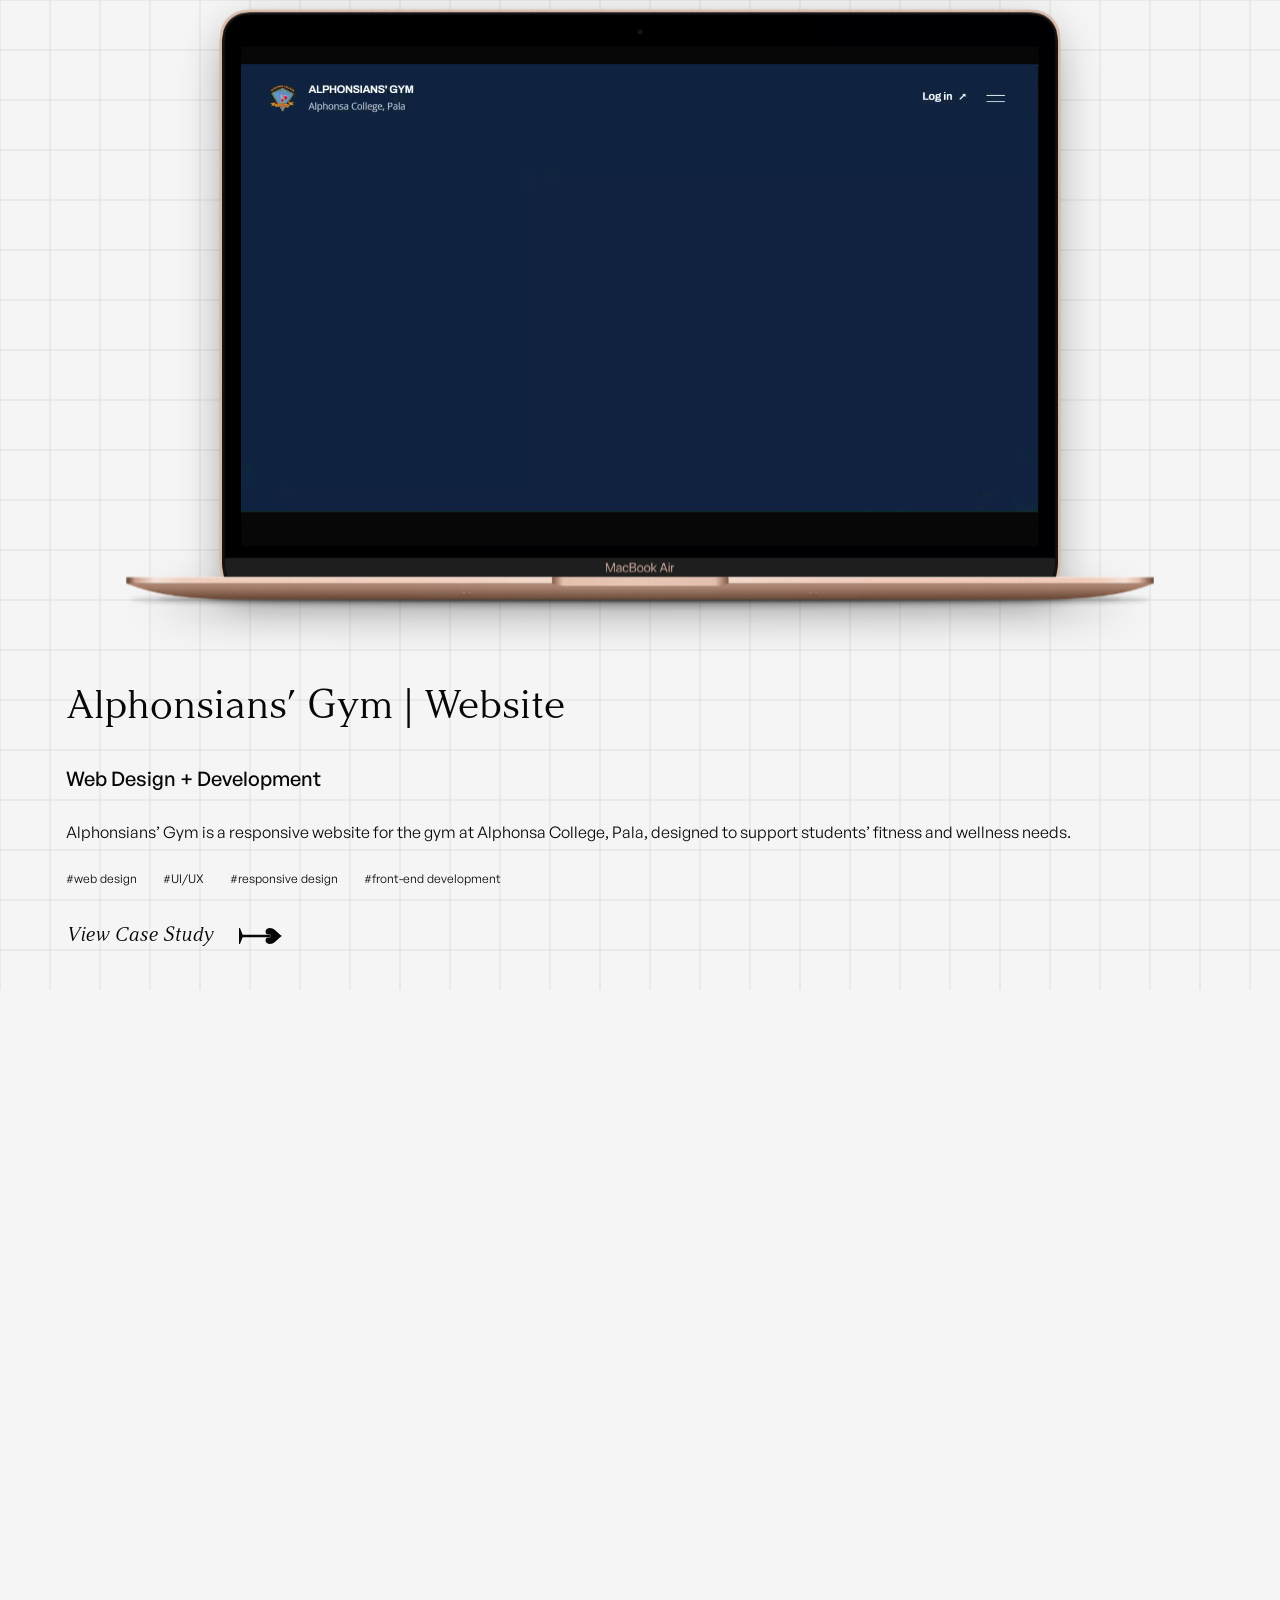
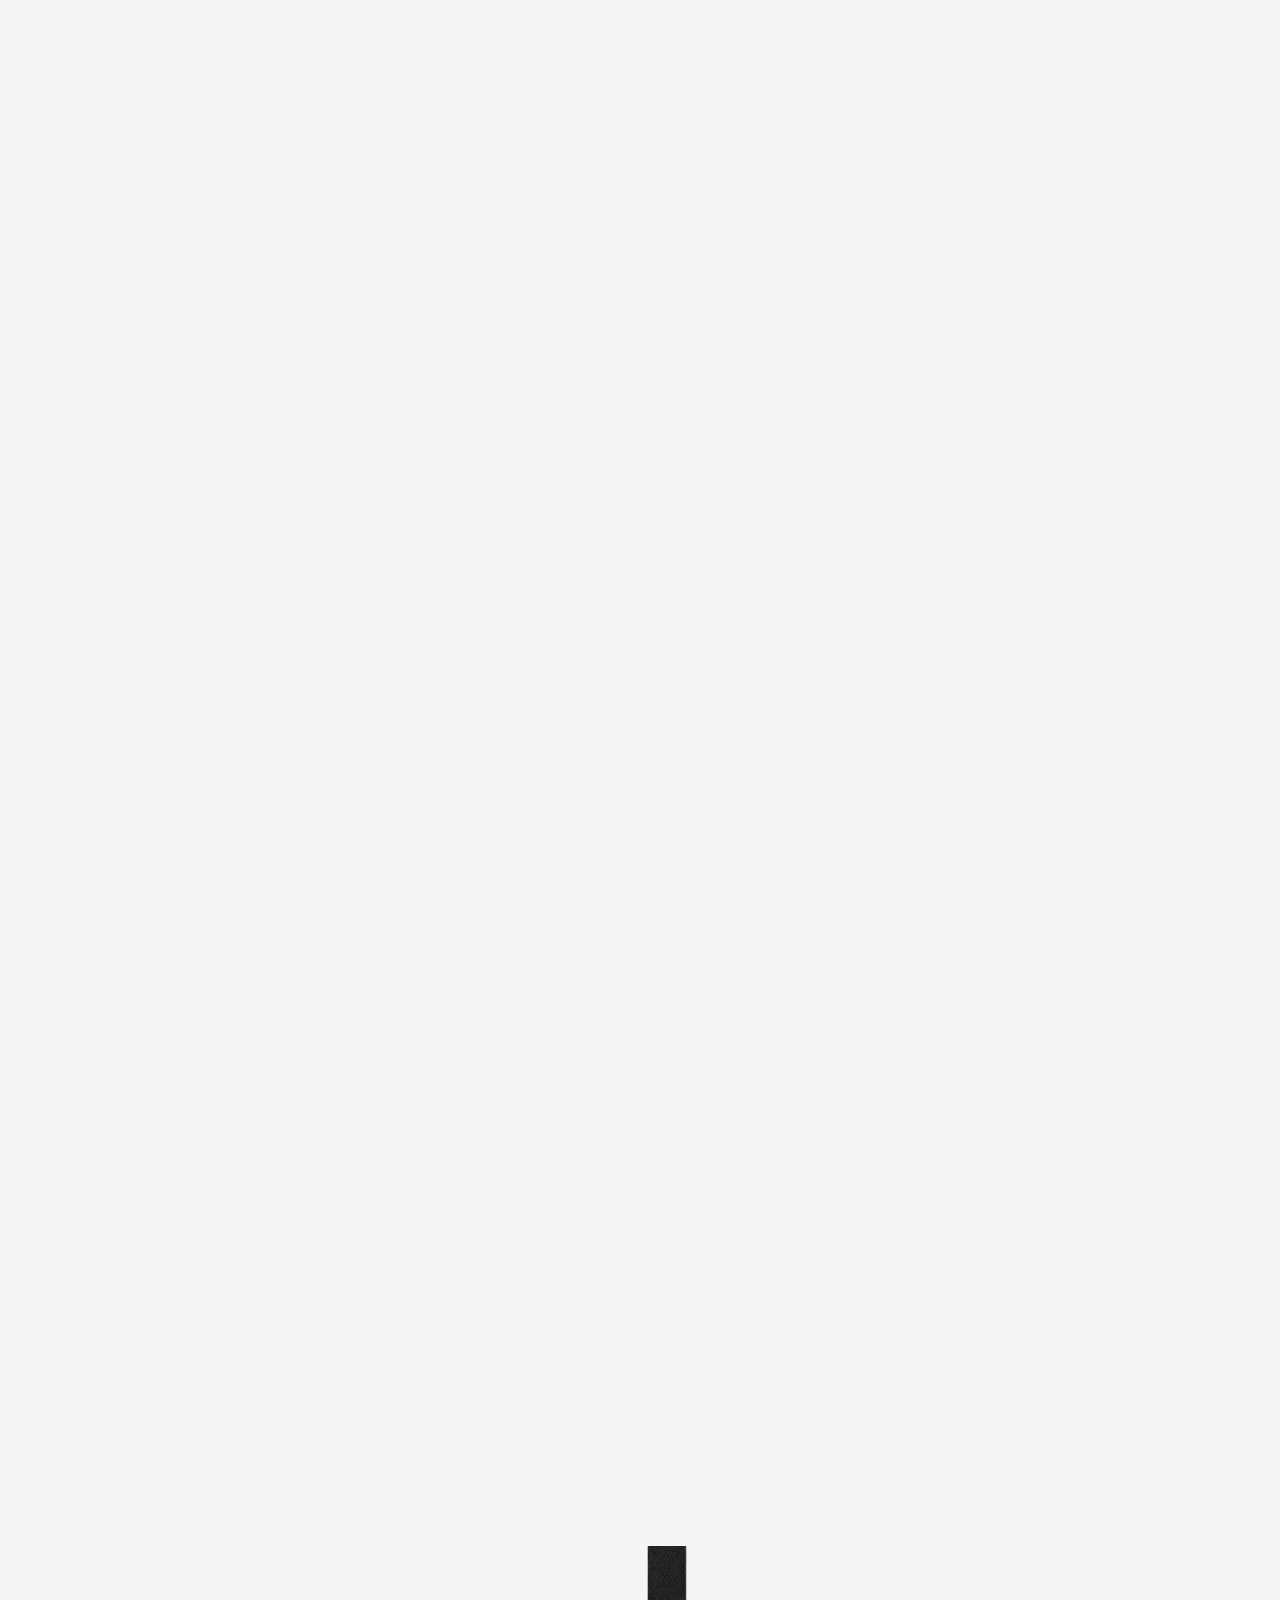
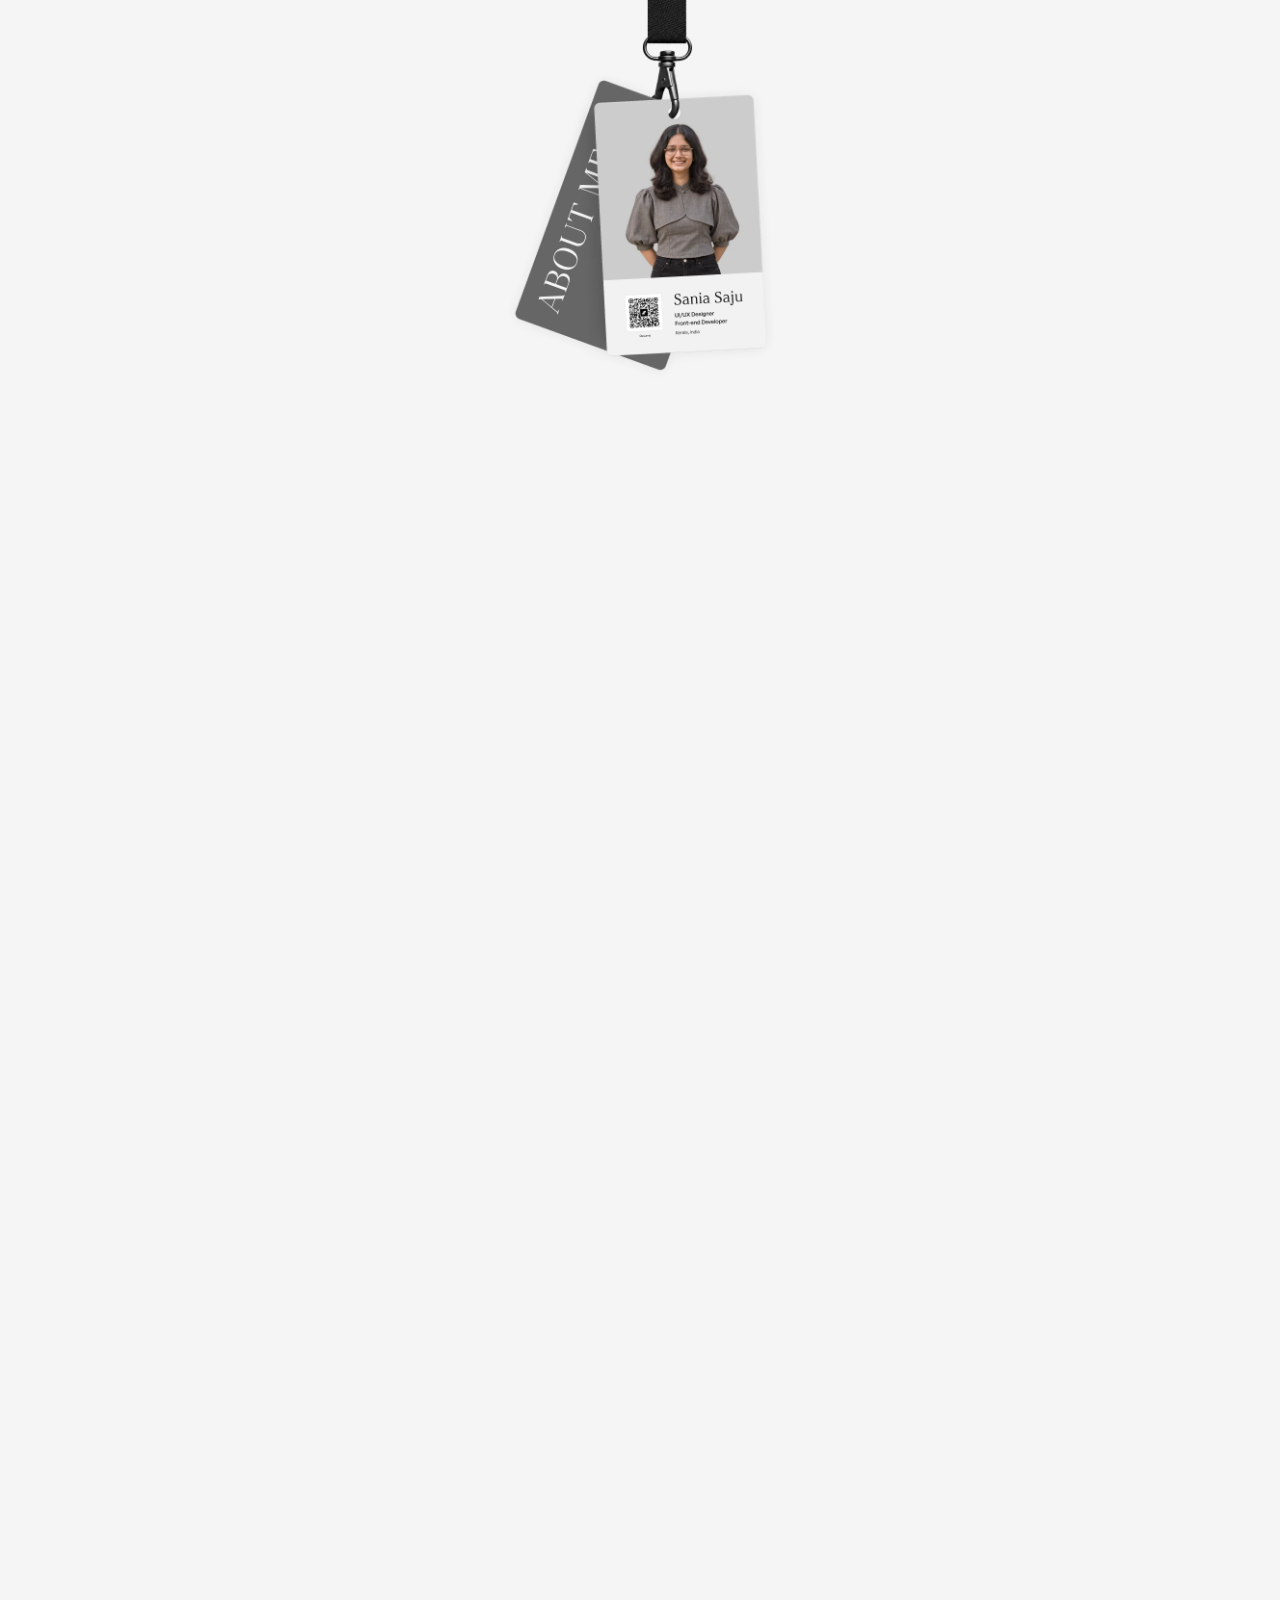
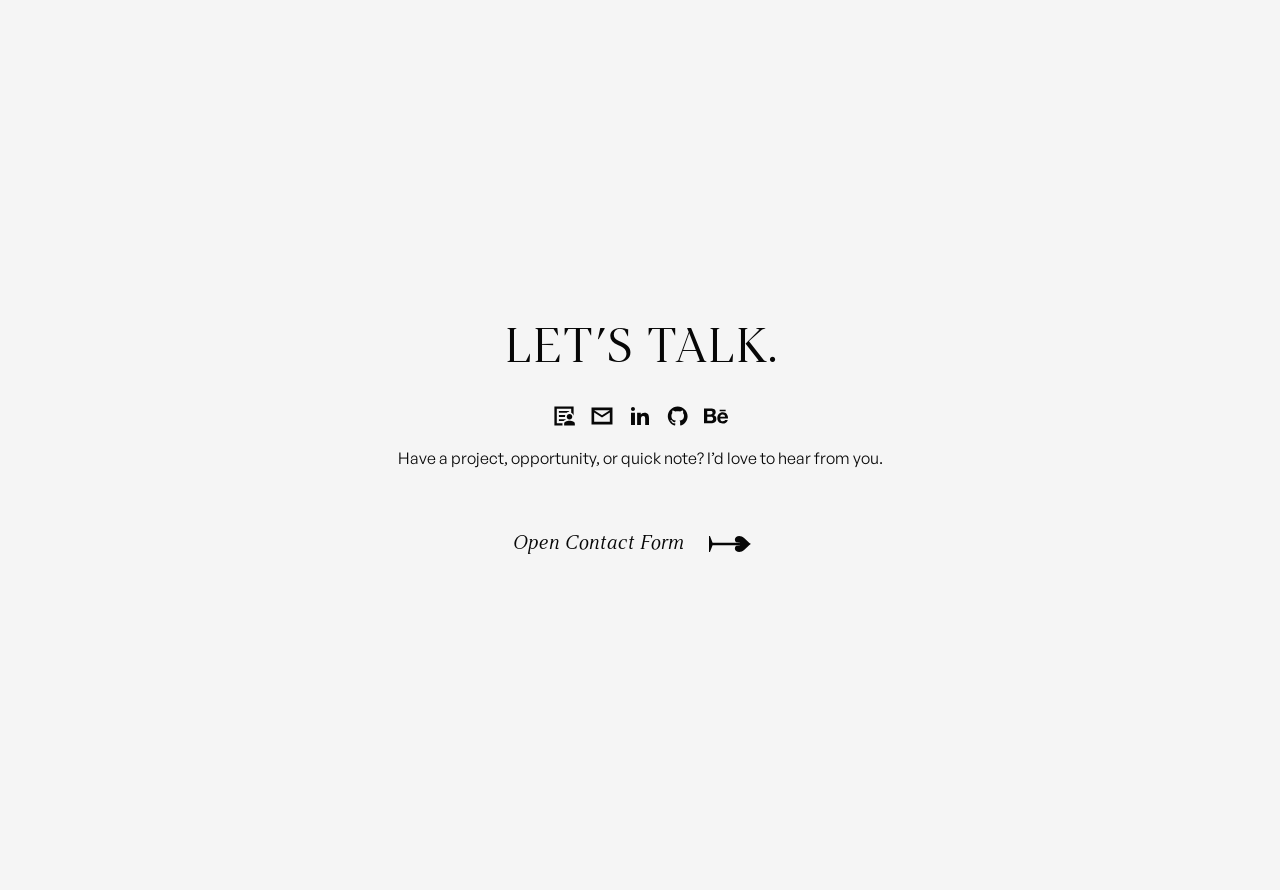
==== commit fc867490: "Update index.html" ====
--- a/index.html
+++ b/index.html
@@ -19,7 +19,7 @@
 
     <meta
         name="description"
-        content="Portfolio of Sania Saju — UX designer combining thoughtful design, accessibility and front-end development."
+        content="Portfolio of Sania Saju — empathetic and purpose-driven UI/UX designer"
     >
 
     <meta
--- a/css/style.css
+++ b/css/style.css
@@ -234,6 +234,7 @@
 
 
 html {
+    overflow-x: clip;
     margin: 0;
     padding: 0;
     scroll-behavior: auto;
@@ -247,7 +248,7 @@
     margin: 0;
     padding: 0;
 
-    overflow-x: hidden;
+    overflow-x: clip;
 
     background: var(--gray);
     color: var(--black);
--- a/css/components/loading.css
+++ b/css/components/loading.css
@@ -8,8 +8,10 @@
 
     z-index: 9999;
 
-    width: 100%;
-    height: 100dvh;
+    height: 100%;
+    flex: 0 0 100%;
+    min-width: 0;
+    object-fit: cover;
 
     display: flex;
     align-items: center;
@@ -39,7 +41,7 @@
    FINISHED STATE
 ============================================================ */
 
-.loading-screen.is-finished {
+.loading-screen.is-finished {
     display: none;
 }
 
@@ -49,5 +51,6 @@
 ============================================================ */
 
 body.is-loading {
-    overflow: hidden;
-}
+    overflow: clip;
+    touch-action: none;
+}
--- a/css/responsive.css
+++ b/css/responsive.css
@@ -1,1087 +1,1087 @@
-/* Controls and mobile compositions are absent from the desktop layout. */
-/* Landscape keeps the laptop composition while scaling it to smaller viewports. */
-@media (orientation: landscape) and (max-width: 1280px) {
-    :root {
-        --h1-size: clamp(28px, 5.6vw, 72px);
-        --h2-size: clamp(24px, 4vw, 48px);
-        --h3-size: clamp(20px, 3vw, 36px);
-        --body-size: clamp(10px, 1.25vw, 16px);
-        --body-large-size: clamp(12px, 1.6vw, 20px);
-        --metadata-size: clamp(8px, 1vw, 12px);
-        --info-size: clamp(12px, 1.6vw, 20px);
-        --space-07: clamp(16px, 3vw, 32px);
-        --space-08: clamp(24px, 4vw, 48px);
-        --space-09: clamp(32px, 5vw, 64px);
-        --space-10: clamp(24px, 5vw, 64px);
-    }
-    .gym-study__split--challenge { grid-template-columns: minmax(0, 1.15fr) minmax(0, .85fr); }
-    .gym-study__system-grid, .portfolio-study__system-grid { min-width: 0; }
-    .campinn-study__ia-grid, .campinn-study__iterations { flex-wrap: wrap; gap: 24px; }
-}
-.mobile-nav-controls, .hero-mobile, .contact__socials { display: none; }
-.mobile-menu { display: none; }
-.mobile-menu[open] { display: block; }
-
-@media (orientation: portrait), (orientation: landscape) and (min-width: 768px) and (max-width: 1280px) {
-    :root {
-        --h1-size: clamp(56px, 7vw, 108px);
-        --h2-size: clamp(42px, 5.6vw, 72px);
-        --h3-size: clamp(32px, 3.75vw, 48px);
-        --space-07: clamp(24px, 3.75vw, 48px);
-        --space-08: clamp(32px, 5vw, 64px);
-        --space-09: clamp(48px, 7.5vw, 96px);
-        --space-10: clamp(32px, 7vw, 120px);
-    }
-    .about__tools { flex-wrap: wrap; justify-content: center; gap: 24px; }
-    .about__skills { flex-wrap: wrap; gap: 24px; }
-    .project__title { white-space: normal; }
-    .project--reverse .project__media-link { left: 10%; }
-    .contact__title, .contact__text { white-space: normal; }
-}
-
-/* The mobile references use 64px gutters on a 780px canvas. */
-@media (orientation: portrait), (orientation: landscape) and (min-width: 768px) and (max-width: 1280px) {
-    :root {
-        --page-gutter: clamp(24px, 8.2vw, 64px);
-        --h1-size: clamp(24px, 6.15vw, 48px);
-        --h2-size: clamp(26px, 6.15vw, 48px);
-        --h3-size: clamp(24px, 6.15vw, 48px);
-        --body-size: clamp(14px, 3.08vw, 24px);
-        --body-large-size: clamp(16px, 3.59vw, 28px);
-        --metadata-size: clamp(12px, 2.56vw, 20px);
-        --info-size: clamp(16px, 3.59vw, 28px);
-        --space-05: clamp(16px, 3.08vw, 24px);
-        --space-06: clamp(20px, 4.1vw, 32px);
-        --space-07: clamp(24px, 6.15vw, 48px);
-        --space-08: clamp(32px, 8.2vw, 64px);
-        --space-09: clamp(42px, 11.8vw, 92px);
-        --space-10: var(--page-gutter);
-    }
-    .portfolio-navbar { padding: 16px var(--page-gutter); }
-    :is(.campinn-page__navbar, .portfolio-page__navbar, .gym-page__navbar) { padding: 0; }
-    .nav__links, .contact .nav { display: flex; align-items: center; justify-content: space-between; flex-wrap: nowrap; gap: 12px; }
-    .nav__links > .nav__link:not(:first-child), .contact .nav > .nav__link:not(:first-child) { display: none; }
-    .nav__link { display: inline-flex; align-items: center; min-height: 44px; font-size: var(--metadata-size); }
-    .mobile-nav-controls { display: flex; align-items: center; gap: 16px; }
-    .mobile-menu-toggle { display: flex; flex-direction: column; align-items: center; justify-content: center; gap: 4px; width: 44px; height: 44px; padding: 9px; border: 0; background: transparent; cursor: pointer; }
-    .mobile-menu-toggle span { display: block; width: 24px; height: 3px; background: currentColor; }
-    .mobile-menu-toggle--contents span { position: relative; width: 18px; margin-right: 6px; }
-    .mobile-menu-toggle--contents span::after { content: ''; position: absolute; right: -6px; width: 3px; height: 3px; background: currentColor; }
-    .mobile-menu-toggle:focus-visible, .mobile-menu__close:focus-visible { outline: 2px solid currentColor; outline-offset: 3px; }
-    html.mobile-menu-open { overflow: hidden; }
-    .mobile-menu { position: fixed; inset: 0 0 0 auto; width: 55%; max-width: none; height: 100dvh; max-height: none; margin: 0; padding: var(--page-gutter); border: 0; background: #ccc; color: var(--black); overflow-y: auto; overscroll-behavior: contain; }
-    .mobile-menu::backdrop { background: transparent; }
-    .mobile-menu[open] { animation: mobile-menu-enter 250ms ease-out; }
-    .mobile-menu__close { position: absolute; top: calc(var(--page-gutter) - 8px); right: calc(var(--page-gutter) - 8px); width: 44px; height: 44px; padding: 0; border: 0; background: transparent; color: var(--muted); font-size: 36px; font-weight: 400; line-height: 1; cursor: pointer; }
-    .mobile-menu__content { display: flex; flex-direction: column; min-height: 100%; }
-    .mobile-menu__label { color: var(--muted); font-size: var(--metadata-size); margin-bottom: 16px; padding-right: 24px; }
-    .mobile-menu .nav__links { align-items: flex-start; flex-direction: column; gap: 12px; }
-    .mobile-menu .nav__links > .nav__link { display: inline-flex; text-transform: none; }
-    .mobile-menu :is(.campinn-study__sidebar, .portfolio-study__sidebar, .gym-study__sidebar) { display: flex; flex-direction: column; justify-content: space-between; min-height: calc(100dvh - 2 * var(--page-gutter)); width: 100%; height: auto; overflow: visible; }
-    .mobile-menu :is(.campinn-study__contents-label, .portfolio-study__contents-label, .gym-study__contents-label) { white-space: normal; padding-right: 28px; margin-bottom: 8px; }
-    .mobile-menu :is(.campinn-study__toc, .portfolio-study__toc, .gym-study__toc) { display: flex; flex-direction: column; gap: 12px; }
-    .mobile-menu a { white-space: normal; overflow-wrap: anywhere; font-size: var(--metadata-size); min-height: 28px; line-height: 1.4; }
+/* Controls and mobile compositions are absent from the desktop layout. */
+/* Landscape keeps the laptop composition while scaling it to smaller viewports. */
+@media (orientation: landscape) and (max-width: 1280px) {
+    :root {
+        --h1-size: clamp(28px, 5.6vw, 72px);
+        --h2-size: clamp(24px, 4vw, 48px);
+        --h3-size: clamp(20px, 3vw, 36px);
+        --body-size: clamp(10px, 1.25vw, 16px);
+        --body-large-size: clamp(12px, 1.6vw, 20px);
+        --metadata-size: clamp(8px, 1vw, 12px);
+        --info-size: clamp(12px, 1.6vw, 20px);
+        --space-07: clamp(16px, 3vw, 32px);
+        --space-08: clamp(24px, 4vw, 48px);
+        --space-09: clamp(32px, 5vw, 64px);
+        --space-10: clamp(24px, 5vw, 64px);
+    }
+    .gym-study__split--challenge { grid-template-columns: minmax(0, 1.15fr) minmax(0, .85fr); }
+    .gym-study__system-grid, .portfolio-study__system-grid { min-width: 0; }
+    .campinn-study__ia-grid, .campinn-study__iterations { flex-wrap: wrap; gap: 24px; }
+}
+.mobile-nav-controls, .hero-mobile, .contact__socials { display: none; }
+.mobile-menu { display: none; }
+.mobile-menu[open] { display: block; }
+
+@media (orientation: portrait), (orientation: landscape) and (min-width: 768px) and (max-width: 1280px) {
+    :root {
+        --h1-size: clamp(56px, 7vw, 108px);
+        --h2-size: clamp(42px, 5.6vw, 72px);
+        --h3-size: clamp(32px, 3.75vw, 48px);
+        --space-07: clamp(24px, 3.75vw, 48px);
+        --space-08: clamp(32px, 5vw, 64px);
+        --space-09: clamp(48px, 7.5vw, 96px);
+        --space-10: clamp(32px, 7vw, 120px);
+    }
+    .about__tools { flex-wrap: wrap; justify-content: center; gap: 24px; }
+    .about__skills { flex-wrap: wrap; gap: 24px; }
+    .project__title { white-space: normal; }
+    .project--reverse .project__media-link { left: 10%; }
+    .contact__title, .contact__text { white-space: normal; }
+}
+
+/* The mobile references use 64px gutters on a 780px canvas. */
+@media (orientation: portrait), (orientation: landscape) and (min-width: 768px) and (max-width: 1280px) {
+    :root {
+        --page-gutter: clamp(24px, 8.2vw, 64px);
+        --h1-size: clamp(24px, 6.15vw, 48px);
+        --h2-size: clamp(26px, 6.15vw, 48px);
+        --h3-size: clamp(24px, 6.15vw, 48px);
+        --body-size: clamp(14px, 3.08vw, 24px);
+        --body-large-size: clamp(16px, 3.59vw, 28px);
+        --metadata-size: clamp(12px, 2.56vw, 20px);
+        --info-size: clamp(16px, 3.59vw, 28px);
+        --space-05: clamp(16px, 3.08vw, 24px);
+        --space-06: clamp(20px, 4.1vw, 32px);
+        --space-07: clamp(24px, 6.15vw, 48px);
+        --space-08: clamp(32px, 8.2vw, 64px);
+        --space-09: clamp(42px, 11.8vw, 92px);
+        --space-10: var(--page-gutter);
+    }
+    .portfolio-navbar { padding: 16px var(--page-gutter); }
+    :is(.campinn-page__navbar, .portfolio-page__navbar, .gym-page__navbar) { padding: 0; }
+    .nav__links, .contact .nav { display: flex; align-items: center; justify-content: space-between; flex-wrap: nowrap; gap: 12px; }
+    .nav__links > .nav__link:not(:first-child), .contact .nav > .nav__link:not(:first-child) { display: none; }
+    .nav__link { display: inline-flex; align-items: center; min-height: 44px; font-size: var(--metadata-size); }
+    .mobile-nav-controls { display: flex; align-items: center; gap: 16px; }
+    .mobile-menu-toggle { display: flex; flex-direction: column; align-items: center; justify-content: center; gap: 4px; width: 44px; height: 44px; padding: 9px; border: 0; background: transparent; cursor: pointer; }
+    .mobile-menu-toggle span { display: block; width: 24px; height: 3px; background: currentColor; }
+    .mobile-menu-toggle--contents span { position: relative; width: 18px; margin-right: 6px; }
+    .mobile-menu-toggle--contents span::after { content: ''; position: absolute; right: -6px; width: 3px; height: 3px; background: currentColor; }
+    .mobile-menu-toggle:focus-visible, .mobile-menu__close:focus-visible { outline: 2px solid currentColor; outline-offset: 3px; }
+    html.mobile-menu-open { overflow: hidden; }
+    .mobile-menu { position: fixed; inset: 0 0 0 auto; width: 55%; max-width: none; height: 100dvh; max-height: none; margin: 0; padding: var(--page-gutter); border: 0; background: #ccc; color: var(--black); overflow-y: auto; overscroll-behavior: contain; }
+    .mobile-menu::backdrop { background: transparent; }
+    .mobile-menu[open] { animation: mobile-menu-enter 250ms ease-out; }
+    .mobile-menu__close { position: absolute; top: calc(var(--page-gutter) - 8px); right: calc(var(--page-gutter) - 8px); width: 44px; height: 44px; padding: 0; border: 0; background: transparent; color: var(--muted); font-size: 36px; font-weight: 400; line-height: 1; cursor: pointer; }
+    .mobile-menu__content { display: flex; flex-direction: column; min-height: 100%; }
+    .mobile-menu__label { color: var(--muted); font-size: var(--metadata-size); margin-bottom: 16px; padding-right: 24px; }
+    .mobile-menu .nav__links { align-items: flex-start; flex-direction: column; gap: 12px; }
+    .mobile-menu .nav__links > .nav__link { display: inline-flex; text-transform: none; }
+    .mobile-menu :is(.campinn-study__sidebar, .portfolio-study__sidebar, .gym-study__sidebar) { display: flex; flex-direction: column; justify-content: space-between; min-height: calc(100dvh - 2 * var(--page-gutter)); width: 100%; height: auto; overflow: visible; }
+    .mobile-menu :is(.campinn-study__contents-label, .portfolio-study__contents-label, .gym-study__contents-label) { white-space: normal; padding-right: 28px; margin-bottom: 8px; }
+    .mobile-menu :is(.campinn-study__toc, .portfolio-study__toc, .gym-study__toc) { display: flex; flex-direction: column; gap: 12px; }
+    .mobile-menu a { white-space: normal; overflow-wrap: anywhere; font-size: var(--metadata-size); min-height: 28px; line-height: 1.4; }
     .mobile-menu__toc-link { display: flex; align-items: center; min-height: 26px; color: var(--muted); }
-    .mobile-menu__toc-link.is-active, .mobile-menu__toc-link[aria-current="true"] { color: var(--black); }
-    .mobile-menu :is(.campinn-study__case-studies, .portfolio-study__case-studies, .gym-study__case-studies) { margin-top: 40px; }
-    .mobile-menu .portfolio-study__case-study-nav { gap: 0; }
-
-    /* Portrait hero: preserve the D artwork and set the two words vertically. */
-    .hero { position: relative; height: auto; min-height: 100svh; grid-template-rows: auto auto auto; }
-    .hero__content { display: block; padding: 0; }
-    .hero__title { display: none; }
-    .hero-mobile { position: relative; display: block; width: 100%; aspect-ratio: 780 / 1350; }
-    /* The replacement mobile SVG is already horizontal and correctly oriented. */
-    .hero-mobile__core { position: absolute; top: 50%; left: 50%; width: 40.48%; height: auto; aspect-ratio: 199 / 150; transform: translate(-50%, -50%); }
-    .hero-mobile__designer, .hero-mobile__developer { position: absolute; font-family: var(--h1-family); font-size: clamp(42px, 11.8vw, 92px); line-height: 1; writing-mode: vertical-rl; }
-    /* Anchor both words to the D's edges using the same gap. The cropped
-       D is 40.48% of the canvas wide, with a 199:150 aspect ratio. */
-    .hero-mobile__designer {
-        top: auto;
-        bottom: calc(50% + (40.48cqw * 150 / 199 / 2) + 4cqw);
-        right: 30%;
-        transform: rotate(180deg);
-    }
-    .hero-mobile__developer {
-        top: calc(50% + (40.48cqw * 150 / 199 / 2) + 4cqw);
-        bottom: auto;
-        left: 30%;
-    }
-    .hero-mobile__metadata, .hero-mobile__purpose { position: absolute; font-size: clamp(12px, 3.08vw, 24px); line-height: 1.3; }
-    .hero-mobile__metadata { top: auto; bottom: calc(50% + (40.48cqw * 150 / 199 / 2) + 4cqw); right: 52%; text-align: right; white-space: nowrap; }
-    .hero-mobile__purpose { top: calc(50% + (40.48cqw * 150 / 199 / 2) + 4cqw); left: 48%; white-space: nowrap; }
-    .hero-mobile__metadata > .hero__socials { position: absolute; bottom: calc(100% + 4px); right: 0; display: flex; gap: 4px; }
-    .hero__socials .social-link { width: clamp(22px, 4.1vw, 32px); height: auto; padding: 0; }
-    .hero__socials .social-link img { height: auto; }
-    .hero__footer { height: auto; padding: 24px var(--page-gutter) 40px; justify-content: flex-end; }
-    .hero__scroll { align-items: center; }
-    .hero__scroll-label { white-space: normal; }
-    .hero__scroll .portfolio-arrow { scale: .65; transform-origin: center; }
-    .loading-screen__video { width: 90%; }
-
-    /* Project media precedes the copy; no viewport-sized cards on mobile. */
-    pages-section, about-section { margin-top: 0; }
-    .projects__inner { height: auto; }
-    projects-section { background-size: 50px 50px; }
-    .project { height: auto; min-height: 0; grid-template-columns: minmax(0, 1fr); grid-template-rows: auto auto; gap: 32px; padding: 64px var(--page-gutter) 32px; }
-    .project .project__content { grid-column: 1; grid-row: 2; margin: 0; justify-self: stretch; min-width: 0; gap: 12px; }
-    .project .project__visual { grid-column: 1; grid-row: 1; height: auto; aspect-ratio: 650 / 390; }
-    .project .project__rectangle { top: 18%; bottom: 20%; background: #d3d3d3; }
-    .project .project__number { display: none; }
-    .project .project__visual .project__media-link { left: 50%; right: auto; top: 50%; padding: 0; transform: translate(-50%, -50%); opacity: 1; }
-    .project__media-link--laptop { width: 100%; }
-    .project__media-link--mobile { width: 27%; height: auto; }
-    .project__title { font-size: clamp(24px, 5.13vw, 40px); white-space: normal; }
-    .project__type { font-size: var(--body-size); }
-    .project__tags { font-size: var(--metadata-size); }
-    .project__cta { font-size: var(--metadata-size); min-height: 44px; }
-    .project__cta .portfolio-arrow { scale: .6; transform-origin: left center; }
-    .pages-showcase { height: auto; margin-top: 48px; padding: 0; }
-    .pages-showcase__anchor { top: 0; }
-    .pages-showcase__viewport { position: relative; height: 185vw; max-height: 1500px; grid-template-columns: repeat(3, minmax(0, 1fr)); gap: 8px; }
-    .pages-showcase__column { will-change: transform; }
-    .pages-showcase__column:nth-child(n+4) { display: none; }
-    .pages-showcase__column--offset { margin-top: -40px; }
-    .pages-showcase__loop { gap: 8px; padding-bottom: 0; }
-    .pages-showcase__loop[aria-hidden='true'] { display: none; }
-    .about { height: auto; grid-template-columns: minmax(0, 1fr); padding-bottom: 40px; }
-    .about__sticky { position: relative; grid-column: 1; grid-row: 1; height: 75vw; max-height: 520px; margin-top: 32px; }
-    .about__panel-artwork { padding: 0 var(--page-gutter); object-fit: contain; }
-    .about__content { position: relative; grid-column: 1; grid-row: 2; height: auto; overflow: visible; }
-    .about__content-track { height: auto; transform: none !important; will-change: auto; }
-    .about__block { height: auto; min-height: 0; overflow: visible; padding: 24px var(--page-gutter); }
-    .about__section-title { margin-bottom: 24px; }
-    .about__tools { flex-wrap: nowrap; justify-content: space-between; gap: 8px; }
-    .about__tools img { width: clamp(20px, 4.1vw, 32px); height: clamp(20px, 4.1vw, 32px); }
-    .about__skills { display: grid; grid-template-columns: repeat(2, minmax(0, 1fr)); gap: 16px; }
-    .about__skills-column { min-width: 0; gap: 16px; }
-    .about__skills-column:nth-child(2) { grid-column: 1; grid-row: 2; }
-    .about__skills-column:nth-child(3) { grid-column: 2; grid-row: 1; }
-    .about__skills-column span { white-space: normal; }
-    .about__resume-cta { padding-top: 24px; }
-
-    .contact { min-height: 620px; height: max(100svh, 620px); }
-    .contact__main { padding: 24px var(--page-gutter); }
-    .contact--form-open .contact__main { width: 100%; }
-    .contact__title { font-size: var(--h3-size); white-space: normal; }
-    .contact__socials { display: flex; align-items: center; gap: 6px; margin-top: 8px; }
-    .contact__socials .social-link { width: 28px; height: 44px; padding: 6px; }
-    .contact__text { margin-top: 4px; font-size: var(--metadata-size); white-space: normal; }
-    .contact__open { min-height: 44px; font-size: var(--metadata-size); }
-    .contact__open .portfolio-arrow { scale: .65; transform-origin: left center; }
-    .contact__footer { flex-direction: row; justify-content: space-between; font-size: var(--metadata-size); }
-    .contact__footer .contact__footer-link { display: none; }
-    .contact-panel { width: 100%; overflow-y: auto; overscroll-behavior: contain; touch-action: pan-y; background: #666; }
-    .contact-panel__inner { min-height: 100%; height: auto; padding: var(--page-gutter); overflow: visible; }
-    .contact-panel__title { padding-right: 44px; padding-bottom: 48px; font-size: var(--h3-size); }
-    .contact-panel__close { top: calc(var(--page-gutter) - 8px); right: calc(var(--page-gutter) - 8px); width: 44px; height: 44px; }
-    .contact-form { height: auto; gap: 40px; }
-    .contact-form__field { padding-bottom: 0; }
-    .contact-form__label { font-size: var(--metadata-size); }
-    .contact-form input, .contact-form textarea { font-size: 16px; }
-    .contact-form__submit { padding-top: 24px; min-height: 44px; }
-    .contact-form__submit .portfolio-arrow { scale: .6; transform-origin: left center; }
-
-    /* Shared case-study hero and document-scrolling layout. */
-    :is(.campinn-hero, .portfolio-hero, .gym-hero) { height: auto; min-height: 0; padding: 24px var(--page-gutter) 0; overflow: visible; }
-    :is(.campinn-hero__grid, .portfolio-hero__grid, .gym-hero__grid) { display: grid; grid-template-columns: minmax(0, 1fr); gap: var(--space-08); height: auto; }
-    :is(.campinn-hero__content, .portfolio-hero__content, .gym-hero__content) { height: auto; }
-    :is(.portfolio-hero__visual, .gym-hero__visual) { width: 100%; height: auto; min-height: 0; aspect-ratio: 650 / 470; }
-    .campinn-hero__visual { width: 100%; height: auto; min-height: 0; aspect-ratio: 650 / 720; }
-    :is(.campinn-hero__info, .portfolio-hero__info, .gym-hero__info) { width: 100%; height: auto; gap: var(--space-08); }
-    :is(.campinn-hero__title, .portfolio-hero__title, .gym-hero__title) { display: flex; flex-direction: row; align-items: flex-end; justify-content: center; top: auto; bottom: 0; left: 0; width: 100%; height: 66%; min-height: 0; margin: 0; padding: 0 12px var(--space-07); font-size: var(--h1-size); line-height: 1.15; white-space: normal; text-align: center; background: #ccc; }
-    .gym-hero__title span + span::before { content: '\00a0'; }
-    .campinn-hero__title { height: 61%; }
-    :is(.portfolio-hero__mockup, .gym-hero__mockup) { width: 92%; height: auto; top: 0; bottom: auto; left: 4%; right: auto; margin: 0; }
-    .campinn-hero__mockup { top: 0; bottom: auto; left: 50%; right: auto; height: 78%; width: auto; transform: translateX(-50%); }
-    :is(.campinn-hero__detail, .portfolio-hero__detail, .gym-hero__detail) { grid-template-columns: minmax(80px, 30%) minmax(0, 1fr); gap: 16px; }
-    :is(.campinn-hero__details, .portfolio-hero__details, .gym-hero__details) { gap: 20px; }
-    :is(.campinn-study, .portfolio-study, .gym-study) { height: auto; overflow: visible; }
-    :is(.campinn-study__workspace, .portfolio-study__workspace, .gym-study__workspace) { display: block; height: auto; padding: var(--space-08) var(--page-gutter); overflow: visible; }
-    :is(.campinn-study__workspace, .portfolio-study__workspace, .gym-study__workspace) > :is(.campinn-study__sidebar, .portfolio-study__sidebar, .gym-study__sidebar) { display: none; }
-    :is(.campinn-study__content, .portfolio-study__content, .gym-study__content), :is(.campinn-study, .portfolio-study, .gym-study).is-settled :is(.campinn-study__content, .portfolio-study__content, .gym-study__content) { height: auto; padding: 0; overflow: visible; scrollbar-gutter: auto; }
-    [data-study-section] { scroll-margin-top: 110px; }
-    :is(.campinn-study__heading, .portfolio-study__heading, .gym-study__heading) { font-size: var(--h3-size); }
-    :is(.gym-study__subheading, .portfolio-study__subheading) { font-size: var(--h3-size); }
-    .campinn-study__challenge-solution, .campinn-study__persona-layout, .campinn-study__opportunities, .campinn-study__accessibility-layout,
-    .portfolio-study__split, .portfolio-study__split--ia, .portfolio-study__brand-grid, .portfolio-study__system-grid, .portfolio-study__development-grid, .portfolio-study__accessibility-list article { grid-template-columns: minmax(0, 1fr); gap: 24px; }
-    .campinn-study__challenge-solution { row-gap: var(--space-08); }
-    .campinn-study__persona { min-height: 260px; }
-    .campinn-study__persona-name { font-size: var(--h3-size); }
-    .campinn-study__ia-grid { display: grid; grid-template-columns: repeat(2, minmax(0, 1fr)); gap: 24px; }
-    .campinn-study__ia-card { width: 100%; }
-    .campinn-study__ia-card img { width: 100%; }
-    .campinn-study__findings { grid-template-columns: minmax(0, 1fr); gap: 12px; }
-    .campinn-study__findings article { min-height: 0; padding: 16px; }
-    .campinn-study__iterations { display: flex; flex-direction: column; gap: 32px; }
-    .campinn-study__iterations article { display: grid; width: 100%; flex: auto; grid-template-columns: minmax(0, 1fr) minmax(0, 1fr); gap: 12px 24px; align-items: center; }
-    .campinn-study__iterations article figure { grid-column: 1; grid-row: 1 / span 2; }
-    .campinn-study__iterations article h3 { grid-column: 2; align-self: end; margin: 0; }
-    .campinn-study__iterations article p { grid-column: 2; align-self: start; }
-    .campinn-study__iterations article:nth-child(even) figure { grid-column: 2; }
-    .campinn-study__iterations article:nth-child(even) :is(h3, p) { grid-column: 1; }
-    .portfolio-study__brand-grid, .portfolio-study__system-grid, .portfolio-study__development-grid { border: 0; }
-    .portfolio-study__brand-card, .portfolio-study__system-card, .portfolio-study__development-grid article { border: 1px solid var(--portfolio-rule); padding: 20px; }
-    .portfolio-study__development-grid article + article { padding-left: 20px; }
-    .gym-study__system-grid { gap: 24px; border: 0; }
-    .gym-study__system-card { border: 1px solid var(--gym-rule); }
-    .gym-study__system-card + .gym-study__system-card { border-top: 1px solid var(--gym-rule); border-left: 1px solid var(--gym-rule); }
-    .gym-laptop--original { width: 100%; }
-    .gym-study__existing-media { flex-direction: column; }
-    .gym-study__journey-grid, .gym-study__booking-steps { gap: 12px; }
-    .gym-study__journey-grid article { min-height: 0; padding: 16px; }
-    .gym-study__development-copy { display: contents; }
-    .gym-study__development-copy > .gym-study__heading { grid-row: 1; }
-    .gym-study__development-media { grid-row: 2; }
-    .gym-study__development-copy > .gym-study__body { grid-row: 3; }
-}
-
-@keyframes mobile-menu-enter {
-    from { transform: translateX(100%); }
-    to { transform: translateX(0); }
-}
-
-@media (max-width: 360px) and (orientation: portrait), (max-width: 360px) and (orientation: landscape) and (min-width: 768px) and (max-width: 1280px) {
-    .mobile-menu { width: 70%; }
-    .hero-mobile__metadata, .hero-mobile__purpose { font-size: 11px; }
-    .about__tools { flex-wrap: wrap; justify-content: center; }
-}
-
-@media (prefers-reduced-motion: reduce) {
-    .mobile-menu[open] { animation: none; }
-}
-/* Exact mobile menu composition from the supplied 780px references. */
-@media (orientation: portrait), (orientation: landscape) and (min-width: 768px) and (max-width: 1280px) {
-    .mobile-menu { width: 54.6154%; padding: clamp(24px, 8.205vw, 64px); font-size: clamp(10px, 2.564vw, 20px); }
-    .mobile-menu::backdrop { background: var(--paper); }
-    .mobile-menu__content { min-height: calc(100dvh - 2 * clamp(24px, 8.205vw, 64px)); padding-top: clamp(38px, 9.744vw, 76px); }
-    .mobile-menu__close, .mobile-menu__switch { position: absolute; top: clamp(24px, 8.205vw, 64px); right: clamp(24px, 8.205vw, 64px); color: var(--black); }
-    #mobile-contents-menu .mobile-menu__close { right: calc(clamp(24px, 8.205vw, 64px) + 64px); }
-    .mobile-menu-toggle span { width: clamp(18px, 4.615vw, 36px); height: clamp(2px, .513vw, 4px); }
-    .mobile-menu-toggle--contents span { width: clamp(14px, 3.59vw, 28px); }
-    .mobile-menu .nav__links { gap: 12px; }
-    .mobile-menu .nav__links > .nav__link { min-height: 0; height: auto; display: flex; align-items: flex-start; text-transform: uppercase; color: var(--muted); }
-    .mobile-menu a, .mobile-menu__label,
-    .mobile-menu :is(.campinn-study__contents-label, .portfolio-study__contents-label, .gym-study__contents-label, .campinn-study__case-studies-label, .portfolio-study__case-studies-label, .gym-study__case-studies-label) { font-size: clamp(10px, 2.564vw, 20px); font-weight: 400; line-height: 1.4; }
-    .mobile-menu :is(.campinn-study__sidebar, .portfolio-study__sidebar, .gym-study__sidebar) { min-height: 0; flex: 1; }
-    .mobile-menu :is(.campinn-study__toc, .portfolio-study__toc, .gym-study__toc) { gap: 12px; }
-    .mobile-menu__toc-link { height: auto; min-height: 0 !important; align-items: flex-start; }
-    .mobile-menu :is(.campinn-study__contents-label, .portfolio-study__contents-label, .gym-study__contents-label) { margin-bottom: clamp(12px, 3.077vw, 24px); }
-    .mobile-menu__cases { display: flex; flex-direction: column; margin-top: auto; padding-top: 40px; }
-    .mobile-menu__label,
-    .mobile-menu :is(.campinn-study__case-studies-label, .portfolio-study__case-studies-label, .gym-study__case-studies-label) { color: var(--muted); margin-bottom: clamp(12px, 3.077vw, 24px); }
-    .mobile-menu__cases a,
-    .mobile-menu :is(.campinn-study__case-study-link, .portfolio-study__case-study-link, .gym-study__case-studies-link) { color: var(--muted); min-height: 0; margin: 0; }
-    .mobile-menu__cases a[aria-current='page'],
-    .mobile-menu :is(.campinn-study__case-study-link, .portfolio-study__case-study-link, .gym-study__case-studies-link)[aria-current='page'] { color: var(--black); }
-}
-@font-face {
-    font-family: 'General Sans';
-    src: url('../assets/fonts/GeneralSansLight.otf') format('opentype');
-    font-style: normal;
-    font-weight: 300;
-    font-display: swap;
-}
-@media (orientation: portrait), (orientation: landscape) and (min-width: 768px) and (max-width: 1280px) {
-    .mobile-menu__content { padding-top: clamp(36.5px, 9.359vw, 73px); }
-    .mobile-menu a, .mobile-menu__label,
-    .mobile-menu :is(.campinn-study__contents-label, .portfolio-study__contents-label, .gym-study__contents-label, .campinn-study__case-studies-label, .portfolio-study__case-studies-label, .gym-study__case-studies-label) { font-weight: 300; }
-    .mobile-menu a[aria-current='page'], .mobile-menu a[aria-current='true'], .mobile-menu a.is-active { font-weight: 400; }
-    .mobile-menu :is(.campinn-study__case-study-nav, .portfolio-study__case-study-nav) { gap: 0; }
-}
-/* A transparent, persistent mobile header above the page's stacked sections. */
-.mobile-navbar-space { display: none; }
-@media (orientation: portrait), (orientation: landscape) and (min-width: 768px) and (max-width: 1280px) {
-    .mobile-navbar-space { display: block; }
-    portfolio-navbar.mobile-fixed-navbar { position: fixed; inset: 0 0 auto; z-index: 1000; width: 100%; background: transparent; opacity: 1; visibility: visible; transform: none; pointer-events: auto; }
-    .mobile-fixed-navbar .portfolio-navbar { background: transparent; }
-    .contact .navbar { visibility: hidden; pointer-events: none; }
-    .mobile-menu::backdrop { background: transparent; }
-    .mobile-menu[open] { animation: mobile-menu-waterfall 600ms cubic-bezier(.22, 1, .36, 1) both; }
-    .mobile-menu__close, .mobile-menu__switch { top: 16px; right: var(--page-gutter); }
-    #mobile-contents-menu .mobile-menu__close { right: calc(var(--page-gutter) + 60px); }
-}
-@keyframes mobile-menu-waterfall {
-    from { clip-path: inset(0 0 100% 0); }
-    to { clip-path: inset(0); }
-}
-@media (prefers-reduced-motion: reduce) {
-    .mobile-menu[open] { animation: none; }
-}
-/* The original navbar remains above the menu panel; no duplicate controls. */
-@media (orientation: portrait), (orientation: landscape) and (min-width: 768px) and (max-width: 1280px) {
-    .mobile-menu { z-index: 2000; }
-    portfolio-navbar.mobile-fixed-navbar { z-index: 2100; }
-    body.is-loading portfolio-navbar.mobile-fixed-navbar { visibility: hidden; }
-}
-/* Mobile and desktop share hero.js's loading and three reveal stages. */
-@media (orientation: portrait), (orientation: landscape) and (min-width: 768px) and (max-width: 1280px) {
-    .hero-mobile__core {
-        opacity: 0;
-        scale: .985;
-        transition: opacity 650ms cubic-bezier(.22, 1, .36, 1), scale 850ms cubic-bezier(.16, 1, .3, 1);
-    }
-    .hero.is-core-visible .hero-mobile__core { opacity: 1; scale: 1; }
-    .hero-mobile__designer, .hero-mobile__developer, .hero-mobile__metadata, .hero-mobile__purpose { opacity: 0; }
-    .hero-mobile__designer { translate: 0 60px; transition: translate 900ms cubic-bezier(.16, 1, .3, 1) 100ms, opacity 350ms ease-out 100ms; }
-    .hero-mobile__developer { translate: 0 -60px; transition: translate 1000ms cubic-bezier(.16, 1, .3, 1) 140ms, opacity 400ms ease-out 140ms; }
-    .hero-mobile__metadata { translate: 0 40px; }
-    .hero-mobile__purpose { translate: 0 -40px; }
-    .hero-mobile__metadata, .hero-mobile__purpose { transition: translate 800ms cubic-bezier(.16, 1, .3, 1) 220ms, opacity 350ms ease-out 220ms; }
-    .hero.is-title-visible :is(.hero-mobile__designer, .hero-mobile__developer, .hero-mobile__metadata, .hero-mobile__purpose) { opacity: 1; translate: 0 0; }
-    .hero-mobile__metadata > .hero__socials { opacity: 0; translate: 0 32px; pointer-events: none; transition: translate 800ms cubic-bezier(.16, 1, .3, 1), opacity 450ms ease-out; }
-    .hero.is-chrome-visible .hero-mobile__metadata > .hero__socials { opacity: 1; translate: 0 0; pointer-events: auto; }
-    body:has(.hero) > portfolio-navbar.mobile-fixed-navbar { transition: transform 800ms cubic-bezier(.16, 1, .3, 1), opacity 450ms ease-out; }
-    html:not(.home-is-revealed) body:has(.hero:not(.is-chrome-visible)) > portfolio-navbar.mobile-fixed-navbar { opacity: 0; transform: translateY(-64px); pointer-events: none; }
-    html.home-is-revealed .hero :is(.hero-mobile__core, .hero-mobile__designer, .hero-mobile__developer, .hero-mobile__metadata, .hero-mobile__purpose, .hero__socials) { transition: none; }
-}
-@media (orientation: portrait), (orientation: landscape) and (min-width: 768px) and (max-width: 1280px) {
-    html { scrollbar-gutter: stable; }
-    html.mobile-menu-open { overflow: hidden !important; }
-    #mobile-navigation-menu .nav__links > .nav__link { color: var(--black); }
-}
-/* Hide scrollbars on tablets and phones while preserving native scrolling. */
-@media (orientation: portrait), (orientation: landscape) and (min-width: 768px) and (max-width: 1280px) {
-    html, body, body * {
-        scrollbar-width: none !important;
-        -ms-overflow-style: none;
-    }
-    html::-webkit-scrollbar,
-    body::-webkit-scrollbar,
-    body *::-webkit-scrollbar {
-        display: none;
-        width: 0;
-        height: 0;
-    }
-    html { scrollbar-gutter: auto; }
-}
-/* Match the desktop case-study links in both mobile menu panels. */
-@media (orientation: portrait), (orientation: landscape) and (min-width: 768px) and (max-width: 1280px) {
-    .mobile-menu :is(.mobile-menu__cases a, .campinn-study__case-study-link, .portfolio-study__case-study-link, .gym-study__case-studies-link) {
-        transition: color var(--interaction-duration) var(--interaction-easing);
-    }
-    .mobile-menu :is(.mobile-menu__cases a, .campinn-study__case-study-link, .portfolio-study__case-study-link, .gym-study__case-studies-link):is(:hover, :focus-visible) {
-        color: var(--black);
-    }
-    .mobile-menu :is(.mobile-menu__cases a, .campinn-study__case-study-link, .portfolio-study__case-study-link, .gym-study__case-studies-link):focus-visible {
-        outline: 1px solid currentColor;
-        outline-offset: 6px;
-    }
-}
-/* Ignore repeated link taps while the panel retracts upward. */
+    .mobile-menu__toc-link.is-active, .mobile-menu__toc-link[aria-current="true"] { color: var(--black); }
+    .mobile-menu :is(.campinn-study__case-studies, .portfolio-study__case-studies, .gym-study__case-studies) { margin-top: 40px; }
+    .mobile-menu .portfolio-study__case-study-nav { gap: 0; }
+
+    /* Portrait hero: preserve the D artwork and set the two words vertically. */
+    .hero { position: relative; height: auto; min-height: 100svh; grid-template-rows: auto auto auto; }
+    .hero__content { display: block; padding: 0; }
+    .hero__title { display: none; }
+    .hero-mobile { position: relative; display: block; width: 100%; aspect-ratio: 780 / 1350; }
+    /* The replacement mobile SVG is already horizontal and correctly oriented. */
+    .hero-mobile__core { position: absolute; top: 50%; left: 50%; width: 40.48%; height: auto; aspect-ratio: 199 / 150; transform: translate(-50%, -50%); }
+    .hero-mobile__designer, .hero-mobile__developer { position: absolute; font-family: var(--h1-family); font-size: clamp(42px, 11.8vw, 92px); line-height: 1; writing-mode: vertical-rl; }
+    /* Anchor both words to the D's edges using the same gap. The cropped
+       D is 40.48% of the canvas wide, with a 199:150 aspect ratio. */
+    .hero-mobile__designer {
+        top: auto;
+        bottom: calc(50% + (40.48cqw * 150 / 199 / 2) + 4cqw);
+        right: 30%;
+        transform: rotate(180deg);
+    }
+    .hero-mobile__developer {
+        top: calc(50% + (40.48cqw * 150 / 199 / 2) + 4cqw);
+        bottom: auto;
+        left: 30%;
+    }
+    .hero-mobile__metadata, .hero-mobile__purpose { position: absolute; font-size: clamp(12px, 3.08vw, 24px); line-height: 1.3; }
+    .hero-mobile__metadata { top: auto; bottom: calc(50% + (40.48cqw * 150 / 199 / 2) + 4cqw); right: 52%; text-align: right; white-space: nowrap; }
+    .hero-mobile__purpose { top: calc(50% + (40.48cqw * 150 / 199 / 2) + 4cqw); left: 48%; white-space: nowrap; }
+    .hero-mobile__metadata > .hero__socials { position: absolute; bottom: calc(100% + 4px); right: 0; display: flex; gap: 4px; }
+    .hero__socials .social-link { width: clamp(22px, 4.1vw, 32px); height: auto; padding: 0; }
+    .hero__socials .social-link img { height: auto; }
+    .hero__footer { height: auto; padding: 24px var(--page-gutter) 40px; justify-content: flex-end; }
+    .hero__scroll { align-items: center; }
+    .hero__scroll-label { white-space: normal; }
+    .hero__scroll .portfolio-arrow { scale: .65; transform-origin: center; }
+    .loading-screen__video { width: 100%; }
+
+    /* Project media precedes the copy; no viewport-sized cards on mobile. */
+    pages-section, about-section { margin-top: 0; }
+    .projects__inner { height: auto; }
+    projects-section { background-size: 50px 50px; }
+    .project { height: auto; min-height: 0; grid-template-columns: minmax(0, 1fr); grid-template-rows: auto auto; gap: 32px; padding: 64px var(--page-gutter) 32px; }
+    .project .project__content { grid-column: 1; grid-row: 2; margin: 0; justify-self: stretch; min-width: 0; gap: 12px; }
+    .project .project__visual { grid-column: 1; grid-row: 1; height: auto; aspect-ratio: 650 / 390; }
+    .project .project__rectangle { top: 18%; bottom: 20%; background: #d3d3d3; }
+    .project .project__number { display: none; }
+    .project .project__visual .project__media-link { left: 50%; right: auto; top: 50%; padding: 0; transform: translate(-50%, -50%); opacity: 1; }
+    .project__media-link--laptop { width: 100%; }
+    .project__media-link--mobile { width: 27%; height: auto; }
+    .project__title { font-size: clamp(24px, 5.13vw, 40px); white-space: normal; }
+    .project__type { font-size: var(--body-size); }
+    .project__tags { font-size: var(--metadata-size); }
+    .project__cta { font-size: var(--metadata-size); min-height: 44px; }
+    .project__cta .portfolio-arrow { scale: .6; transform-origin: left center; }
+    .pages-showcase { height: auto; margin-top: 48px; padding: 0; }
+    .pages-showcase__anchor { top: 0; }
+    .pages-showcase__viewport { position: relative; height: 185vw; max-height: 1500px; grid-template-columns: repeat(3, minmax(0, 1fr)); gap: 8px; }
+    .pages-showcase__column { will-change: transform; }
+    .pages-showcase__column:nth-child(n+4) { display: none; }
+    .pages-showcase__column--offset { margin-top: -40px; }
+    .pages-showcase__loop { gap: 8px; padding-bottom: 0; }
+    .pages-showcase__loop[aria-hidden='true'] { display: none; }
+    .about { height: auto; grid-template-columns: minmax(0, 1fr); padding-bottom: 40px; }
+    .about__sticky { position: relative; grid-column: 1; grid-row: 1; height: 75vw; max-height: 520px; margin-top: 32px; }
+    .about__panel-artwork { padding: 0 var(--page-gutter); object-fit: contain; }
+    .about__content { position: relative; grid-column: 1; grid-row: 2; height: auto; overflow: visible; }
+    .about__content-track { height: auto; transform: none !important; will-change: auto; }
+    .about__block { height: auto; min-height: 0; overflow: visible; padding: 24px var(--page-gutter); }
+    .about__section-title { margin-bottom: 24px; }
+    .about__tools { flex-wrap: nowrap; justify-content: space-between; gap: 8px; }
+    .about__tools img { width: clamp(20px, 4.1vw, 32px); height: clamp(20px, 4.1vw, 32px); }
+    .about__skills { display: grid; grid-template-columns: repeat(2, minmax(0, 1fr)); gap: 16px; }
+    .about__skills-column { min-width: 0; gap: 16px; }
+    .about__skills-column:nth-child(2) { grid-column: 1; grid-row: 2; }
+    .about__skills-column:nth-child(3) { grid-column: 2; grid-row: 1; }
+    .about__skills-column span { white-space: normal; }
+    .about__resume-cta { padding-top: 24px; }
+
+    .contact { min-height: 620px; height: max(100svh, 620px); }
+    .contact__main { padding: 24px var(--page-gutter); }
+    .contact--form-open .contact__main { width: 100%; }
+    .contact__title { font-size: var(--h3-size); white-space: normal; }
+    .contact__socials { display: flex; align-items: center; gap: 6px; margin-top: 8px; }
+    .contact__socials .social-link { width: 28px; height: 44px; padding: 6px; }
+    .contact__text { margin-top: 4px; font-size: var(--metadata-size); white-space: normal; }
+    .contact__open { min-height: 44px; font-size: var(--metadata-size); }
+    .contact__open .portfolio-arrow { scale: .65; transform-origin: left center; }
+    .contact__footer { flex-direction: row; justify-content: space-between; font-size: var(--metadata-size); }
+    .contact__footer .contact__footer-link { display: none; }
+    .contact-panel { width: 100%; overflow-y: auto; overscroll-behavior: contain; touch-action: pan-y; background: #666; }
+    .contact-panel__inner { min-height: 100%; height: auto; padding: var(--page-gutter); overflow: visible; }
+    .contact-panel__title { padding-right: 44px; padding-bottom: 48px; font-size: var(--h3-size); }
+    .contact-panel__close { top: calc(var(--page-gutter) - 8px); right: calc(var(--page-gutter) - 8px); width: 44px; height: 44px; }
+    .contact-form { height: auto; gap: 40px; }
+    .contact-form__field { padding-bottom: 0; }
+    .contact-form__label { font-size: var(--metadata-size); }
+    .contact-form input, .contact-form textarea { font-size: 16px; }
+    .contact-form__submit { padding-top: 24px; min-height: 44px; }
+    .contact-form__submit .portfolio-arrow { scale: .6; transform-origin: left center; }
+
+    /* Shared case-study hero and document-scrolling layout. */
+    :is(.campinn-hero, .portfolio-hero, .gym-hero) { height: auto; min-height: 0; padding: 24px var(--page-gutter) 0; overflow: visible; }
+    :is(.campinn-hero__grid, .portfolio-hero__grid, .gym-hero__grid) { display: grid; grid-template-columns: minmax(0, 1fr); gap: var(--space-08); height: auto; }
+    :is(.campinn-hero__content, .portfolio-hero__content, .gym-hero__content) { height: auto; }
+    :is(.portfolio-hero__visual, .gym-hero__visual) { width: 100%; height: auto; min-height: 0; aspect-ratio: 650 / 470; }
+    .campinn-hero__visual { width: 100%; height: auto; min-height: 0; aspect-ratio: 650 / 720; }
+    :is(.campinn-hero__info, .portfolio-hero__info, .gym-hero__info) { width: 100%; height: auto; gap: var(--space-08); }
+    :is(.campinn-hero__title, .portfolio-hero__title, .gym-hero__title) { display: flex; flex-direction: row; align-items: flex-end; justify-content: center; top: auto; bottom: 0; left: 0; width: 100%; height: 66%; min-height: 0; margin: 0; padding: 0 12px var(--space-07); font-size: var(--h1-size); line-height: 1.15; white-space: normal; text-align: center; background: #ccc; }
+    .gym-hero__title span + span::before { content: '\00a0'; }
+    .campinn-hero__title { height: 61%; }
+    :is(.portfolio-hero__mockup, .gym-hero__mockup) { width: 92%; height: auto; top: 0; bottom: auto; left: 4%; right: auto; margin: 0; }
+    .campinn-hero__mockup { top: 0; bottom: auto; left: 50%; right: auto; height: 78%; width: auto; transform: translateX(-50%); }
+    :is(.campinn-hero__detail, .portfolio-hero__detail, .gym-hero__detail) { grid-template-columns: minmax(80px, 30%) minmax(0, 1fr); gap: 16px; }
+    :is(.campinn-hero__details, .portfolio-hero__details, .gym-hero__details) { gap: 20px; }
+    :is(.campinn-study, .portfolio-study, .gym-study) { height: auto; overflow: visible; }
+    :is(.campinn-study__workspace, .portfolio-study__workspace, .gym-study__workspace) { display: block; height: auto; padding: var(--space-08) var(--page-gutter); overflow: visible; }
+    :is(.campinn-study__workspace, .portfolio-study__workspace, .gym-study__workspace) > :is(.campinn-study__sidebar, .portfolio-study__sidebar, .gym-study__sidebar) { display: none; }
+    :is(.campinn-study__content, .portfolio-study__content, .gym-study__content), :is(.campinn-study, .portfolio-study, .gym-study).is-settled :is(.campinn-study__content, .portfolio-study__content, .gym-study__content) { height: auto; padding: 0; overflow: visible; scrollbar-gutter: auto; }
+    [data-study-section] { scroll-margin-top: 110px; }
+    :is(.campinn-study__heading, .portfolio-study__heading, .gym-study__heading) { font-size: var(--h3-size); }
+    :is(.gym-study__subheading, .portfolio-study__subheading) { font-size: var(--h3-size); }
+    .campinn-study__challenge-solution, .campinn-study__persona-layout, .campinn-study__opportunities, .campinn-study__accessibility-layout,
+    .portfolio-study__split, .portfolio-study__split--ia, .portfolio-study__brand-grid, .portfolio-study__system-grid, .portfolio-study__development-grid, .portfolio-study__accessibility-list article { grid-template-columns: minmax(0, 1fr); gap: 24px; }
+    .campinn-study__challenge-solution { row-gap: var(--space-08); }
+    .campinn-study__persona { min-height: 260px; }
+    .campinn-study__persona-name { font-size: var(--h3-size); }
+    .campinn-study__ia-grid { display: grid; grid-template-columns: repeat(2, minmax(0, 1fr)); gap: 24px; }
+    .campinn-study__ia-card { width: 100%; }
+    .campinn-study__ia-card img { width: 100%; }
+    .campinn-study__findings { grid-template-columns: minmax(0, 1fr); gap: 12px; }
+    .campinn-study__findings article { min-height: 0; padding: 16px; }
+    .campinn-study__iterations { display: flex; flex-direction: column; gap: 32px; }
+    .campinn-study__iterations article { display: grid; width: 100%; flex: auto; grid-template-columns: minmax(0, 1fr) minmax(0, 1fr); gap: 12px 24px; align-items: center; }
+    .campinn-study__iterations article figure { grid-column: 1; grid-row: 1 / span 2; }
+    .campinn-study__iterations article h3 { grid-column: 2; align-self: end; margin: 0; }
+    .campinn-study__iterations article p { grid-column: 2; align-self: start; }
+    .campinn-study__iterations article:nth-child(even) figure { grid-column: 2; }
+    .campinn-study__iterations article:nth-child(even) :is(h3, p) { grid-column: 1; }
+    .portfolio-study__brand-grid, .portfolio-study__system-grid, .portfolio-study__development-grid { border: 0; }
+    .portfolio-study__brand-card, .portfolio-study__system-card, .portfolio-study__development-grid article { border: 1px solid var(--portfolio-rule); padding: 20px; }
+    .portfolio-study__development-grid article + article { padding-left: 20px; }
+    .gym-study__system-grid { gap: 24px; border: 0; }
+    .gym-study__system-card { border: 1px solid var(--gym-rule); }
+    .gym-study__system-card + .gym-study__system-card { border-top: 1px solid var(--gym-rule); border-left: 1px solid var(--gym-rule); }
+    .gym-laptop--original { width: 100%; }
+    .gym-study__existing-media { flex-direction: column; }
+    .gym-study__journey-grid, .gym-study__booking-steps { gap: 12px; }
+    .gym-study__journey-grid article { min-height: 0; padding: 16px; }
+    .gym-study__development-copy { display: contents; }
+    .gym-study__development-copy > .gym-study__heading { grid-row: 1; }
+    .gym-study__development-media { grid-row: 2; }
+    .gym-study__development-copy > .gym-study__body { grid-row: 3; }
+}
+
+@keyframes mobile-menu-enter {
+    from { transform: translateX(100%); }
+    to { transform: translateX(0); }
+}
+
+@media (max-width: 360px) and (orientation: portrait), (max-width: 360px) and (orientation: landscape) and (min-width: 768px) and (max-width: 1280px) {
+    .mobile-menu { width: 70%; }
+    .hero-mobile__metadata, .hero-mobile__purpose { font-size: 11px; }
+    .about__tools { flex-wrap: wrap; justify-content: center; }
+}
+
+@media (prefers-reduced-motion: reduce) {
+    .mobile-menu[open] { animation: none; }
+}
+/* Exact mobile menu composition from the supplied 780px references. */
+@media (orientation: portrait), (orientation: landscape) and (min-width: 768px) and (max-width: 1280px) {
+    .mobile-menu { width: 54.6154%; padding: clamp(24px, 8.205vw, 64px); font-size: clamp(10px, 2.564vw, 20px); }
+    .mobile-menu::backdrop { background: var(--paper); }
+    .mobile-menu__content { min-height: calc(100dvh - 2 * clamp(24px, 8.205vw, 64px)); padding-top: clamp(38px, 9.744vw, 76px); }
+    .mobile-menu__close, .mobile-menu__switch { position: absolute; top: clamp(24px, 8.205vw, 64px); right: clamp(24px, 8.205vw, 64px); color: var(--black); }
+    #mobile-contents-menu .mobile-menu__close { right: calc(clamp(24px, 8.205vw, 64px) + 64px); }
+    .mobile-menu-toggle span { width: clamp(18px, 4.615vw, 36px); height: clamp(2px, .513vw, 4px); }
+    .mobile-menu-toggle--contents span { width: clamp(14px, 3.59vw, 28px); }
+    .mobile-menu .nav__links { gap: 12px; }
+    .mobile-menu .nav__links > .nav__link { min-height: 0; height: auto; display: flex; align-items: flex-start; text-transform: uppercase; color: var(--muted); }
+    .mobile-menu a, .mobile-menu__label,
+    .mobile-menu :is(.campinn-study__contents-label, .portfolio-study__contents-label, .gym-study__contents-label, .campinn-study__case-studies-label, .portfolio-study__case-studies-label, .gym-study__case-studies-label) { font-size: clamp(10px, 2.564vw, 20px); font-weight: 400; line-height: 1.4; }
+    .mobile-menu :is(.campinn-study__sidebar, .portfolio-study__sidebar, .gym-study__sidebar) { min-height: 0; flex: 1; }
+    .mobile-menu :is(.campinn-study__toc, .portfolio-study__toc, .gym-study__toc) { gap: 12px; }
+    .mobile-menu__toc-link { height: auto; min-height: 0 !important; align-items: flex-start; }
+    .mobile-menu :is(.campinn-study__contents-label, .portfolio-study__contents-label, .gym-study__contents-label) { margin-bottom: clamp(12px, 3.077vw, 24px); }
+    .mobile-menu__cases { display: flex; flex-direction: column; margin-top: auto; padding-top: 40px; }
+    .mobile-menu__label,
+    .mobile-menu :is(.campinn-study__case-studies-label, .portfolio-study__case-studies-label, .gym-study__case-studies-label) { color: var(--muted); margin-bottom: clamp(12px, 3.077vw, 24px); }
+    .mobile-menu__cases a,
+    .mobile-menu :is(.campinn-study__case-study-link, .portfolio-study__case-study-link, .gym-study__case-studies-link) { color: var(--muted); min-height: 0; margin: 0; }
+    .mobile-menu__cases a[aria-current='page'],
+    .mobile-menu :is(.campinn-study__case-study-link, .portfolio-study__case-study-link, .gym-study__case-studies-link)[aria-current='page'] { color: var(--black); }
+}
+@font-face {
+    font-family: 'General Sans';
+    src: url('../assets/fonts/GeneralSansLight.otf') format('opentype');
+    font-style: normal;
+    font-weight: 300;
+    font-display: swap;
+}
+@media (orientation: portrait), (orientation: landscape) and (min-width: 768px) and (max-width: 1280px) {
+    .mobile-menu__content { padding-top: clamp(36.5px, 9.359vw, 73px); }
+    .mobile-menu a, .mobile-menu__label,
+    .mobile-menu :is(.campinn-study__contents-label, .portfolio-study__contents-label, .gym-study__contents-label, .campinn-study__case-studies-label, .portfolio-study__case-studies-label, .gym-study__case-studies-label) { font-weight: 300; }
+    .mobile-menu a[aria-current='page'], .mobile-menu a[aria-current='true'], .mobile-menu a.is-active { font-weight: 400; }
+    .mobile-menu :is(.campinn-study__case-study-nav, .portfolio-study__case-study-nav) { gap: 0; }
+}
+/* A transparent, persistent mobile header above the page's stacked sections. */
+.mobile-navbar-space { display: none; }
+@media (orientation: portrait), (orientation: landscape) and (min-width: 768px) and (max-width: 1280px) {
+    .mobile-navbar-space { display: block; }
+    portfolio-navbar.mobile-fixed-navbar { position: fixed; inset: 0 0 auto; z-index: 1000; width: 100%; background: transparent; opacity: 1; visibility: visible; transform: none; pointer-events: auto; }
+    .mobile-fixed-navbar .portfolio-navbar { background: transparent; }
+    .contact .navbar { visibility: hidden; pointer-events: none; }
+    .mobile-menu::backdrop { background: transparent; }
+    .mobile-menu[open] { animation: mobile-menu-waterfall 600ms cubic-bezier(.22, 1, .36, 1) both; }
+    .mobile-menu__close, .mobile-menu__switch { top: 16px; right: var(--page-gutter); }
+    #mobile-contents-menu .mobile-menu__close { right: calc(var(--page-gutter) + 60px); }
+}
+@keyframes mobile-menu-waterfall {
+    from { clip-path: inset(0 0 100% 0); }
+    to { clip-path: inset(0); }
+}
+@media (prefers-reduced-motion: reduce) {
+    .mobile-menu[open] { animation: none; }
+}
+/* The original navbar remains above the menu panel; no duplicate controls. */
+@media (orientation: portrait), (orientation: landscape) and (min-width: 768px) and (max-width: 1280px) {
+    .mobile-menu { z-index: 2000; }
+    portfolio-navbar.mobile-fixed-navbar { z-index: 2100; }
+    body.is-loading portfolio-navbar.mobile-fixed-navbar { visibility: hidden; }
+}
+/* Mobile and desktop share hero.js's loading and three reveal stages. */
+@media (orientation: portrait), (orientation: landscape) and (min-width: 768px) and (max-width: 1280px) {
+    .hero-mobile__core {
+        opacity: 0;
+        scale: .985;
+        transition: opacity 650ms cubic-bezier(.22, 1, .36, 1), scale 850ms cubic-bezier(.16, 1, .3, 1);
+    }
+    .hero.is-core-visible .hero-mobile__core { opacity: 1; scale: 1; }
+    .hero-mobile__designer, .hero-mobile__developer, .hero-mobile__metadata, .hero-mobile__purpose { opacity: 0; }
+    .hero-mobile__designer { translate: 0 60px; transition: translate 900ms cubic-bezier(.16, 1, .3, 1) 100ms, opacity 350ms ease-out 100ms; }
+    .hero-mobile__developer { translate: 0 -60px; transition: translate 1000ms cubic-bezier(.16, 1, .3, 1) 140ms, opacity 400ms ease-out 140ms; }
+    .hero-mobile__metadata { translate: 0 40px; }
+    .hero-mobile__purpose { translate: 0 -40px; }
+    .hero-mobile__metadata, .hero-mobile__purpose { transition: translate 800ms cubic-bezier(.16, 1, .3, 1) 220ms, opacity 350ms ease-out 220ms; }
+    .hero.is-title-visible :is(.hero-mobile__designer, .hero-mobile__developer, .hero-mobile__metadata, .hero-mobile__purpose) { opacity: 1; translate: 0 0; }
+    .hero-mobile__metadata > .hero__socials { opacity: 0; translate: 0 32px; pointer-events: none; transition: translate 800ms cubic-bezier(.16, 1, .3, 1), opacity 450ms ease-out; }
+    .hero.is-chrome-visible .hero-mobile__metadata > .hero__socials { opacity: 1; translate: 0 0; pointer-events: auto; }
+    body:has(.hero) > portfolio-navbar.mobile-fixed-navbar { transition: transform 800ms cubic-bezier(.16, 1, .3, 1), opacity 450ms ease-out; }
+    html:not(.home-is-revealed) body:has(.hero:not(.is-chrome-visible)) > portfolio-navbar.mobile-fixed-navbar { opacity: 0; transform: translateY(-64px); pointer-events: none; }
+    html.home-is-revealed .hero :is(.hero-mobile__core, .hero-mobile__designer, .hero-mobile__developer, .hero-mobile__metadata, .hero-mobile__purpose, .hero__socials) { transition: none; }
+}
+@media (orientation: portrait), (orientation: landscape) and (min-width: 768px) and (max-width: 1280px) {
+    html { scrollbar-gutter: stable; }
+    html.mobile-menu-open { overflow: hidden !important; }
+    #mobile-navigation-menu .nav__links > .nav__link { color: var(--black); }
+}
+/* Hide scrollbars on tablets and phones while preserving native scrolling. */
+@media (orientation: portrait), (orientation: landscape) and (min-width: 768px) and (max-width: 1280px) {
+    html, body, body * {
+        scrollbar-width: none !important;
+        -ms-overflow-style: none;
+    }
+    html::-webkit-scrollbar,
+    body::-webkit-scrollbar,
+    body *::-webkit-scrollbar {
+        display: none;
+        width: 0;
+        height: 0;
+    }
+    html { scrollbar-gutter: auto; }
+}
+/* Match the desktop case-study links in both mobile menu panels. */
+@media (orientation: portrait), (orientation: landscape) and (min-width: 768px) and (max-width: 1280px) {
+    .mobile-menu :is(.mobile-menu__cases a, .campinn-study__case-study-link, .portfolio-study__case-study-link, .gym-study__case-studies-link) {
+        transition: color var(--interaction-duration) var(--interaction-easing);
+    }
+    .mobile-menu :is(.mobile-menu__cases a, .campinn-study__case-study-link, .portfolio-study__case-study-link, .gym-study__case-studies-link):is(:hover, :focus-visible) {
+        color: var(--black);
+    }
+    .mobile-menu :is(.mobile-menu__cases a, .campinn-study__case-study-link, .portfolio-study__case-study-link, .gym-study__case-studies-link):focus-visible {
+        outline: 1px solid currentColor;
+        outline-offset: 6px;
+    }
+}
+/* Ignore repeated link taps while the panel retracts upward. */
 .mobile-menu.is-closing { pointer-events: none; }
-/* Restore the homepage's pinned Pixels track and overlapping section stack. */
-@media (orientation: portrait), (orientation: landscape) and (min-width: 768px) and (max-width: 1280px) {
-    .hero { position: sticky; top: 0; }
-    pages-section { margin-top: calc(-1 * var(--pixels-overlap, 100svh)); }
-    .pages-showcase { height: 700vh; margin: 0; padding: 0; }
-    .pages-showcase__anchor { top: var(--pixels-overlap, 100svh); }
-    .pages-showcase__viewport { position: sticky; top: 0; height: 100svh; max-height: none; padding: 0; }
-    .pages-showcase__loop { padding-bottom: 8px; }
-    .pages-showcase__loop[aria-hidden='true'] { display: flex; }
-    about-section { margin-top: calc(-1 * var(--about-overlap, 100svh)); padding-top: 0; }
-    .about__sticky { margin-top: 0; }
-    .about__block--bio { padding-top: 0; }
-    .contact--form-open .contact-panel { position: fixed; inset: 0; height: 100dvh; z-index: 2200; }
-}
-@media (orientation: portrait) and (prefers-reduced-motion: reduce), (orientation: landscape) and (min-width: 768px) and (max-width: 1280px) and (prefers-reduced-motion: reduce) {
-    pages-section, about-section { margin-top: 0; }
-    .pages-showcase { height: auto; }
-    .pages-showcase__viewport { position: relative; }
-    .pages-showcase__column { transform: none !important; will-change: auto; }
-    .pages-showcase__anchor { top: 0; }
-}
-/* Contact uses the shared page navbar instead of a second header. */
+/* Restore the homepage's pinned Pixels track and overlapping section stack. */
+@media (orientation: portrait), (orientation: landscape) and (min-width: 768px) and (max-width: 1280px) {
+    .hero { position: sticky; top: 0; }
+    pages-section { margin-top: calc(-1 * var(--pixels-overlap, 100svh)); }
+    .pages-showcase { height: 700vh; margin: 0; padding: 0; }
+    .pages-showcase__anchor { top: var(--pixels-overlap, 100svh); }
+    .pages-showcase__viewport { position: sticky; top: 0; height: 100svh; max-height: none; padding: 0; }
+    .pages-showcase__loop { padding-bottom: 8px; }
+    .pages-showcase__loop[aria-hidden='true'] { display: flex; }
+    about-section { margin-top: calc(-1 * var(--about-overlap, 100svh)); padding-top: 0; }
+    .about__sticky { margin-top: 0; }
+    .about__block--bio { padding-top: 0; }
+    .contact--form-open .contact-panel { position: fixed; inset: 0; height: 100dvh; z-index: 2200; }
+}
+@media (orientation: portrait) and (prefers-reduced-motion: reduce), (orientation: landscape) and (min-width: 768px) and (max-width: 1280px) and (prefers-reduced-motion: reduce) {
+    pages-section, about-section { margin-top: 0; }
+    .pages-showcase { height: auto; }
+    .pages-showcase__viewport { position: relative; }
+    .pages-showcase__column { transform: none !important; will-change: auto; }
+    .pages-showcase__anchor { top: 0; }
+}
+/* Contact uses the shared page navbar instead of a second header. */
 .contact__main { grid-template-rows: minmax(0, 1fr) auto; }
-/* Viewport-sized mobile scenes; the outer Pixels track retains its scroll travel. */
-@media (orientation: portrait), (orientation: landscape) and (min-width: 768px) and (max-width: 1280px) {
-    .hero { height: 100svh; min-height: 0; grid-template-rows: auto minmax(0, 1fr) auto; }
-    .hero__content { min-height: 0; }
-    .hero-mobile { width: min(100%, calc((100svh - 172px) * .5778)); height: 100%; aspect-ratio: auto; margin-inline: auto; container-type: inline-size; }
-    .hero-mobile__designer, .hero-mobile__developer { font-size: clamp(28px, 11.8cqw, 92px); }
-    .hero-mobile__metadata, .hero-mobile__purpose { font-size: clamp(10px, 3.08cqw, 24px); }
-    .hero__footer { padding-block: 16px 24px; }
-    pages-section { height: 700vh; }
-    .pages-showcase { position: sticky; top: 0; height: 100svh; }
-    .pages-showcase__viewport { position: relative; height: 100svh; }
-    .contact { height: 100svh; min-height: 0; }
-    .about__resume-cta { font-size: var(--metadata-size); min-height: 44px; }
-    .about__resume-cta .portfolio-arrow { scale: .6; transform-origin: left center; }
-
-}
-@media (orientation: portrait) and (prefers-reduced-motion: reduce), (orientation: landscape) and (min-width: 768px) and (max-width: 1280px) and (prefers-reduced-motion: reduce) {
-    pages-section { height: auto; }
-    .pages-showcase { position: relative; }
-}
-/* Preserve the form's overlay layer until its reverse transition completes. */
-@media (orientation: portrait), (orientation: landscape) and (min-width: 768px) and (max-width: 1280px) {
-    .contact--form-closing .contact-panel { position: fixed; inset: 0; height: 100dvh; z-index: 2200; transition-timing-function: cubic-bezier(.64, 0, .78, 0), linear; }
-    .hero__scroll-label { font-size: var(--metadata-size); }
-    .hero__scroll { min-height: 44px; }
-    .hero__scroll .portfolio-arrow { scale: .6; transform-origin: center; }
-}
-/* Preserve the navbar's scroll-based background with menus open or closed. */
-@media (orientation: portrait), (orientation: landscape) and (min-width: 768px) and (max-width: 1280px) {
-    .hero__scroll { align-items: flex-start; }
-    .hero__scroll .portfolio-arrow { transform-origin: center top; }
-}
-/* Only the form covers the shared navbar; the contact section stays below it. */
-.contact-panel.mobile-contact-panel { position: fixed; inset: 0; width: 100%; height: 100dvh; z-index: 2200; background: #666; }
+/* Viewport-sized mobile scenes; the outer Pixels track retains its scroll travel. */
+@media (orientation: portrait), (orientation: landscape) and (min-width: 768px) and (max-width: 1280px) {
+    .hero { height: 100svh; min-height: 0; grid-template-rows: auto minmax(0, 1fr) auto; }
+    .hero__content { min-height: 0; }
+    .hero-mobile { width: min(100%, calc((100svh - 172px) * .5778)); height: 100%; aspect-ratio: auto; margin-inline: auto; container-type: inline-size; }
+    .hero-mobile__designer, .hero-mobile__developer { font-size: clamp(28px, 11.8cqw, 92px); }
+    .hero-mobile__metadata, .hero-mobile__purpose { font-size: clamp(10px, 3.08cqw, 24px); }
+    .hero__footer { padding-block: 16px 24px; }
+    pages-section { height: 700vh; }
+    .pages-showcase { position: sticky; top: 0; height: 100svh; }
+    .pages-showcase__viewport { position: relative; height: 100svh; }
+    .contact { height: 100svh; min-height: 0; }
+    .about__resume-cta { font-size: var(--metadata-size); min-height: 44px; }
+    .about__resume-cta .portfolio-arrow { scale: .6; transform-origin: left center; }
+
+}
+@media (orientation: portrait) and (prefers-reduced-motion: reduce), (orientation: landscape) and (min-width: 768px) and (max-width: 1280px) and (prefers-reduced-motion: reduce) {
+    pages-section { height: auto; }
+    .pages-showcase { position: relative; }
+}
+/* Preserve the form's overlay layer until its reverse transition completes. */
+@media (orientation: portrait), (orientation: landscape) and (min-width: 768px) and (max-width: 1280px) {
+    .contact--form-closing .contact-panel { position: fixed; inset: 0; height: 100dvh; z-index: 2200; transition-timing-function: cubic-bezier(.64, 0, .78, 0), linear; }
+    .hero__scroll-label { font-size: var(--metadata-size); }
+    .hero__scroll { min-height: 44px; }
+    .hero__scroll .portfolio-arrow { scale: .65; transform-origin: center; }
+}
+/* Preserve the navbar's scroll-based background with menus open or closed. */
+@media (orientation: portrait), (orientation: landscape) and (min-width: 768px) and (max-width: 1280px) {
+    .hero__scroll { align-items: flex-start; }
+    .hero__scroll .portfolio-arrow { transform-origin: center top; }
+}
+/* Only the form covers the shared navbar; the contact section stays below it. */
+.contact-panel.mobile-contact-panel { position: fixed; inset: 0; width: 100%; height: 100dvh; z-index: 2200; background: #666; }
 .contact-panel.mobile-contact-panel.is-closing { transition-timing-function: cubic-bezier(.64, 0, .78, 0), linear; }
-/* Navbar layering: paper base, gray menu panel, then brand and menu controls. */
-.mobile-navbar-background { display: none; }
-@media (orientation: portrait), (orientation: landscape) and (min-width: 768px) and (max-width: 1280px) {
-    .mobile-navbar-background { display: block; position: fixed; inset: 0 0 auto; height: 76px; background: var(--paper); z-index: 1900; pointer-events: none; transition: transform 800ms cubic-bezier(.16, 1, .3, 1), opacity 450ms ease-out; }
-    .mobile-menu { z-index: 2000; }
-    portfolio-navbar.mobile-fixed-navbar { z-index: 2100; background: transparent; }
-    body.is-loading .mobile-navbar-background { visibility: hidden; }
-    html:not(.home-is-revealed) body:has(.hero:not(.is-chrome-visible)) > .mobile-navbar-background { opacity: 0; transform: translateY(-64px); }
-}
-/* Clip scroll input without creating a new scroll container for pinned scenes. */
-@media (orientation: portrait), (orientation: landscape) and (min-width: 768px) and (max-width: 1280px) {
-    html.mobile-menu-open, html.mobile-menu-open body { overflow: clip !important; }
-}
-@font-face {
-    font-family: 'General Sans';
-    src: url('../assets/fonts/GeneralSansBold.otf') format('opentype');
-    font-style: normal;
-    font-weight: 700;
-    font-display: swap;
-}
-/* Figma mobile type scale. Auto line height maps to the font's normal metrics. */
-@media (orientation: portrait), (orientation: landscape) and (min-width: 768px) and (max-width: 1280px) {
-    :root {
-        --h1-size: 24px;
-        --h1-line-height: 1.5;
-        --h2-size: 20px;
-        --h2-line-height: 1.5;
-        --h3-size: 20px;
-        --h3-line-height: 1.5;
-        --body-size: 10px;
-        --body-line-height: 1.5;
-        --body-large-size: 12px;
-        --body-large-weight: 500;
-        --body-large-line-height: 1.5;
-        --metadata-size: 8px;
-        --metadata-line-height: 1.5;
-        --info-size: 12px;
-        --info-line-height: 1.5;
-    }
-    .contact__title { font-family: var(--h1-family); font-size: var(--h1-size); line-height: 1.5; }
-    .project__title, .about__section-title, .contact-panel__title,
-    :is(.campinn-hero__title, .portfolio-hero__title, .gym-hero__title, .campinn-study__heading, .portfolio-study__heading, .gym-study__heading, .portfolio-study__subheading, .gym-study__subheading, .campinn-study__persona-name) {
-        font-family: var(--h2-family); font-size: var(--h2-size); font-weight: 400; line-height: 1.5;
-    }
-    .project__type { font-family: var(--body-family); font-size: var(--body-large-size); font-weight: 500; line-height: 1.5; }
-    main :is(strong, b) { font-family: var(--body-family); font-size: var(--body-large-size); font-weight: 500; line-height: 1.5; }
-    :is(.hero__scroll-label, .project__cta, .about__resume-cta, .contact__open, .contact-form__submit, .campinn-cta, .portfolio-cta, .gym-cta) {
-        font-family: var(--info-family); font-size: var(--body-large-size); font-weight: 400; font-style: italic; line-height: 1.5;
-    }
-    .hero-mobile__metadata, .hero-mobile__purpose, .contact__text { font-family: var(--body-family); font-size: var(--body-size); font-weight: 400; line-height: 1.5; }
-    main figcaption, .contact__footer, .contact-form__label, .project__tags, .about__skills-column span { font-family: var(--metadata-family); font-size: var(--metadata-size); font-weight: 400; line-height: 1.5; }
-    #mobile-navigation-menu :is(a, p), #mobile-contents-menu :is(a, p) { font-family: var(--metadata-family); font-size: var(--metadata-size); font-weight: 400; line-height: 1.5; }
-    :is(.campinn-study__findings, .campinn-study__opportunities, .campinn-study__iterations, .portfolio-study__brand-grid, .portfolio-study__system-grid, .portfolio-study__development-grid, .gym-study__system-grid, .gym-study__booking-steps) h3 {
-        font-family: var(--body-family); font-size: var(--body-large-size); font-weight: 500; line-height: 1.5;
-    }
-    :is(.campinn-hero__summary-title, .portfolio-hero__summary-title, .gym-hero__summary-title) { font-family: var(--body-family); font-size: var(--body-large-size); font-weight: 500; line-height: 1.5; }
-}
-@media (orientation: portrait), (orientation: landscape) and (min-width: 768px) and (max-width: 1280px) {
-    :is(.campinn-study__findings, .campinn-study__opportunities, .campinn-study__iterations, .portfolio-study__brand-grid, .portfolio-study__development-grid, .gym-study__journey-grid, .gym-study__booking-steps) p {
-        font-family: var(--body-family); font-size: var(--body-size); font-weight: 400; line-height: 1.5;
-    }
-}
-/* Portfolio case study: the supplied mobile composition and homepage type scale. */
-.mobile-motion-preview { display: none; }
-.portfolio-hero__mobile-preview { display: none; }
-.gym-study__final-cta { display: flex; margin: var(--space-06) auto 0; }
-/* CampInn and Gym retain their own media compositions within the shared mobile stack. */
-@media (orientation: portrait), (orientation: landscape) and (min-width: 768px) and (max-width: 1280px) {
-    :is(.campinn-page, .gym-page) {
-        --campinn-section-gap: 32px;
-        --campinn-heading-gap: 24px;
-        --gym-section-gap: 32px;
-        --gym-heading-gap: 24px;
-    }
-    :is(.campinn-hero, .gym-hero) { position: sticky; top: var(--mobile-navbar-height, 76px); z-index: 1; min-height: calc(100svh - var(--mobile-navbar-height, 76px)); display: flex; align-items: center; padding-top: 24px; padding-bottom: 24px; }
-    :is(.campinn-hero, .gym-hero)::after { content: ""; position: absolute; inset: 0; z-index: 3; background: #070707; opacity: var(--stack-shadow-opacity, 0); pointer-events: none; }
-    :is(.campinn-hero__grid, .gym-hero__grid, .campinn-hero__info, .gym-hero__info) { gap: 32px; }
-    .campinn-hero__visual { height: clamp(240px, 43svh, 440px); aspect-ratio: auto; }
-    .campinn-hero__mockup { height: 78%; width: auto; }
-    .campinn-hero__title { height: 58%; min-height: 0; margin: 0; bottom: 0; padding-bottom: 24px; }
-    :is(.campinn-hero__details, .gym-hero__details, .campinn-hero__summary, .gym-hero__summary) { gap: 16px; }
-    :is(.campinn-hero__detail, .gym-hero__detail) { grid-template-columns: 30% minmax(0, 1fr); gap: 16px; }
-    :is(.campinn-study, .gym-study) { position: relative; z-index: 2; background: var(--paper); }
-    :is(.campinn-study__workspace, .gym-study__workspace) { padding-top: 24px; padding-bottom: 32px; background: var(--paper); }
-    .gym-study__section + .gym-study__section { margin-top: 32px; }
-    :is(.campinn-study__body, .gym-study__body) { gap: 16px; max-width: none; }
-    :is(.campinn-study__body, .gym-study__body) strong { font-size: var(--body-large-size); font-weight: 500; }
-    :is(.campinn-study__heading, .gym-study__heading, .gym-study__subheading) + :is(.campinn-study__body, .gym-study__body) { margin-top: 24px; }
-    .campinn-study__challenge-solution { gap: 32px; }
-    .campinn-study__section--persona, .campinn-study__persona-layout { gap: 24px; }
-    .campinn-study__persona { min-height: 0; aspect-ratio: 650 / 390; }
-    .campinn-study__persona-panel { top: 12%; left: 20%; padding: 20px; gap: 12px; }
-    .campinn-study__persona-name { font-size: var(--h2-size); width: 80%; }
-    .campinn-study__persona-quote { font-family: var(--body-family); font-size: var(--body-size); line-height: 1.5; }
-    .campinn-study__quote-mark { font-size: 40px; }
-    :is(.campinn-study__wide-media, .campinn-study__hi-fi-image) { margin-top: 24px; }
-    .campinn-study__opportunities { gap: 16px; margin-top: 24px; }
-    .campinn-study__opportunities article { padding: 16px; }
-    .campinn-study__ia-grid { gap: 24px; margin-top: 24px; }
-    .campinn-study__ia-card { min-width: 0; }
-    .campinn-study__ia-card h3 { font-family: var(--body-family); font-size: var(--body-large-size); font-weight: 500; line-height: 1.5; margin-top: 24px; }
-    .campinn-study__ia-card p { font-size: var(--body-size); line-height: 1.5; margin-top: 16px; }
-    .campinn-study__findings { gap: 16px; margin-top: 24px; }
-    .campinn-study__findings article { padding: 16px; }
-    .campinn-study__iterations { gap: 32px; margin-top: 24px; }
-    .campinn-study__iterations article { gap: 16px 24px; }
-    .campinn-study__accessibility-layout { gap: 24px; }
-    .campinn-study__accessibility-copy, .campinn-study__accessibility-main { gap: 24px; }
-    .campinn-behance { gap: 24px; }
-    .campinn-study__accessibility-visual { gap: 24px; }
-    .campinn-study__final-phone { width: 82%; }
-    .campinn-study__next-steps { margin-top: 24px; }
-    .campinn-study__next-steps h3 { font-size: var(--body-large-size); font-weight: 500; line-height: 1.5; }
-    .campinn-study__next-steps :is(p, ul) { margin-top: 24px; }
-    :is(.campinn-study__closing, .gym-study__closing) { margin-top: 24px; }
-    .gym-study__closing { padding-top: 0; padding-bottom: 0; gap: var(--space-02); }
-    .gym-study__final-design { width: calc(100% + 2 * var(--page-gutter) - 64px); margin: 24px calc(32px - var(--page-gutter)) 0; }
-    :is(.gym-cta, .campinn-cta, .campinn-behance__cta) { align-items: center; gap: var(--space-04); font-family: var(--info-family); font-size: var(--body-large-size); font-weight: 400; font-style: italic; line-height: 1.5; }
-    :is(.gym-cta, .campinn-cta, .campinn-behance__cta) .portfolio-arrow { scale: .6; transform-origin: left center; }
-    .gym-study__final-cta { margin-top: 24px; }
-    :is(.campinn-study__section--last, .gym-study__section--last) { padding-bottom: 0; }
-    .gym-study__split--challenge { grid-template-columns: minmax(0, 1fr); gap: 24px; }
-    .gym-study__subsection { margin-top: 32px; }
-    .gym-study__existing { gap: 24px; }
-    .gym-study__existing-media { gap: 24px; }
-    .gym-study__journey-grid { grid-template-columns: minmax(0, 1fr); gap: 16px; margin-top: 24px; }
-    .gym-study__journey-grid article { padding: 16px; }
-    .gym-study__ia-grid { grid-template-columns: minmax(0, 1fr); gap: 32px; margin-top: 24px; }
-    .gym-study__ia-card--double { grid-column: auto; }
-    .gym-study__ia-card p { margin-top: 16px; font-family: var(--body-family); font-size: var(--body-size); font-weight: 400; line-height: 1.5; }
-    .gym-study__ia-pair { gap: 0; }
-    .gym-study__booking-steps { grid-template-columns: minmax(0, 1fr); gap: 16px; margin-top: 24px; }
-    .gym-study__booking-steps article { min-height: 0; padding: 24px; }
-    .gym-study__booking-media { grid-template-columns: minmax(0, 1fr); margin-top: 24px; gap: 24px; }
-    .gym-study__system-grid { gap: 0; border: 1px solid var(--gym-rule); margin-top: 24px; }
-    .gym-study__system-card { border: 0; padding: 24px; }
-    .gym-study__system-card + .gym-study__system-card { border-left: 0; border-top: 1px solid var(--gym-rule); }
-    .gym-study__micro-label { font-size: var(--metadata-size); line-height: 1.5; margin-bottom: 16px; }
-    .gym-study__type-sample { min-height: 0; gap: 16px; }
-    .gym-study__type-sample span:first-child { font-family: var(--body-family); font-size: 24px; font-weight: 500; line-height: 1.5; }
-    .gym-study__type-sample span:last-child { font-family: var(--body-family); font-size: var(--body-large-size); font-weight: 500; line-height: 1.5; }
-    .gym-study__swatches { min-height: 0; gap: 12px; padding-bottom: 24px; }
-    .gym-study__swatches span::after { font-size: var(--metadata-size); bottom: -20px; text-align: center; width: 100%; }
-    .gym-study__system-card > p:last-child { margin-top: 24px; }
-    .gym-study__spacing-sample { min-height: 0; white-space: normal; font-size: var(--body-large-size) !important; font-weight: 500 !important; line-height: 1.5 !important; }
-    .gym-study__tools { grid-column: 1; grid-row: auto; justify-self: center; max-width: 100%; }
-    .gym-study__development-layout { grid-template-columns: minmax(0, 1fr); gap: 24px; }
-    .gym-study__development-layout .gym-study__body { margin-top: 0; }
-}
-@media (orientation: portrait) and (prefers-reduced-motion: reduce), (orientation: landscape) and (min-width: 768px) and (max-width: 1280px) and (prefers-reduced-motion: reduce) {
-    :is(.campinn-hero, .gym-hero) { position: relative; top: auto; }
-}
-@media (orientation: portrait), (orientation: landscape) and (min-width: 768px) and (max-width: 1280px) {
-    .portfolio-hero { position: sticky; top: var(--mobile-navbar-height, 76px); z-index: 1; min-height: calc(100svh - var(--mobile-navbar-height, 76px)); display: flex; align-items: center; padding-top: 24px; padding-bottom: 24px; }
-    .portfolio-hero::after { content: ""; position: absolute; inset: 0; z-index: 3; background: #070707; opacity: var(--stack-shadow-opacity, 0); pointer-events: none; }
-    .portfolio-hero__grid { gap: 32px; }
-    .portfolio-hero__info { gap: 32px; }
-    .portfolio-hero__detail { grid-template-columns: 26% minmax(0, 1fr); gap: 16px; }
-    .portfolio-hero__details { gap: 16px; }
-    .portfolio-hero__summary { gap: 16px; }
-    .portfolio-study { position: relative; z-index: 2; background: var(--paper); }
-    .portfolio-study__workspace { padding-top: 24px; padding-bottom: 32px; background: var(--paper); }
-    .portfolio-study__section + .portfolio-study__section { margin-top: 32px; }
-    .portfolio-study__heading + .portfolio-study__body,
-    .portfolio-study__heading + .portfolio-study__split { margin-top: 24px; }
-    .portfolio-study__body { gap: 16px; }
-    .portfolio-study__body strong { font-size: var(--body-large-size); font-weight: 500; }
-    .portfolio-study__split { grid-template-columns: minmax(0, 1fr); gap: 24px; }
-    .portfolio-study__split--solution .portfolio-study__text-column { grid-row: 1; }
-    .portfolio-study__split--solution .portfolio-study__media { grid-row: 2; }
-    .portfolio-study__split--ia .portfolio-study__media--ia { position: static; grid-column: 1; grid-row: 2; width: 100%; transform: none; }
-    .portfolio-study__brand-grid, .portfolio-study__development-grid { gap: 16px; margin-block: 24px; }
-    .portfolio-study__brand-card, .portfolio-study__development-grid article,
-    .portfolio-study__development-grid article + article { padding: 24px; }
-    .portfolio-page #visual-system { width: 100%; }
-    .portfolio-study__system-grid { gap: 0; border: 1px solid var(--portfolio-rule); margin-top: 24px; }
-    .portfolio-study__system-card { padding: 24px; border: 0; }
-    .portfolio-study__system-card + .portfolio-study__system-card { border-left: 0; border-top: 1px solid var(--portfolio-rule); }
-    .portfolio-study__system-card > p { font-size: var(--body-size); line-height: 1.5; }
-    .portfolio-study__micro-label { font-size: var(--metadata-size) !important; margin-bottom: 16px !important; }
-    .portfolio-study__type-sample span:last-child { font-size: var(--body-large-size); font-weight: 500; line-height: 1.5; }
-    .portfolio-study__swatches { margin-bottom: 24px; }
-    .portfolio-study__swatches span::after { font-size: var(--metadata-size); bottom: -16px; }
-    .portfolio-study__spacing-sample { max-width: none; font-size: var(--body-large-size) !important; font-weight: 500 !important; line-height: 1.5 !important; }
-    .portfolio-study__accessibility-list { border: 0; margin-top: 24px; gap: 24px; }
-    .portfolio-study__accessibility-list article { display: flex; flex-direction: column; gap: 8px; padding: 0; border: 0; }
-    .portfolio-study__accessibility-list h3, .portfolio-study__next-steps h3 { font-family: var(--body-family); font-size: var(--body-large-size); font-weight: 500; line-height: 1.5; }
-    .portfolio-study__closing { margin-top: 24px; }
-    .portfolio-study__section--last { padding-bottom: 0; }
-    .portfolio-study__section--motion { display: grid; grid-template-columns: minmax(0, 1fr); gap: 24px; }
-    .portfolio-study__section--motion .portfolio-study__text-column, .portfolio-study__section--motion .portfolio-study__body { display: contents; }
-    .portfolio-study__section--motion .portfolio-study__heading { grid-row: 1; }
-    .portfolio-study__section--motion .portfolio-study__body p:nth-child(1) { grid-row: 2; }
-    .portfolio-study__section--motion .portfolio-study__body p:nth-child(2) { grid-row: 3; }
-    .portfolio-study__section--motion .portfolio-study__media--motion { grid-row: 4; }
-    .portfolio-study__section--motion .portfolio-study__body p:nth-child(3) { grid-row: 5; }
-    .portfolio-study__section--motion .portfolio-study__media--motion { width: 100%; }
-    .portfolio-hero__screen-video { display: block; }
-    .portfolio-page .portfolio-hero__mobile-preview { display: none; }
-}
-@media (orientation: portrait) and (prefers-reduced-motion: reduce), (orientation: landscape) and (min-width: 768px) and (max-width: 1280px) and (prefers-reduced-motion: reduce) {
-    .portfolio-hero { position: relative; top: auto; }
-}
-
-/* Inline emphasis keeps the surrounding body typography at every breakpoint. */
-:is(.portfolio-page, .campinn-page, .gym-page) main :is(strong, b) {
-    font-family: inherit;
-    font-size: inherit;
-    line-height: inherit;
-    font-weight: 500;
-}
-
-/* Shared reading rhythm; tablet type scale follows the supplied Figma styles. */
-.hero__socials .social-link, .contact__socials .social-link {
-    width: 24px;
-    height: 24px;
-    padding: 0;
-    flex: 0 0 24px;
-}
-.hero__socials, .contact__socials { gap: 12px; }
-.hero-mobile__metadata > .hero__socials { gap: 12px; }
-.hero__socials .social-link img, .contact__socials .social-link img {
-    display: block;
-    width: 100%;
-    height: 100%;
-    object-fit: contain;
-}
-@media (orientation: portrait), (orientation: landscape) and (min-width: 768px) and (max-width: 1280px) {
-    .about__intro, .about__intro p, .about__skills-column span {
-        font-family: var(--body-family);
-        font-size: var(--body-size);
-        font-weight: 400;
-        line-height: var(--body-line-height);
-    }
-    :root {
-        --h1-line-height: 1.5;
-        --h2-line-height: 1.5;
-        --h3-line-height: 1.5;
-        --body-line-height: 1.5;
-        --body-large-line-height: 1.5;
-        --metadata-line-height: 1.5;
-        --info-line-height: 1.5;
-    }
-    :is(h1, h2, h3, h4, h5, h6, p, li, a, button, label, input, textarea, dt, dd, figcaption, strong, b, span),
-    :is(.hero-mobile__metadata, .hero-mobile__purpose, .hero-mobile__designer, .hero-mobile__developer, .gym-study__spacing-sample, .portfolio-study__spacing-sample) {
-        line-height: 1.5 !important;
-    }
-}
-@media (min-width: 768px) and (orientation: portrait), (min-width: 768px) and (orientation: landscape) and (min-width: 768px) and (max-width: 1280px) {
-    :root {
-        --space-02: 12px;
-        --space-03: 16px;
-        --space-04: 24px;
-        --space-05: 32px;
-        --space-06: 32px;
-        --h1-size: 48px;
-        --h2-size: 40px;
-        --h3-size: 40px;
-        --body-large-size: 20px;
-        --body-size: 16px;
-        --metadata-size: 12px;
-        --info-size: 20px;
-    }
-    :is(.hero__scroll-label, .project__cta, .about__resume-cta, .contact__open, .contact-form__submit, .campinn-cta, .portfolio-cta, .gym-cta, .campinn-behance__cta) { font-size: var(--info-size); }
-    .gym-study__spacing-sample { font-size: var(--body-large-size) !important; }
-    .contact__socials { gap: 12px; margin-top: 16px; }
-    .contact__text { margin-top: 16px; }
-    .contact__open { margin-top: 24px; }
-    .project .project__content { gap: 24px; }
-    .about__tools { gap: 16px; }
-    .about__skills { gap: 32px; }
-    .about__skills-column { gap: 24px; }
-    .mobile-menu .nav__links { gap: 12px; }
-    .mobile-menu :is(.campinn-study__toc, .portfolio-study__toc, .gym-study__toc) { gap: 12px; }
-    :is(.portfolio-page, .campinn-page, .gym-page) {
-        --portfolio-section-gap: 32px;
-        --portfolio-heading-gap: 32px;
-        --campinn-section-gap: 32px;
-        --campinn-heading-gap: 32px;
-        --gym-section-gap: 32px;
-        --gym-heading-gap: 32px;
-    }
-    :is(.portfolio-hero__details, .campinn-hero__details, .gym-hero__details,
-        .portfolio-hero__summary, .campinn-hero__summary, .gym-hero__summary,
-        .portfolio-study__body, .campinn-study__body, .gym-study__body) { gap: 24px; }
-    :is(.portfolio-hero__detail, .campinn-hero__detail, .gym-hero__detail) { gap: 24px; }
-    :is(.portfolio-study__heading, .campinn-study__heading, .gym-study__heading, .gym-study__subheading)
-        + :is(.portfolio-study__body, .campinn-study__body, .gym-study__body, .portfolio-study__split) { margin-top: 32px; }
-    :is(.portfolio-study__workspace, .campinn-study__workspace, .gym-study__workspace) { padding-top: 32px; padding-bottom: 32px; }
-    :is(.portfolio-study__brand-grid, .portfolio-study__development-grid,
-        .campinn-study__findings, .campinn-study__opportunities,
-        .gym-study__journey-grid, .gym-study__booking-steps) { gap: 24px; }
-    :is(.portfolio-study__brand-card, .portfolio-study__development-grid article,
-        .portfolio-study__system-card, .gym-study__system-card,
-        .campinn-study__findings article, .campinn-study__opportunities article,
-        .gym-study__journey-grid article, .gym-study__booking-steps article) { padding: 32px; }
-    .portfolio-study__development-grid article + article { padding: 32px; }
-    :is(.campinn-study__iterations article, .campinn-study__ia-grid) { gap: 24px 32px; }
-    :is(.campinn-study__accessibility-copy, .campinn-study__accessibility-main,
-        .campinn-study__accessibility-layout, .gym-study__existing-media,
-        .gym-study__booking-media, .gym-study__development-layout) { gap: 32px; }
-    .portfolio-study__accessibility-list article { gap: 12px; }
-    :is(.portfolio-study__closing, .campinn-study__closing, .gym-study__closing) { margin-top: 32px; }
-    :is(.portfolio-study__micro-label, .gym-study__micro-label) { margin-bottom: 24px !important; }
-    .gym-study__type-sample span:first-child { font-size: 36px; }
-    .campinn-study__persona-panel { padding: 24px; gap: 16px; }
-}
-
-@media (orientation: portrait), (orientation: landscape) and (min-width: 768px) and (max-width: 1280px) {
-    :is(.portfolio-hero, .campinn-hero, .gym-hero) { padding-bottom: 32px; }
-    .campinn-hero { padding-bottom: 0; }
-    .campinn-hero__content { padding-bottom: 32px; }
-}
-@media (orientation: portrait) and (max-width: 767px), (orientation: landscape) and (min-width: 768px) and (max-width: 1280px) and (max-width: 767px) {
-    .hero__socials .social-link, .contact__socials .social-link {
-        width: 16px;
-        height: 16px;
-        flex-basis: 16px;
-    }
-}
-
-/* Viewport sections stay bounded in either orientation. */
-.hero, .contact { height: 100svh; min-height: 0; box-sizing: border-box; }
-:is(.portfolio-hero, .campinn-hero, .gym-hero) {
-    height: calc(100svh - var(--mobile-navbar-height, 0px));
-    min-height: 0;
-    box-sizing: border-box;
-    overflow: hidden;
-}
-@media (orientation: landscape) {
-    .portfolio-hero { height: calc(100svh - var(--portfolio-navbar-height)); }
-    .campinn-hero { height: calc(100svh - var(--campinn-navbar-height)); }
-    .gym-hero { height: calc(100svh - var(--gym-navbar-height)); }
-}
-@media (orientation: portrait), (orientation: landscape) and (min-width: 768px) and (max-width: 1280px) {
-    :is(.portfolio-hero__content, .campinn-hero__content, .gym-hero__content) {
-        height: auto;
-        transform-origin: center;
-        scale: var(--hero-content-fit, 1);
-        flex-shrink: 0;
-    }
-    .campinn-hero__content { padding-bottom: 0; }
-    .campinn-hero { padding-bottom: 32px; }
-}
-hero-section { height: 100svh; }
+/* Navbar layering: paper base, gray menu panel, then brand and menu controls. */
+.mobile-navbar-background { display: none; }
+@media (orientation: portrait), (orientation: landscape) and (min-width: 768px) and (max-width: 1280px) {
+    .mobile-navbar-background { display: block; position: fixed; inset: 0 0 auto; height: 76px; background: var(--paper); z-index: 1900; pointer-events: none; transition: transform 800ms cubic-bezier(.16, 1, .3, 1), opacity 450ms ease-out; }
+    .mobile-menu { z-index: 2000; }
+    portfolio-navbar.mobile-fixed-navbar { z-index: 2100; background: transparent; }
+    body.is-loading .mobile-navbar-background { visibility: hidden; }
+    html:not(.home-is-revealed) body:has(.hero:not(.is-chrome-visible)) > .mobile-navbar-background { opacity: 0; transform: translateY(-64px); }
+}
+/* Clip scroll input without creating a new scroll container for pinned scenes. */
+@media (orientation: portrait), (orientation: landscape) and (min-width: 768px) and (max-width: 1280px) {
+    html.mobile-menu-open, html.mobile-menu-open body { overflow: clip !important; }
+}
+@font-face {
+    font-family: 'General Sans';
+    src: url('../assets/fonts/GeneralSansBold.otf') format('opentype');
+    font-style: normal;
+    font-weight: 700;
+    font-display: swap;
+}
+/* Figma mobile type scale. Auto line height maps to the font's normal metrics. */
+@media (orientation: portrait), (orientation: landscape) and (min-width: 768px) and (max-width: 1280px) {
+    :root {
+        --h1-size: 24px;
+        --h1-line-height: 1.5;
+        --h2-size: 20px;
+        --h2-line-height: 1.5;
+        --h3-size: 20px;
+        --h3-line-height: 1.5;
+        --body-size: 10px;
+        --body-line-height: 1.5;
+        --body-large-size: 12px;
+        --body-large-weight: 500;
+        --body-large-line-height: 1.5;
+        --metadata-size: 8px;
+        --metadata-line-height: 1.5;
+        --info-size: 12px;
+        --info-line-height: 1.5;
+    }
+    .contact__title { font-family: var(--h1-family); font-size: var(--h1-size); line-height: 1.5; }
+    .project__title, .about__section-title, .contact-panel__title,
+    :is(.campinn-hero__title, .portfolio-hero__title, .gym-hero__title, .campinn-study__heading, .portfolio-study__heading, .gym-study__heading, .portfolio-study__subheading, .gym-study__subheading, .campinn-study__persona-name) {
+        font-family: var(--h2-family); font-size: var(--h2-size); font-weight: 400; line-height: 1.5;
+    }
+    .project__type { font-family: var(--body-family); font-size: var(--body-large-size); font-weight: 500; line-height: 1.5; }
+    main :is(strong, b) { font-family: var(--body-family); font-size: var(--body-large-size); font-weight: 500; line-height: 1.5; }
+    :is(.hero__scroll-label, .project__cta, .about__resume-cta, .contact__open, .contact-form__submit, .campinn-cta, .portfolio-cta, .gym-cta) {
+        font-family: var(--info-family); font-size: var(--body-large-size); font-weight: 400; font-style: italic; line-height: 1.5;
+    }
+    .hero-mobile__metadata, .hero-mobile__purpose, .contact__text { font-family: var(--body-family); font-size: var(--body-size); font-weight: 400; line-height: 1.5; }
+    main figcaption, .contact__footer, .contact-form__label, .project__tags, .about__skills-column span { font-family: var(--metadata-family); font-size: var(--metadata-size); font-weight: 400; line-height: 1.5; }
+    #mobile-navigation-menu :is(a, p), #mobile-contents-menu :is(a, p) { font-family: var(--metadata-family); font-size: var(--metadata-size); font-weight: 400; line-height: 1.5; }
+    :is(.campinn-study__findings, .campinn-study__opportunities, .campinn-study__iterations, .portfolio-study__brand-grid, .portfolio-study__system-grid, .portfolio-study__development-grid, .gym-study__system-grid, .gym-study__booking-steps) h3 {
+        font-family: var(--body-family); font-size: var(--body-large-size); font-weight: 500; line-height: 1.5;
+    }
+    :is(.campinn-hero__summary-title, .portfolio-hero__summary-title, .gym-hero__summary-title) { font-family: var(--body-family); font-size: var(--body-large-size); font-weight: 500; line-height: 1.5; }
+}
+@media (orientation: portrait), (orientation: landscape) and (min-width: 768px) and (max-width: 1280px) {
+    :is(.campinn-study__findings, .campinn-study__opportunities, .campinn-study__iterations, .portfolio-study__brand-grid, .portfolio-study__development-grid, .gym-study__journey-grid, .gym-study__booking-steps) p {
+        font-family: var(--body-family); font-size: var(--body-size); font-weight: 400; line-height: 1.5;
+    }
+}
+/* Portfolio case study: the supplied mobile composition and homepage type scale. */
+.mobile-motion-preview { display: none; }
+.portfolio-hero__mobile-preview { display: none; }
+.gym-study__final-cta { display: flex; margin: var(--space-06) auto 0; }
+/* CampInn and Gym retain their own media compositions within the shared mobile stack. */
+@media (orientation: portrait), (orientation: landscape) and (min-width: 768px) and (max-width: 1280px) {
+    :is(.campinn-page, .gym-page) {
+        --campinn-section-gap: 32px;
+        --campinn-heading-gap: 24px;
+        --gym-section-gap: 32px;
+        --gym-heading-gap: 24px;
+    }
+    :is(.campinn-hero, .gym-hero) { position: sticky; top: var(--mobile-navbar-height, 76px); z-index: 1; min-height: calc(100svh - var(--mobile-navbar-height, 76px)); display: flex; align-items: center; padding-top: 24px; padding-bottom: 24px; }
+    :is(.campinn-hero, .gym-hero)::after { content: ""; position: absolute; inset: 0; z-index: 3; background: #070707; opacity: var(--stack-shadow-opacity, 0); pointer-events: none; }
+    :is(.campinn-hero__grid, .gym-hero__grid, .campinn-hero__info, .gym-hero__info) { gap: 32px; }
+    .campinn-hero__visual { height: clamp(240px, 43svh, 440px); aspect-ratio: auto; }
+    .campinn-hero__mockup { height: 78%; width: auto; }
+    .campinn-hero__title { height: 58%; min-height: 0; margin: 0; bottom: 0; padding-bottom: 24px; }
+    :is(.campinn-hero__details, .gym-hero__details, .campinn-hero__summary, .gym-hero__summary) { gap: 16px; }
+    :is(.campinn-hero__detail, .gym-hero__detail) { grid-template-columns: 30% minmax(0, 1fr); gap: 16px; }
+    :is(.campinn-study, .gym-study) { position: relative; z-index: 2; background: var(--paper); }
+    :is(.campinn-study__workspace, .gym-study__workspace) { padding-top: 24px; padding-bottom: 32px; background: var(--paper); }
+    .gym-study__section + .gym-study__section { margin-top: 32px; }
+    :is(.campinn-study__body, .gym-study__body) { gap: 16px; max-width: none; }
+    :is(.campinn-study__body, .gym-study__body) strong { font-size: var(--body-large-size); font-weight: 500; }
+    :is(.campinn-study__heading, .gym-study__heading, .gym-study__subheading) + :is(.campinn-study__body, .gym-study__body) { margin-top: 24px; }
+    .campinn-study__challenge-solution { gap: 32px; }
+    .campinn-study__section--persona, .campinn-study__persona-layout { gap: 24px; }
+    .campinn-study__persona { min-height: 0; aspect-ratio: 650 / 390; }
+    .campinn-study__persona-panel { top: 12%; left: 20%; padding: 20px; gap: 12px; }
+    .campinn-study__persona-name { font-size: var(--h2-size); width: 80%; }
+    .campinn-study__persona-quote { font-family: var(--body-family); font-size: var(--body-size); line-height: 1.5; }
+    .campinn-study__quote-mark { font-size: 40px; }
+    :is(.campinn-study__wide-media, .campinn-study__hi-fi-image) { margin-top: 24px; }
+    .campinn-study__opportunities { gap: 16px; margin-top: 24px; }
+    .campinn-study__opportunities article { padding: 16px; }
+    .campinn-study__ia-grid { gap: 24px; margin-top: 24px; }
+    .campinn-study__ia-card { min-width: 0; }
+    .campinn-study__ia-card h3 { font-family: var(--body-family); font-size: var(--body-large-size); font-weight: 500; line-height: 1.5; margin-top: 24px; }
+    .campinn-study__ia-card p { font-size: var(--body-size); line-height: 1.5; margin-top: 16px; }
+    .campinn-study__findings { gap: 16px; margin-top: 24px; }
+    .campinn-study__findings article { padding: 16px; }
+    .campinn-study__iterations { gap: 32px; margin-top: 24px; }
+    .campinn-study__iterations article { gap: 16px 24px; }
+    .campinn-study__accessibility-layout { gap: 24px; }
+    .campinn-study__accessibility-copy, .campinn-study__accessibility-main { gap: 24px; }
+    .campinn-behance { gap: 24px; }
+    .campinn-study__accessibility-visual { gap: 24px; }
+    .campinn-study__final-phone { width: 82%; }
+    .campinn-study__next-steps { margin-top: 24px; }
+    .campinn-study__next-steps h3 { font-size: var(--body-large-size); font-weight: 500; line-height: 1.5; }
+    .campinn-study__next-steps :is(p, ul) { margin-top: 24px; }
+    :is(.campinn-study__closing, .gym-study__closing) { margin-top: 24px; }
+    .gym-study__closing { padding-top: 0; padding-bottom: 0; gap: var(--space-02); }
+    .gym-study__final-design { width: calc(100% + 2 * var(--page-gutter) - 64px); margin: 24px calc(32px - var(--page-gutter)) 0; }
+    :is(.gym-cta, .campinn-cta, .campinn-behance__cta) { align-items: center; gap: var(--space-04); font-family: var(--info-family); font-size: var(--body-large-size); font-weight: 400; font-style: italic; line-height: 1.5; }
+    :is(.gym-cta, .campinn-cta, .campinn-behance__cta) .portfolio-arrow { scale: .6; transform-origin: left center; }
+    .gym-study__final-cta { margin-top: 24px; }
+    :is(.campinn-study__section--last, .gym-study__section--last) { padding-bottom: 0; }
+    .gym-study__split--challenge { grid-template-columns: minmax(0, 1fr); gap: 24px; }
+    .gym-study__subsection { margin-top: 32px; }
+    .gym-study__existing { gap: 24px; }
+    .gym-study__existing-media { gap: 24px; }
+    .gym-study__journey-grid { grid-template-columns: minmax(0, 1fr); gap: 16px; margin-top: 24px; }
+    .gym-study__journey-grid article { padding: 16px; }
+    .gym-study__ia-grid { grid-template-columns: minmax(0, 1fr); gap: 32px; margin-top: 24px; }
+    .gym-study__ia-card--double { grid-column: auto; }
+    .gym-study__ia-card p { margin-top: 16px; font-family: var(--body-family); font-size: var(--body-size); font-weight: 400; line-height: 1.5; }
+    .gym-study__ia-pair { gap: 0; }
+    .gym-study__booking-steps { grid-template-columns: minmax(0, 1fr); gap: 16px; margin-top: 24px; }
+    .gym-study__booking-steps article { min-height: 0; padding: 24px; }
+    .gym-study__booking-media { grid-template-columns: minmax(0, 1fr); margin-top: 24px; gap: 24px; }
+    .gym-study__system-grid { gap: 0; border: 1px solid var(--gym-rule); margin-top: 24px; }
+    .gym-study__system-card { border: 0; padding: 24px; }
+    .gym-study__system-card + .gym-study__system-card { border-left: 0; border-top: 1px solid var(--gym-rule); }
+    .gym-study__micro-label { font-size: var(--metadata-size); line-height: 1.5; margin-bottom: 16px; }
+    .gym-study__type-sample { min-height: 0; gap: 16px; }
+    .gym-study__type-sample span:first-child { font-family: var(--body-family); font-size: 24px; font-weight: 500; line-height: 1.5; }
+    .gym-study__type-sample span:last-child { font-family: var(--body-family); font-size: var(--body-large-size); font-weight: 500; line-height: 1.5; }
+    .gym-study__swatches { min-height: 0; gap: 12px; padding-bottom: 24px; }
+    .gym-study__swatches span::after { font-size: var(--metadata-size); bottom: -20px; text-align: center; width: 100%; }
+    .gym-study__system-card > p:last-child { margin-top: 24px; }
+    .gym-study__spacing-sample { min-height: 0; white-space: normal; font-size: var(--body-large-size) !important; font-weight: 500 !important; line-height: 1.5 !important; }
+    .gym-study__tools { grid-column: 1; grid-row: auto; justify-self: center; max-width: 100%; }
+    .gym-study__development-layout { grid-template-columns: minmax(0, 1fr); gap: 24px; }
+    .gym-study__development-layout .gym-study__body { margin-top: 0; }
+}
+@media (orientation: portrait) and (prefers-reduced-motion: reduce), (orientation: landscape) and (min-width: 768px) and (max-width: 1280px) and (prefers-reduced-motion: reduce) {
+    :is(.campinn-hero, .gym-hero) { position: relative; top: auto; }
+}
+@media (orientation: portrait), (orientation: landscape) and (min-width: 768px) and (max-width: 1280px) {
+    .portfolio-hero { position: sticky; top: var(--mobile-navbar-height, 76px); z-index: 1; min-height: calc(100svh - var(--mobile-navbar-height, 76px)); display: flex; align-items: center; padding-top: 24px; padding-bottom: 24px; }
+    .portfolio-hero::after { content: ""; position: absolute; inset: 0; z-index: 3; background: #070707; opacity: var(--stack-shadow-opacity, 0); pointer-events: none; }
+    .portfolio-hero__grid { gap: 32px; }
+    .portfolio-hero__info { gap: 32px; }
+    .portfolio-hero__detail { grid-template-columns: 26% minmax(0, 1fr); gap: 16px; }
+    .portfolio-hero__details { gap: 16px; }
+    .portfolio-hero__summary { gap: 16px; }
+    .portfolio-study { position: relative; z-index: 2; background: var(--paper); }
+    .portfolio-study__workspace { padding-top: 24px; padding-bottom: 32px; background: var(--paper); }
+    .portfolio-study__section + .portfolio-study__section { margin-top: 32px; }
+    .portfolio-study__heading + .portfolio-study__body,
+    .portfolio-study__heading + .portfolio-study__split { margin-top: 24px; }
+    .portfolio-study__body { gap: 16px; }
+    .portfolio-study__body strong { font-size: var(--body-large-size); font-weight: 500; }
+    .portfolio-study__split { grid-template-columns: minmax(0, 1fr); gap: 24px; }
+    .portfolio-study__split--solution .portfolio-study__text-column { grid-row: 1; }
+    .portfolio-study__split--solution .portfolio-study__media { grid-row: 2; }
+    .portfolio-study__split--ia .portfolio-study__media--ia { position: static; grid-column: 1; grid-row: 2; width: 100%; transform: none; }
+    .portfolio-study__brand-grid, .portfolio-study__development-grid { gap: 16px; margin-block: 24px; }
+    .portfolio-study__brand-card, .portfolio-study__development-grid article,
+    .portfolio-study__development-grid article + article { padding: 24px; }
+    .portfolio-page #visual-system { width: 100%; }
+    .portfolio-study__system-grid { gap: 0; border: 1px solid var(--portfolio-rule); margin-top: 24px; }
+    .portfolio-study__system-card { padding: 24px; border: 0; }
+    .portfolio-study__system-card + .portfolio-study__system-card { border-left: 0; border-top: 1px solid var(--portfolio-rule); }
+    .portfolio-study__system-card > p { font-size: var(--body-size); line-height: 1.5; }
+    .portfolio-study__micro-label { font-size: var(--metadata-size) !important; margin-bottom: 16px !important; }
+    .portfolio-study__type-sample span:last-child { font-size: var(--body-large-size); font-weight: 500; line-height: 1.5; }
+    .portfolio-study__swatches { margin-bottom: 24px; }
+    .portfolio-study__swatches span::after { font-size: var(--metadata-size); bottom: -16px; }
+    .portfolio-study__spacing-sample { max-width: none; font-size: var(--body-large-size) !important; font-weight: 500 !important; line-height: 1.5 !important; }
+    .portfolio-study__accessibility-list { border: 0; margin-top: 24px; gap: 24px; }
+    .portfolio-study__accessibility-list article { display: flex; flex-direction: column; gap: 8px; padding: 0; border: 0; }
+    .portfolio-study__accessibility-list h3, .portfolio-study__next-steps h3 { font-family: var(--body-family); font-size: var(--body-large-size); font-weight: 500; line-height: 1.5; }
+    .portfolio-study__closing { margin-top: 24px; }
+    .portfolio-study__section--last { padding-bottom: 0; }
+    .portfolio-study__section--motion { display: grid; grid-template-columns: minmax(0, 1fr); gap: 24px; }
+    .portfolio-study__section--motion .portfolio-study__text-column, .portfolio-study__section--motion .portfolio-study__body { display: contents; }
+    .portfolio-study__section--motion .portfolio-study__heading { grid-row: 1; }
+    .portfolio-study__section--motion .portfolio-study__body p:nth-child(1) { grid-row: 2; }
+    .portfolio-study__section--motion .portfolio-study__body p:nth-child(2) { grid-row: 3; }
+    .portfolio-study__section--motion .portfolio-study__media--motion { grid-row: 4; }
+    .portfolio-study__section--motion .portfolio-study__body p:nth-child(3) { grid-row: 5; }
+    .portfolio-study__section--motion .portfolio-study__media--motion { width: 100%; }
+    .portfolio-hero__screen-video { display: block; }
+    .portfolio-page .portfolio-hero__mobile-preview { display: none; }
+}
+@media (orientation: portrait) and (prefers-reduced-motion: reduce), (orientation: landscape) and (min-width: 768px) and (max-width: 1280px) and (prefers-reduced-motion: reduce) {
+    .portfolio-hero { position: relative; top: auto; }
+}
+
+/* Inline emphasis keeps the surrounding body typography at every breakpoint. */
+:is(.portfolio-page, .campinn-page, .gym-page) main :is(strong, b) {
+    font-family: inherit;
+    font-size: inherit;
+    line-height: inherit;
+    font-weight: 500;
+}
+
+/* Shared reading rhythm; tablet type scale follows the supplied Figma styles. */
+.hero__socials .social-link, .contact__socials .social-link {
+    width: 24px;
+    height: 24px;
+    padding: 0;
+    flex: 0 0 24px;
+}
+.hero__socials, .contact__socials { gap: 12px; }
+.hero-mobile__metadata > .hero__socials { gap: 12px; }
+.hero__socials .social-link img, .contact__socials .social-link img {
+    display: block;
+    width: 100%;
+    height: 100%;
+    object-fit: contain;
+}
+@media (orientation: portrait), (orientation: landscape) and (min-width: 768px) and (max-width: 1280px) {
+    .about__intro, .about__intro p, .about__skills-column span {
+        font-family: var(--body-family);
+        font-size: var(--body-size);
+        font-weight: 400;
+        line-height: var(--body-line-height);
+    }
+    :root {
+        --h1-line-height: 1.5;
+        --h2-line-height: 1.5;
+        --h3-line-height: 1.5;
+        --body-line-height: 1.5;
+        --body-large-line-height: 1.5;
+        --metadata-line-height: 1.5;
+        --info-line-height: 1.5;
+    }
+    :is(h1, h2, h3, h4, h5, h6, p, li, a, button, label, input, textarea, dt, dd, figcaption, strong, b, span),
+    :is(.hero-mobile__metadata, .hero-mobile__purpose, .hero-mobile__designer, .hero-mobile__developer, .gym-study__spacing-sample, .portfolio-study__spacing-sample) {
+        line-height: 1.5 !important;
+    }
+}
+@media (min-width: 768px) and (orientation: portrait), (min-width: 768px) and (orientation: landscape) and (min-width: 768px) and (max-width: 1280px) {
+    :root {
+        --space-02: 12px;
+        --space-03: 16px;
+        --space-04: 24px;
+        --space-05: 32px;
+        --space-06: 32px;
+        --h1-size: 48px;
+        --h2-size: 40px;
+        --h3-size: 40px;
+        --body-large-size: 20px;
+        --body-size: 16px;
+        --metadata-size: 12px;
+        --info-size: 20px;
+    }
+    :is(.hero__scroll-label, .project__cta, .about__resume-cta, .contact__open, .contact-form__submit, .campinn-cta, .portfolio-cta, .gym-cta, .campinn-behance__cta) { font-size: var(--info-size); }
+    .gym-study__spacing-sample { font-size: var(--body-large-size) !important; }
+    .contact__socials { gap: 12px; margin-top: 16px; }
+    .contact__text { margin-top: 16px; }
+    .contact__open { margin-top: 24px; }
+    .project .project__content { gap: 24px; }
+    .about__tools { gap: 16px; }
+    .about__skills { gap: 32px; }
+    .about__skills-column { gap: 24px; }
+    .mobile-menu .nav__links { gap: 12px; }
+    .mobile-menu :is(.campinn-study__toc, .portfolio-study__toc, .gym-study__toc) { gap: 12px; }
+    :is(.portfolio-page, .campinn-page, .gym-page) {
+        --portfolio-section-gap: 32px;
+        --portfolio-heading-gap: 32px;
+        --campinn-section-gap: 32px;
+        --campinn-heading-gap: 32px;
+        --gym-section-gap: 32px;
+        --gym-heading-gap: 32px;
+    }
+    :is(.portfolio-hero__details, .campinn-hero__details, .gym-hero__details,
+        .portfolio-hero__summary, .campinn-hero__summary, .gym-hero__summary,
+        .portfolio-study__body, .campinn-study__body, .gym-study__body) { gap: 24px; }
+    :is(.portfolio-hero__detail, .campinn-hero__detail, .gym-hero__detail) { gap: 24px; }
+    :is(.portfolio-study__heading, .campinn-study__heading, .gym-study__heading, .gym-study__subheading)
+        + :is(.portfolio-study__body, .campinn-study__body, .gym-study__body, .portfolio-study__split) { margin-top: 32px; }
+    :is(.portfolio-study__workspace, .campinn-study__workspace, .gym-study__workspace) { padding-top: 32px; padding-bottom: 32px; }
+    :is(.portfolio-study__brand-grid, .portfolio-study__development-grid,
+        .campinn-study__findings, .campinn-study__opportunities,
+        .gym-study__journey-grid, .gym-study__booking-steps) { gap: 24px; }
+    :is(.portfolio-study__brand-card, .portfolio-study__development-grid article,
+        .portfolio-study__system-card, .gym-study__system-card,
+        .campinn-study__findings article, .campinn-study__opportunities article,
+        .gym-study__journey-grid article, .gym-study__booking-steps article) { padding: 32px; }
+    .portfolio-study__development-grid article + article { padding: 32px; }
+    :is(.campinn-study__iterations article, .campinn-study__ia-grid) { gap: 24px 32px; }
+    :is(.campinn-study__accessibility-copy, .campinn-study__accessibility-main,
+        .campinn-study__accessibility-layout, .gym-study__existing-media,
+        .gym-study__booking-media, .gym-study__development-layout) { gap: 32px; }
+    .portfolio-study__accessibility-list article { gap: 12px; }
+    :is(.portfolio-study__closing, .campinn-study__closing, .gym-study__closing) { margin-top: 32px; }
+    :is(.portfolio-study__micro-label, .gym-study__micro-label) { margin-bottom: 24px !important; }
+    .gym-study__type-sample span:first-child { font-size: 36px; }
+    .campinn-study__persona-panel { padding: 24px; gap: 16px; }
+}
+
+@media (orientation: portrait), (orientation: landscape) and (min-width: 768px) and (max-width: 1280px) {
+    :is(.portfolio-hero, .campinn-hero, .gym-hero) { padding-bottom: 32px; }
+    .campinn-hero { padding-bottom: 0; }
+    .campinn-hero__content { padding-bottom: 32px; }
+}
+@media (orientation: portrait) and (max-width: 767px), (orientation: landscape) and (min-width: 768px) and (max-width: 1280px) and (max-width: 767px) {
+    .hero__socials .social-link, .contact__socials .social-link {
+        width: 16px;
+        height: 16px;
+        flex-basis: 16px;
+    }
+}
+
+/* Viewport sections stay bounded in either orientation. */
+.hero, .contact { height: 100svh; min-height: 0; box-sizing: border-box; }
+:is(.portfolio-hero, .campinn-hero, .gym-hero) {
+    height: calc(100svh - var(--mobile-navbar-height, 0px));
+    min-height: 0;
+    box-sizing: border-box;
+    overflow: hidden;
+}
+@media (orientation: landscape) {
+    .portfolio-hero { height: calc(100svh - var(--portfolio-navbar-height)); }
+    .campinn-hero { height: calc(100svh - var(--campinn-navbar-height)); }
+    .gym-hero { height: calc(100svh - var(--gym-navbar-height)); }
+}
+@media (orientation: portrait), (orientation: landscape) and (min-width: 768px) and (max-width: 1280px) {
+    :is(.portfolio-hero__content, .campinn-hero__content, .gym-hero__content) {
+        height: auto;
+        transform-origin: center;
+        scale: var(--hero-content-fit, 1);
+        flex-shrink: 0;
+    }
+    .campinn-hero__content { padding-bottom: 0; }
+    .campinn-hero { padding-bottom: 32px; }
+}
+hero-section { height: 100svh; }
 .contact__content { scale: var(--contact-content-fit, 1); transform-origin: center; }
-
-
-/* Tablet heroes fill the available viewport without shrinking their 64px gutters. */
-@media (min-width: 768px) and (max-width: 1280px) {
-    :is(.portfolio-hero, .campinn-hero, .gym-hero) {
-        height: calc(100svh - var(--mobile-navbar-height, 76px));
-        padding: 16px 64px 32px;
-    }
-    :is(.portfolio-hero__content, .campinn-hero__content, .gym-hero__content) {
-        width: 100%; height: 100%; padding-bottom: 0; scale: 1;
-    }
-    :is(.portfolio-hero__grid, .campinn-hero__grid, .gym-hero__grid) {
-        display: grid; grid-template-columns: minmax(0, 1fr);
-        grid-template-rows: minmax(0, 1fr) auto;
-        height: 100%; gap: 16px;
-    }
-    :is(.portfolio-hero__visual, .campinn-hero__visual, .gym-hero__visual) {
-        width: 100%; height: 100%; min-height: 0; aspect-ratio: auto;
-    }
-    :is(.portfolio-hero__mockup, .gym-hero__mockup) {
-        height: 78%; width: auto; max-width: 100%; aspect-ratio: 805 / 513;
-        left: 50%; transform: translateX(-50%);
-    }
-    .campinn-hero__mockup { height: 78%; width: auto; }
-    :is(.portfolio-hero__info, .campinn-hero__info, .gym-hero__info) { gap: 16px; }
-    :is(.portfolio-hero__details, .campinn-hero__details, .gym-hero__details) { gap: 8px; }
-    :is(.portfolio-hero__summary, .campinn-hero__summary, .gym-hero__summary) { gap: 12px; }
-}
-
-/* Tablet hero compositions from the 834 × 1194 references. */
-@media (min-width: 768px) and (max-width: 1280px) {
-    :is(.portfolio-hero, .campinn-hero, .gym-hero) { padding: 64px 64px 64px; }
-    :is(.portfolio-hero__grid, .campinn-hero__grid, .gym-hero__grid) {
-        grid-template-rows: minmax(0, 48fr) minmax(0, 52fr); gap: 32px;
-    }
-    :is(.portfolio-hero__mockup, .gym-hero__mockup) {
-        width: 64%; height: auto; max-width: none;
-        left: 0; right: auto; top: 8%; bottom: auto; transform: none;
-    }
-    :is(.portfolio-hero__title, .gym-hero__title) {
-        left: 56%; top: 40%; bottom: auto; width: 44%;
-        height: auto; min-height: 116px; margin: 0; padding: 24px 32px;
-        align-items: center; justify-content: flex-start;
-        font-size: 48px; line-height: 1.1 !important; text-align: left;
-    }
-    .gym-hero__mockup { width: 56%; top: 5%; }
-    .gym-hero__title { left: 49%; width: 51%; top: 30%; min-height: 168px; display: block; }
-    .gym-hero__title span { display: block; line-height: 1.1 !important; }
-    .gym-hero__title span + span::before { content: none; }
-    .campinn-hero__mockup {
-        height: 100%; width: auto; left: auto; right: 0; top: 0; transform: none;
-    }
-    .campinn-hero__title {
-        left: 0; top: 36%; bottom: auto; width: 100%; height: 116px;
-        min-height: 0; padding: 24px 33% 24px 24px; margin: 0;
-        align-items: center; justify-content: flex-end;
-        font-size: 48px; line-height: 1.1 !important;
-    }
-    :is(.portfolio-hero__info, .campinn-hero__info, .gym-hero__info) { justify-content: flex-start; gap: 48px; }
-    :is(.portfolio-hero__details, .campinn-hero__details, .gym-hero__details) { gap: 16px; }
-    :is(.portfolio-hero__detail, .campinn-hero__detail, .gym-hero__detail) { grid-template-columns: 120px minmax(0, 1fr); gap: 24px; }
-    .campinn-hero__detail { grid-template-columns: 92px minmax(0, 1fr); }
-    :is(.portfolio-hero__summary, .campinn-hero__summary, .gym-hero__summary) { gap: 16px; }
-    :is(.campinn-hero__cta, .gym-hero__cta) { margin-top: 8px; }
-    :is(.campinn-cta, .gym-cta) { font-size: 24px; }
-}
-@media (orientation: landscape) and (min-width: 768px) and (max-width: 1280px) {
-    :is(.portfolio-hero, .campinn-hero, .gym-hero) { padding-block: 16px 32px; }
-    :is(.portfolio-hero__grid, .campinn-hero__grid, .gym-hero__grid) { grid-template-rows: minmax(0, 40fr) minmax(0, 60fr); gap: 16px; }
-    :is(.portfolio-hero__info, .campinn-hero__info, .gym-hero__info) { gap: 16px; }
-    :is(.portfolio-hero__details, .campinn-hero__details, .gym-hero__details) { gap: 4px; }
-    :is(.portfolio-hero__title, .campinn-hero__title, .gym-hero__title) { font-size: 36px; min-height: 0; padding-block: 12px; }
-    :is(.portfolio-hero__mockup, .gym-hero__mockup) { height: 100%; width: auto; }
-}
-
-/* Portfolio tablet portrait: align directly to the supplied hero composition. */
-@media (orientation: portrait) and (min-width: 768px) and (max-width: 1280px) {
-    .portfolio-hero { padding: 64px; }
-    .portfolio-hero__grid { position: relative; display: block; height: 100%; }
-    .portfolio-hero__visual { position: absolute; inset: 0 0 auto; height: 44svh; }
-    .portfolio-hero__mockup {
-        width: 64%; height: auto; left: 0; right: auto;
-        top: calc(20svh - var(--mobile-navbar-height, 76px) - 64px);
-        transform: none; aspect-ratio: 805 / 513;
-    }
-    .portfolio-hero__title {
-        left: 56%; width: 44%; height: 116px; min-height: 0;
-        top: calc(29.565svh - var(--mobile-navbar-height, 76px) - 64px);
-        bottom: auto; padding: 24px 32px; margin: 0;
-        display: flex; align-items: center; justify-content: flex-start;
-        font-size: 48px; line-height: 1.1 !important;
-    }
-    .portfolio-hero__info {
-        position: absolute; left: 0; width: 100%; height: auto;
-        top: calc(51.926svh - var(--mobile-navbar-height, 76px) - 64px);
-        gap: 64px;
-    }
-    .portfolio-hero__details { gap: 24px; }
-    .portfolio-hero__detail { grid-template-columns: 144px minmax(0, 1fr); gap: 0; }
-    .portfolio-hero__summary { gap: 16px; }
-}
-
-/* Keep the laptop in front of the title panel in both tablet orientations. */
-@media (min-width: 768px) and (max-width: 1280px) {
-    .portfolio-hero__mockup {
-        left: 0; right: auto; width: 70%; height: auto;
-        max-width: none; transform: none; z-index: 3;
-    }
-    .portfolio-hero__title {
-        left: 52%; right: 0; width: 48%; z-index: 1;
-        padding-inline: 32px; text-align: left;
-        justify-content: flex-start;
-    }
-}
-
-@media (min-width: 768px) and (max-width: 1280px) {
-    .portfolio-hero__title { left: 49%; width: 51%; }
-}
-
-/* Match the tablet Portfolio laptop to the Gym hero laptop. */
-@media (min-width: 768px) and (max-width: 1280px) {
-    .portfolio-hero__mockup { width: 56%; height: auto; aspect-ratio: 805 / 513; }
-    .portfolio-hero__title { left: 49%; width: 51%; }
-}
-@media (orientation: landscape) and (min-width: 768px) and (max-width: 1280px) {
-    .portfolio-hero__mockup { height: 100%; width: auto; }
-}
-
-/* Revised tablet typography and spacing. */
-@media (min-width: 768px) and (max-width: 1280px) {
-    :root {
-        --h1-size: 48px;
-        --h2-size: 40px;
-        --h3-size: 40px;
-        --body-large-size: 20px;
-        --body-size: 16px;
-        --info-size: 20px;
-        --metadata-size: 12px;
-        --space-01: 6px;
-        --space-02: 14px;
-        --space-03: 18px;
-        --space-04: 26px;
-        --space-05: 34px;
-        --space-06: 34px;
-        --space-07: 50px;
-        --space-08: 66px;
-        --space-09: 98px;
-        --page-gutter: 66px;
-        --space-10: 66px;
-        --portfolio-section-gap: 34px;
-        --portfolio-heading-gap: 34px;
-        --campinn-section-gap: 34px;
-        --campinn-heading-gap: 34px;
-        --gym-section-gap: 34px;
-        --gym-heading-gap: 34px;
-    }
-    :is(.campinn-cta, .gym-cta, .portfolio-cta, .campinn-behance__cta) { font-size: var(--info-size); }
-    .mobile-menu .nav__links,
-    .mobile-menu :is(.campinn-study__toc, .portfolio-study__toc, .gym-study__toc) { gap: 14px; }
-    :is(.hero__socials, .contact__socials), .hero-mobile__metadata > .hero__socials { gap: 14px; }
-    :is(.project__content, .about__skills-column,
-        .portfolio-study__brand-grid, .portfolio-study__development-grid,
-        .campinn-study__findings, .campinn-study__opportunities,
-        .gym-study__journey-grid, .gym-study__booking-steps) { gap: 26px; }
-    :is(.about__skills, .campinn-study__accessibility-layout,
-        .campinn-study__accessibility-copy, .campinn-study__accessibility-main,
-        .gym-study__existing-media, .gym-study__booking-media, .gym-study__development-layout) { gap: 34px; }
-    :is(.portfolio-study__workspace, .campinn-study__workspace, .gym-study__workspace) { padding-top: 34px; padding-bottom: 34px; }
-    :is(.portfolio-study__brand-card, .portfolio-study__development-grid article,
-        .portfolio-study__system-card, .gym-study__system-card,
-        .campinn-study__findings article, .campinn-study__opportunities article,
-        .gym-study__journey-grid article, .gym-study__booking-steps article) { padding: 34px; }
-    .portfolio-study__development-grid article + article { padding: 34px; }
-    :is(.portfolio-study__closing, .campinn-study__closing, .gym-study__closing) { margin-top: 34px; }
-    :is(.portfolio-study__heading, .campinn-study__heading, .gym-study__heading, .gym-study__subheading)
-        + :is(.portfolio-study__body, .campinn-study__body, .gym-study__body, .portfolio-study__split) { margin-top: 34px; }
-    .contact__socials { margin-top: 18px; }
-    .contact__text { margin-top: 18px; }
-    .contact__open { margin-top: 26px; }
-    .about__tools { gap: 18px; }
-    .project .project__content { gap: 26px; }
-}
-@media (min-width: 768px) and (max-width: 1280px) {
-    :is(.portfolio-hero, .campinn-hero, .gym-hero) { padding: 66px; }
-    :is(.portfolio-hero__grid, .campinn-hero__grid, .gym-hero__grid) { gap: 34px; }
-    :is(.portfolio-hero__info, .campinn-hero__info, .gym-hero__info) { gap: 50px; }
-    :is(.portfolio-hero__details, .campinn-hero__details, .gym-hero__details,
-        .portfolio-hero__summary, .campinn-hero__summary, .gym-hero__summary) { gap: 18px; }
-    :is(.portfolio-study__body, .campinn-study__body, .gym-study__body) { gap: 26px; }
-    :is(.portfolio-study__micro-label, .gym-study__micro-label) { margin-bottom: 26px !important; }
-    .portfolio-study__section + .portfolio-study__section,
-    .gym-study__section + .gym-study__section { margin-top: 34px; }
-}
-@media (orientation: portrait) and (min-width: 768px) and (max-width: 1280px) {
-    .portfolio-hero__info { gap: 66px; }
-    .portfolio-hero__details { gap: 26px; }
-}
-@media (orientation: landscape) and (min-width: 768px) and (max-width: 1280px) {
-    :is(.portfolio-hero, .campinn-hero, .gym-hero) { padding-block: 18px 34px; }
-    :is(.portfolio-hero__grid, .campinn-hero__grid, .gym-hero__grid,
-        .portfolio-hero__info, .campinn-hero__info, .gym-hero__info) { gap: 18px; }
-    :is(.portfolio-hero__details, .campinn-hero__details, .gym-hero__details) { gap: 6px; }
-}
-
-@media (min-width: 768px) and (max-width: 1280px) {
-    :is(.campinn-cta, .gym-cta, .portfolio-cta, .campinn-behance__cta,
-        .project__cta, .about__resume-cta, .contact__open, .contact-form__submit) .portfolio-arrow {
-        height: 16px;
-        width: 59.733px;
-        scale: 1;
-    }
-    :is(.campinn-cta, .gym-cta, .portfolio-cta, .campinn-behance__cta,
-        .project__cta, .about__resume-cta, .contact__open, .contact-form__submit) .portfolio-arrow img {
-        height: 16px;
-        width: auto;
-    }
-    .hero__scroll .portfolio-arrow--down { width: 16px; height: 59.733px; scale: 1; }
-    .hero__scroll .portfolio-arrow--down img { height: 16px; width: auto; transform: translateX(16px) rotate(90deg); }
-}
-
-portfolio-navbar .nav__link[aria-label="Sania Saju — Home"] {
-    font-family: var(--body-family);
-    font-size: var(--body-size);
-    font-weight: var(--body-weight);
-    line-height: var(--body-line-height);
-}
-
-.contact__desktop-navbar .nav__link[aria-label="Sania Saju — Home"] {
-    font-family: var(--body-family);
-    font-size: var(--body-size);
-    font-weight: var(--body-weight);
-    line-height: var(--body-line-height);
-}
-@media (orientation: portrait), (min-width: 768px) and (max-width: 1280px) {
-    .contact__desktop-navbar { display: none; }
-}
-
-/* Center the invitation independently of the navbar and footer heights. */
-.contact__content {
-    position: absolute;
-    top: 50%; left: 50%;
-    translate: -50% -50%;
-    width: calc(100% - 2 * var(--space-07));
-    align-items: center;
-    text-align: center;
-}
-.contact__footer { grid-row: 3; }
-.contact-panel { --contact-heading-size: 40px; }
-.contact-panel__title { font-size: var(--contact-heading-size); }
-.contact-panel__close {
-    width: var(--contact-heading-size);
-    height: var(--contact-heading-size);
-}
-.contact-panel__close img {
-    width: var(--contact-heading-size);
-    height: var(--contact-heading-size);
-}
-@media (orientation: portrait), (min-width: 768px) and (max-width: 1280px) {
-    .contact-panel { --contact-heading-size: var(--h2-size); }
-}
-
-/* Keep the centered invitation above empty grid tracks and bound the footer hit area. */
-.contact__content { z-index: 4; pointer-events: auto; }
-.contact__open { position: relative; pointer-events: auto; }
+
+
+/* Tablet heroes fill the available viewport without shrinking their 64px gutters. */
+@media (min-width: 768px) and (max-width: 1280px) {
+    :is(.portfolio-hero, .campinn-hero, .gym-hero) {
+        height: calc(100svh - var(--mobile-navbar-height, 76px));
+        padding: 16px 64px 32px;
+    }
+    :is(.portfolio-hero__content, .campinn-hero__content, .gym-hero__content) {
+        width: 100%; height: 100%; padding-bottom: 0; scale: 1;
+    }
+    :is(.portfolio-hero__grid, .campinn-hero__grid, .gym-hero__grid) {
+        display: grid; grid-template-columns: minmax(0, 1fr);
+        grid-template-rows: minmax(0, 1fr) auto;
+        height: 100%; gap: 16px;
+    }
+    :is(.portfolio-hero__visual, .campinn-hero__visual, .gym-hero__visual) {
+        width: 100%; height: 100%; min-height: 0; aspect-ratio: auto;
+    }
+    :is(.portfolio-hero__mockup, .gym-hero__mockup) {
+        height: 78%; width: auto; max-width: 100%; aspect-ratio: 805 / 513;
+        left: 50%; transform: translateX(-50%);
+    }
+    .campinn-hero__mockup { height: 78%; width: auto; }
+    :is(.portfolio-hero__info, .campinn-hero__info, .gym-hero__info) { gap: 16px; }
+    :is(.portfolio-hero__details, .campinn-hero__details, .gym-hero__details) { gap: 8px; }
+    :is(.portfolio-hero__summary, .campinn-hero__summary, .gym-hero__summary) { gap: 12px; }
+}
+
+/* Tablet hero compositions from the 834 × 1194 references. */
+@media (min-width: 768px) and (max-width: 1280px) {
+    :is(.portfolio-hero, .campinn-hero, .gym-hero) { padding: 64px 64px 64px; }
+    :is(.portfolio-hero__grid, .campinn-hero__grid, .gym-hero__grid) {
+        grid-template-rows: minmax(0, 48fr) minmax(0, 52fr); gap: 32px;
+    }
+    :is(.portfolio-hero__mockup, .gym-hero__mockup) {
+        width: 64%; height: auto; max-width: none;
+        left: 0; right: auto; top: 8%; bottom: auto; transform: none;
+    }
+    :is(.portfolio-hero__title, .gym-hero__title) {
+        left: 56%; top: 40%; bottom: auto; width: 44%;
+        height: auto; min-height: 116px; margin: 0; padding: 24px 32px;
+        align-items: center; justify-content: flex-start;
+        font-size: 48px; line-height: 1.1 !important; text-align: left;
+    }
+    .gym-hero__mockup { width: 56%; top: 5%; }
+    .gym-hero__title { left: 49%; width: 51%; top: 30%; min-height: 168px; display: block; }
+    .gym-hero__title span { display: block; line-height: 1.1 !important; }
+    .gym-hero__title span + span::before { content: none; }
+    .campinn-hero__mockup {
+        height: 100%; width: auto; left: auto; right: 0; top: 0; transform: none;
+    }
+    .campinn-hero__title {
+        left: 0; top: 36%; bottom: auto; width: 100%; height: 116px;
+        min-height: 0; padding: 24px 33% 24px 24px; margin: 0;
+        align-items: center; justify-content: flex-end;
+        font-size: 48px; line-height: 1.1 !important;
+    }
+    :is(.portfolio-hero__info, .campinn-hero__info, .gym-hero__info) { justify-content: flex-start; gap: 48px; }
+    :is(.portfolio-hero__details, .campinn-hero__details, .gym-hero__details) { gap: 16px; }
+    :is(.portfolio-hero__detail, .campinn-hero__detail, .gym-hero__detail) { grid-template-columns: 120px minmax(0, 1fr); gap: 24px; }
+    .campinn-hero__detail { grid-template-columns: 92px minmax(0, 1fr); }
+    :is(.portfolio-hero__summary, .campinn-hero__summary, .gym-hero__summary) { gap: 16px; }
+    :is(.campinn-hero__cta, .gym-hero__cta) { margin-top: 8px; }
+    :is(.campinn-cta, .gym-cta) { font-size: 24px; }
+}
+@media (orientation: landscape) and (min-width: 768px) and (max-width: 1280px) {
+    :is(.portfolio-hero, .campinn-hero, .gym-hero) { padding-block: 16px 32px; }
+    :is(.portfolio-hero__grid, .campinn-hero__grid, .gym-hero__grid) { grid-template-rows: minmax(0, 40fr) minmax(0, 60fr); gap: 16px; }
+    :is(.portfolio-hero__info, .campinn-hero__info, .gym-hero__info) { gap: 16px; }
+    :is(.portfolio-hero__details, .campinn-hero__details, .gym-hero__details) { gap: 4px; }
+    :is(.portfolio-hero__title, .campinn-hero__title, .gym-hero__title) { font-size: 36px; min-height: 0; padding-block: 12px; }
+    :is(.portfolio-hero__mockup, .gym-hero__mockup) { height: 100%; width: auto; }
+}
+
+/* Portfolio tablet portrait: align directly to the supplied hero composition. */
+@media (orientation: portrait) and (min-width: 768px) and (max-width: 1280px) {
+    .portfolio-hero { padding: 64px; }
+    .portfolio-hero__grid { position: relative; display: block; height: 100%; }
+    .portfolio-hero__visual { position: absolute; inset: 0 0 auto; height: 44svh; }
+    .portfolio-hero__mockup {
+        width: 64%; height: auto; left: 0; right: auto;
+        top: calc(20svh - var(--mobile-navbar-height, 76px) - 64px);
+        transform: none; aspect-ratio: 805 / 513;
+    }
+    .portfolio-hero__title {
+        left: 56%; width: 44%; height: 116px; min-height: 0;
+        top: calc(29.565svh - var(--mobile-navbar-height, 76px) - 64px);
+        bottom: auto; padding: 24px 32px; margin: 0;
+        display: flex; align-items: center; justify-content: flex-start;
+        font-size: 48px; line-height: 1.1 !important;
+    }
+    .portfolio-hero__info {
+        position: absolute; left: 0; width: 100%; height: auto;
+        top: calc(51.926svh - var(--mobile-navbar-height, 76px) - 64px);
+        gap: 64px;
+    }
+    .portfolio-hero__details { gap: 24px; }
+    .portfolio-hero__detail { grid-template-columns: 144px minmax(0, 1fr); gap: 0; }
+    .portfolio-hero__summary { gap: 16px; }
+}
+
+/* Keep the laptop in front of the title panel in both tablet orientations. */
+@media (min-width: 768px) and (max-width: 1280px) {
+    .portfolio-hero__mockup {
+        left: 0; right: auto; width: 70%; height: auto;
+        max-width: none; transform: none; z-index: 3;
+    }
+    .portfolio-hero__title {
+        left: 52%; right: 0; width: 48%; z-index: 1;
+        padding-inline: 32px; text-align: left;
+        justify-content: flex-start;
+    }
+}
+
+@media (min-width: 768px) and (max-width: 1280px) {
+    .portfolio-hero__title { left: 49%; width: 51%; }
+}
+
+/* Match the tablet Portfolio laptop to the Gym hero laptop. */
+@media (min-width: 768px) and (max-width: 1280px) {
+    .portfolio-hero__mockup { width: 56%; height: auto; aspect-ratio: 805 / 513; }
+    .portfolio-hero__title { left: 49%; width: 51%; }
+}
+@media (orientation: landscape) and (min-width: 768px) and (max-width: 1280px) {
+    .portfolio-hero__mockup { height: 100%; width: auto; }
+}
+
+/* Revised tablet typography and spacing. */
+@media (min-width: 768px) and (max-width: 1280px) {
+    :root {
+        --h1-size: 48px;
+        --h2-size: 40px;
+        --h3-size: 40px;
+        --body-large-size: 20px;
+        --body-size: 16px;
+        --info-size: 20px;
+        --metadata-size: 12px;
+        --space-01: 6px;
+        --space-02: 14px;
+        --space-03: 18px;
+        --space-04: 26px;
+        --space-05: 34px;
+        --space-06: 34px;
+        --space-07: 50px;
+        --space-08: 66px;
+        --space-09: 98px;
+        --page-gutter: 66px;
+        --space-10: 66px;
+        --portfolio-section-gap: 34px;
+        --portfolio-heading-gap: 34px;
+        --campinn-section-gap: 34px;
+        --campinn-heading-gap: 34px;
+        --gym-section-gap: 34px;
+        --gym-heading-gap: 34px;
+    }
+    :is(.campinn-cta, .gym-cta, .portfolio-cta, .campinn-behance__cta) { font-size: var(--info-size); }
+    .mobile-menu .nav__links,
+    .mobile-menu :is(.campinn-study__toc, .portfolio-study__toc, .gym-study__toc) { gap: 14px; }
+    :is(.hero__socials, .contact__socials), .hero-mobile__metadata > .hero__socials { gap: 14px; }
+    :is(.project__content, .about__skills-column,
+        .portfolio-study__brand-grid, .portfolio-study__development-grid,
+        .campinn-study__findings, .campinn-study__opportunities,
+        .gym-study__journey-grid, .gym-study__booking-steps) { gap: 26px; }
+    :is(.about__skills, .campinn-study__accessibility-layout,
+        .campinn-study__accessibility-copy, .campinn-study__accessibility-main,
+        .gym-study__existing-media, .gym-study__booking-media, .gym-study__development-layout) { gap: 34px; }
+    :is(.portfolio-study__workspace, .campinn-study__workspace, .gym-study__workspace) { padding-top: 34px; padding-bottom: 34px; }
+    :is(.portfolio-study__brand-card, .portfolio-study__development-grid article,
+        .portfolio-study__system-card, .gym-study__system-card,
+        .campinn-study__findings article, .campinn-study__opportunities article,
+        .gym-study__journey-grid article, .gym-study__booking-steps article) { padding: 34px; }
+    .portfolio-study__development-grid article + article { padding: 34px; }
+    :is(.portfolio-study__closing, .campinn-study__closing, .gym-study__closing) { margin-top: 34px; }
+    :is(.portfolio-study__heading, .campinn-study__heading, .gym-study__heading, .gym-study__subheading)
+        + :is(.portfolio-study__body, .campinn-study__body, .gym-study__body, .portfolio-study__split) { margin-top: 34px; }
+    .contact__socials { margin-top: 18px; }
+    .contact__text { margin-top: 18px; }
+    .contact__open { margin-top: 26px; }
+    .about__tools { gap: 18px; }
+    .project .project__content { gap: 26px; }
+}
+@media (min-width: 768px) and (max-width: 1280px) {
+    :is(.portfolio-hero, .campinn-hero, .gym-hero) { padding: 66px; }
+    :is(.portfolio-hero__grid, .campinn-hero__grid, .gym-hero__grid) { gap: 34px; }
+    :is(.portfolio-hero__info, .campinn-hero__info, .gym-hero__info) { gap: 50px; }
+    :is(.portfolio-hero__details, .campinn-hero__details, .gym-hero__details,
+        .portfolio-hero__summary, .campinn-hero__summary, .gym-hero__summary) { gap: 18px; }
+    :is(.portfolio-study__body, .campinn-study__body, .gym-study__body) { gap: 26px; }
+    :is(.portfolio-study__micro-label, .gym-study__micro-label) { margin-bottom: 26px !important; }
+    .portfolio-study__section + .portfolio-study__section,
+    .gym-study__section + .gym-study__section { margin-top: 34px; }
+}
+@media (orientation: portrait) and (min-width: 768px) and (max-width: 1280px) {
+    .portfolio-hero__info { gap: 66px; }
+    .portfolio-hero__details { gap: 26px; }
+}
+@media (orientation: landscape) and (min-width: 768px) and (max-width: 1280px) {
+    :is(.portfolio-hero, .campinn-hero, .gym-hero) { padding-block: 18px 34px; }
+    :is(.portfolio-hero__grid, .campinn-hero__grid, .gym-hero__grid,
+        .portfolio-hero__info, .campinn-hero__info, .gym-hero__info) { gap: 18px; }
+    :is(.portfolio-hero__details, .campinn-hero__details, .gym-hero__details) { gap: 6px; }
+}
+
+@media (min-width: 768px) and (max-width: 1280px) {
+    :is(.campinn-cta, .gym-cta, .portfolio-cta, .campinn-behance__cta,
+        .project__cta, .about__resume-cta, .contact__open, .contact-form__submit) .portfolio-arrow {
+        height: 16px;
+        width: 59.733px;
+        scale: 1;
+    }
+    :is(.campinn-cta, .gym-cta, .portfolio-cta, .campinn-behance__cta,
+        .project__cta, .about__resume-cta, .contact__open, .contact-form__submit) .portfolio-arrow img {
+        height: 16px;
+        width: auto;
+    }
+    .hero__scroll .portfolio-arrow--down { width: 16px; height: 59.733px; scale: 1; }
+    .hero__scroll .portfolio-arrow--down img { height: 16px; width: auto; transform: translateX(16px) rotate(90deg); }
+}
+
+portfolio-navbar .nav__link[aria-label="Sania Saju — Home"] {
+    font-family: var(--body-family);
+    font-size: var(--body-size);
+    font-weight: var(--body-weight);
+    line-height: var(--body-line-height);
+}
+
+.contact__desktop-navbar .nav__link[aria-label="Sania Saju — Home"] {
+    font-family: var(--body-family);
+    font-size: var(--body-size);
+    font-weight: var(--body-weight);
+    line-height: var(--body-line-height);
+}
+@media (orientation: portrait), (min-width: 768px) and (max-width: 1280px) {
+    .contact__desktop-navbar { display: none; }
+}
+
+/* Center the invitation independently of the navbar and footer heights. */
+.contact__content {
+    position: absolute;
+    top: 50%; left: 50%;
+    translate: -50% -50%;
+    width: calc(100% - 2 * var(--space-07));
+    align-items: center;
+    text-align: center;
+}
+.contact__footer { grid-row: 3; }
+.contact-panel { --contact-heading-size: 40px; }
+.contact-panel__title { font-size: var(--contact-heading-size); }
+.contact-panel__close {
+    width: var(--contact-heading-size);
+    height: var(--contact-heading-size);
+}
+.contact-panel__close img {
+    width: var(--contact-heading-size);
+    height: var(--contact-heading-size);
+}
+@media (orientation: portrait), (min-width: 768px) and (max-width: 1280px) {
+    .contact-panel { --contact-heading-size: var(--h2-size); }
+}
+
+/* Keep the centered invitation above empty grid tracks and bound the footer hit area. */
+.contact__content { z-index: 4; pointer-events: auto; }
+.contact__open { position: relative; pointer-events: auto; }
 .contact__footer { align-self: end; height: fit-content; }
-
-.contact-panel__close, .contact-panel__close img {
-    width: calc(var(--contact-heading-size) * .80);
-    height: calc(var(--contact-heading-size) * .80);
-}
-
-/* Phone grid tiles are half the desktop's 50px size. */
-@media (max-width: 767px) {
-    projects-section { background-size: 25px 25px; }
-}
-
-/* Tablet case-study content stays within its cards and page gutters. */
-@media (min-width: 768px) and (max-width: 1280px) {
-    .gym-study__system-grid,
-    .gym-study__vibe-coding {
-        grid-template-columns: minmax(0, 1fr);
-    }
-    .gym-study__system-card,
-    .gym-study__vibe-coding > *,
-    .gym-study__development-layout > * {
-        min-width: 0;
-        overflow-wrap: anywhere;
-    }
-    .gym-study__tools { width: min(100%, 280px); }
-    .gym-study__swatches { grid-template-columns: repeat(4, minmax(0, 1fr)); }
-    .gym-study__final-design { width: 100%; margin-inline: 0; }
-    .gym-hero__title { font-size: clamp(32px, 4.5vw, 48px); }
-}
-
-/* Pin About's final viewport while Contact rises over it. */
-@media (orientation: portrait), (min-width: 768px) and (max-width: 1280px) {
-    about-section { min-height: calc(var(--about-content-height, 100svh) + 100svh); }
-    .about {
-        position: sticky;
-        top: min(0px, calc(100svh - var(--about-content-height, 100svh)));
-        padding-bottom: 40px;
-    }
-    contact-section { margin-top: -100svh; }
-    .about__tools { flex-wrap: wrap; justify-content: center; }
-}
-@media (prefers-reduced-motion: reduce) and (orientation: portrait),
-       (prefers-reduced-motion: reduce) and (min-width: 768px) and (max-width: 1280px) {
-    about-section { min-height: 0; }
-    .about { position: relative; top: auto; padding-bottom: 40px; }
-    contact-section { margin-top: 0; }
-}
+
+.contact-panel__close, .contact-panel__close img {
+    width: calc(var(--contact-heading-size) * .80);
+    height: calc(var(--contact-heading-size) * .80);
+}
+
+/* Phone grid tiles are half the desktop's 50px size. */
+@media (max-width: 767px) {
+    projects-section { background-size: 25px 25px; }
+}
+
+/* Tablet case-study content stays within its cards and page gutters. */
+@media (min-width: 768px) and (max-width: 1280px) {
+    .gym-study__system-grid,
+    .gym-study__vibe-coding {
+        grid-template-columns: minmax(0, 1fr);
+    }
+    .gym-study__system-card,
+    .gym-study__vibe-coding > *,
+    .gym-study__development-layout > * {
+        min-width: 0;
+        overflow-wrap: anywhere;
+    }
+    .gym-study__tools { width: min(100%, 280px); }
+    .gym-study__swatches { grid-template-columns: repeat(4, minmax(0, 1fr)); }
+    .gym-study__final-design { width: 100%; margin-inline: 0; }
+    .gym-hero__title { font-size: clamp(32px, 4.5vw, 48px); }
+}
+
+/* Pin About's final viewport while Contact rises over it. */
+@media (orientation: portrait), (min-width: 768px) and (max-width: 1280px) {
+    about-section { min-height: calc(var(--about-content-height, 100svh) + 100svh); }
+    .about {
+        position: sticky;
+        top: min(0px, calc(100svh - var(--about-content-height, 100svh)));
+        padding-bottom: 40px;
+    }
+    contact-section { margin-top: -100svh; }
+    .about__tools { flex-wrap: wrap; justify-content: center; }
+}
+@media (prefers-reduced-motion: reduce) and (orientation: portrait),
+       (prefers-reduced-motion: reduce) and (min-width: 768px) and (max-width: 1280px) {
+    about-section { min-height: 0; }
+    .about { position: relative; top: auto; padding-bottom: 40px; }
+    contact-section { margin-top: 0; }
+}
